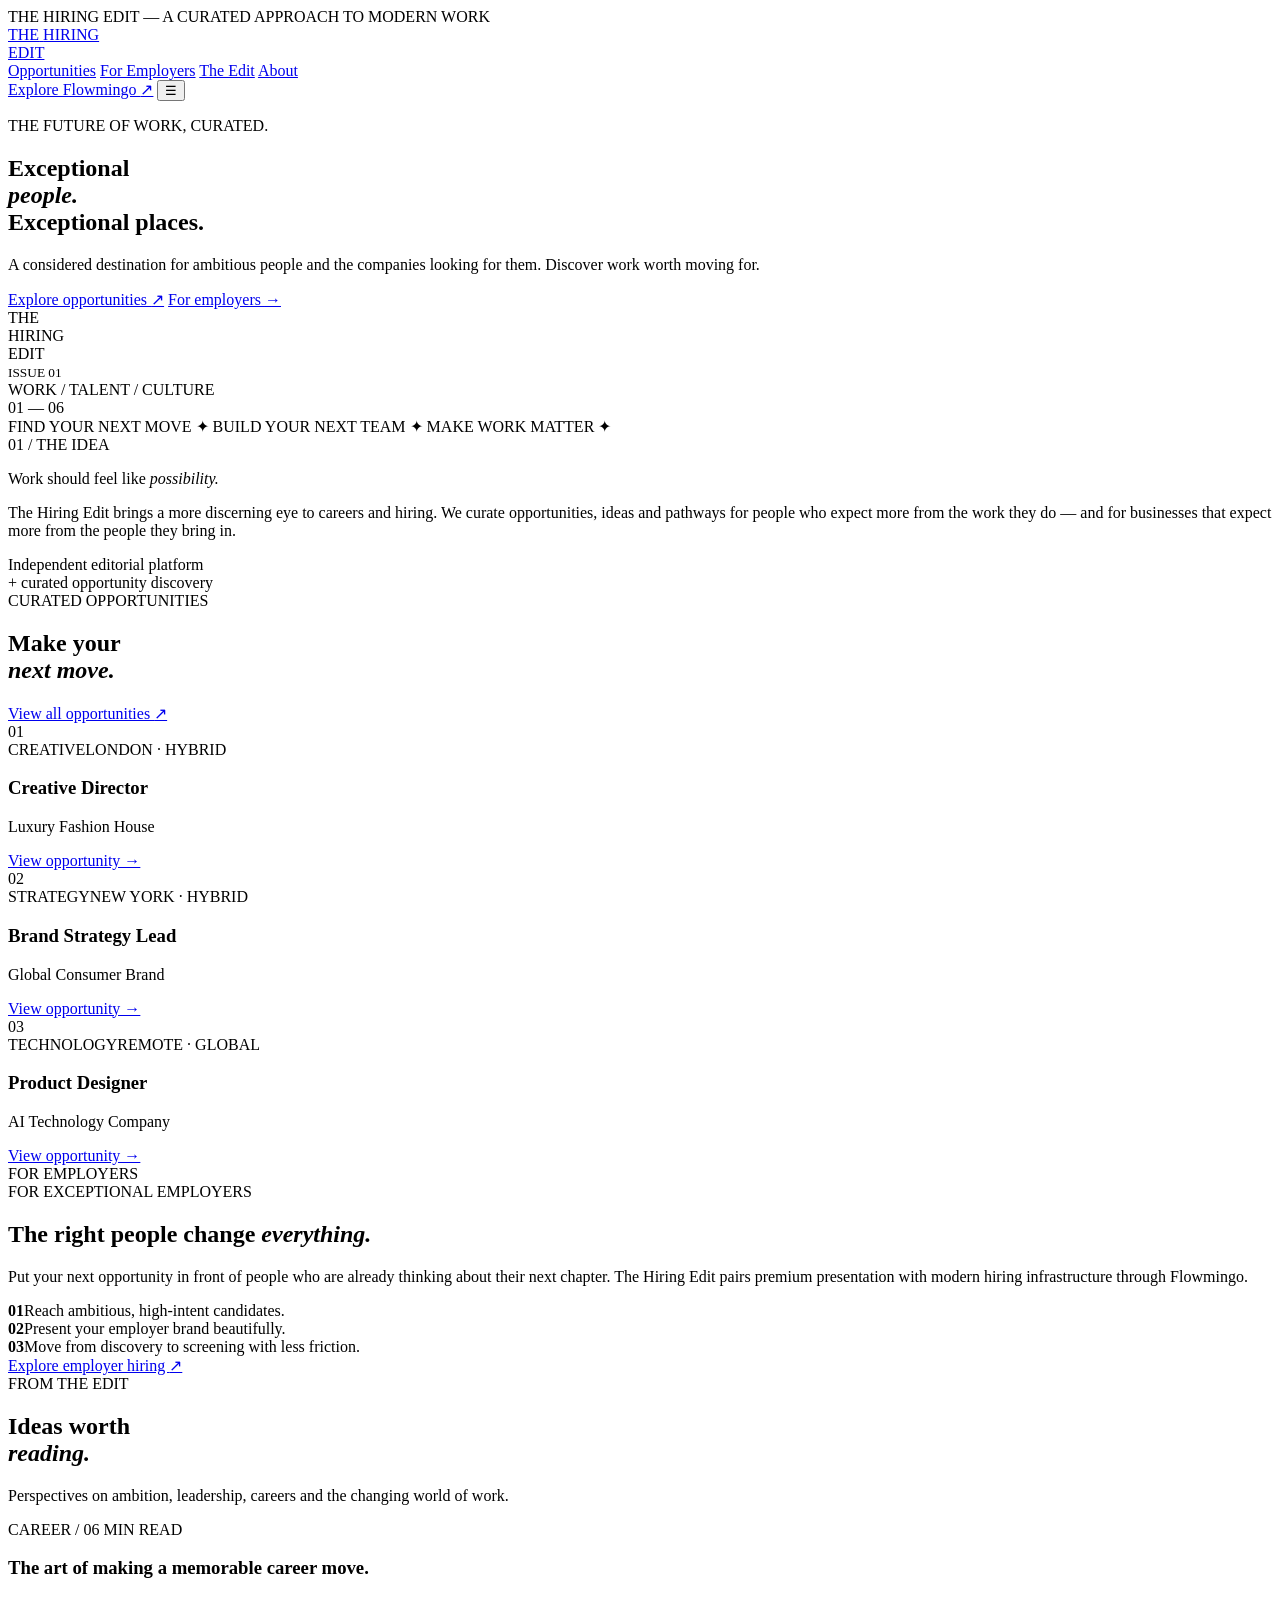
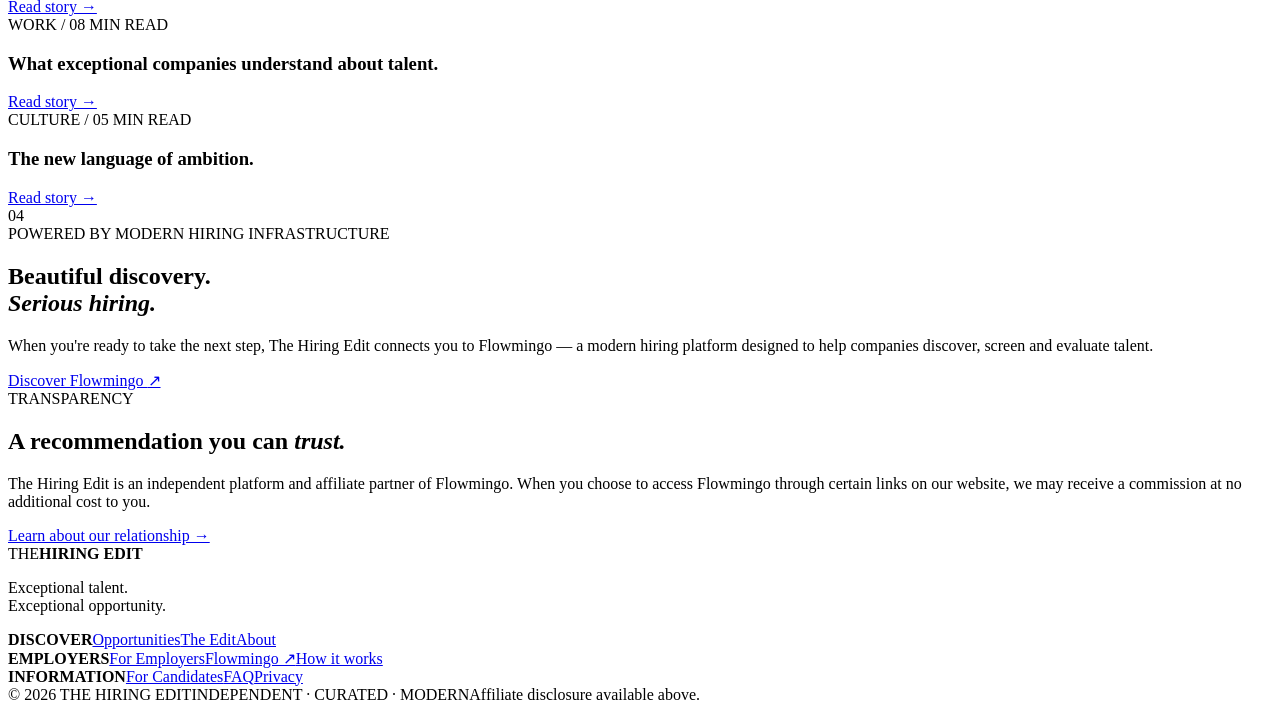
==== index.html @ 9f70b2b9 "Build The Hiring Edit luxury sales website" ====
<!doctype html>
<html lang="en">
<head>
  <meta charset="UTF-8" />
  <meta name="viewport" content="width=device-width, initial-scale=1.0" />
  <meta name="theme-color" content="#f5eee3" />
  <meta name="description" content="The Hiring Edit — exceptional talent, exceptional opportunity." />
  <title>The Hiring Edit — Exceptional Talent. Exceptional Opportunity.</title>
  <link rel="preconnect" href="https://fonts.googleapis.com">
  <link rel="preconnect" href="https://fonts.gstatic.com" crossorigin>
  <link href="https://fonts.googleapis.com/css2?family=DM+Sans:wght@400;500;600&family=Playfair+Display:ital,wght@0,500;0,600;1,500;1,600&display=swap" rel="stylesheet">
  <link rel="stylesheet" href="styles.css" />
</head>
<body>
  <div class="announcement">THE HIRING EDIT <span>—</span> A CURATED APPROACH TO MODERN WORK</div>

  <header class="site-header">
    <a class="brand" href="#top" aria-label="The Hiring Edit home">
      <span class="brand-mark">THE</span>
      <span class="brand-name">HIRING<br>EDIT</span>
    </a>
    <nav class="desktop-nav" aria-label="Primary navigation">
      <a href="#opportunities">Opportunities</a>
      <a href="#employers">For Employers</a>
      <a href="#edit">The Edit</a>
      <a href="#about">About</a>
    </nav>
    <a class="nav-cta" href="https://flowmingo.ai" target="_blank" rel="noopener">Explore Flowmingo <span>↗</span></a>
    <button class="menu-button" aria-label="Open menu">☰</button>
  </header>

  <main id="top">
    <section class="hero">
      <div class="hero-copy">
        <p class="eyebrow">THE FUTURE OF WORK, CURATED.</p>
        <h1>Exceptional<br><em>people.</em><br>Exceptional places.</h1>
        <p class="hero-lede">A considered destination for ambitious people and the companies looking for them. Discover work worth moving for.</p>
        <div class="hero-actions">
          <a class="button button-dark" href="#opportunities">Explore opportunities <span>↗</span></a>
          <a class="text-link" href="#employers">For employers <span>→</span></a>
        </div>
      </div>
      <div class="hero-art">
        <div class="arch-image">
          <div class="image-overlay"></div>
          <div class="editorial-stamp">THE<br>HIRING<br>EDIT<br><small>ISSUE 01</small></div>
          <div class="hero-caption">WORK / TALENT / CULTURE</div>
        </div>
        <div class="gold-disc"></div>
      </div>
      <div class="hero-index">01 — 06</div>
    </section>

    <section class="marquee" aria-label="Brand statement">
      <div>FIND YOUR NEXT MOVE <span>✦</span> BUILD YOUR NEXT TEAM <span>✦</span> MAKE WORK MATTER <span>✦</span></div>
    </section>

    <section class="manifesto section-grid" id="about">
      <div class="section-label">01 / THE IDEA</div>
      <div class="manifesto-main">
        <p class="display">Work should feel like <em>possibility.</em></p>
        <p class="body-copy">The Hiring Edit brings a more discerning eye to careers and hiring. We curate opportunities, ideas and pathways for people who expect more from the work they do — and for businesses that expect more from the people they bring in.</p>
      </div>
      <div class="manifesto-note">Independent editorial platform<br>+ curated opportunity discovery</div>
    </section>

    <section class="opportunities" id="opportunities">
      <div class="section-heading">
        <div><span class="eyebrow">CURATED OPPORTUNITIES</span><h2>Make your<br><em>next move.</em></h2></div>
        <a class="text-link" href="#all-opportunities">View all opportunities <span>↗</span></a>
      </div>
      <div class="opportunity-grid">
        <article class="job-card featured">
          <div class="job-image image-one"><span>01</span></div>
          <div class="job-meta"><span>CREATIVE</span><span>LONDON · HYBRID</span></div>
          <h3>Creative Director</h3><p>Luxury Fashion House</p><a href="https://flowmingo.ai" target="_blank" rel="noopener">View opportunity →</a>
        </article>
        <article class="job-card">
          <div class="job-image image-two"><span>02</span></div>
          <div class="job-meta"><span>STRATEGY</span><span>NEW YORK · HYBRID</span></div>
          <h3>Brand Strategy Lead</h3><p>Global Consumer Brand</p><a href="https://flowmingo.ai" target="_blank" rel="noopener">View opportunity →</a>
        </article>
        <article class="job-card">
          <div class="job-image image-three"><span>03</span></div>
          <div class="job-meta"><span>TECHNOLOGY</span><span>REMOTE · GLOBAL</span></div>
          <h3>Product Designer</h3><p>AI Technology Company</p><a href="https://flowmingo.ai" target="_blank" rel="noopener">View opportunity →</a>
        </article>
      </div>
    </section>

    <section class="employer-panel" id="employers">
      <div class="panel-image"><div class="vertical-type">FOR EMPLOYERS</div></div>
      <div class="panel-copy">
        <span class="eyebrow">FOR EXCEPTIONAL EMPLOYERS</span>
        <h2>The right people change <em>everything.</em></h2>
        <p>Put your next opportunity in front of people who are already thinking about their next chapter. The Hiring Edit pairs premium presentation with modern hiring infrastructure through Flowmingo.</p>
        <div class="feature-list">
          <div><b>01</b><span>Reach ambitious, high-intent candidates.</span></div>
          <div><b>02</b><span>Present your employer brand beautifully.</span></div>
          <div><b>03</b><span>Move from discovery to screening with less friction.</span></div>
        </div>
        <a class="button button-dark" href="https://flowmingo.ai" target="_blank" rel="noopener">Explore employer hiring <span>↗</span></a>
      </div>
    </section>

    <section class="edit-section" id="edit">
      <div class="edit-header"><span class="eyebrow">FROM THE EDIT</span><h2>Ideas worth<br><em>reading.</em></h2><p>Perspectives on ambition, leadership, careers and the changing world of work.</p></div>
      <div class="story-grid">
        <article><div class="story-image story-one"></div><span>CAREER / 06 MIN READ</span><h3>The art of making a memorable career move.</h3><a href="#">Read story →</a></article>
        <article><div class="story-image story-two"></div><span>WORK / 08 MIN READ</span><h3>What exceptional companies understand about talent.</h3><a href="#">Read story →</a></article>
        <article><div class="story-image story-three"></div><span>CULTURE / 05 MIN READ</span><h3>The new language of ambition.</h3><a href="#">Read story →</a></article>
      </div>
    </section>

    <section class="flowmingo-bridge">
      <div class="bridge-number">04</div>
      <div class="bridge-copy"><span class="eyebrow">POWERED BY MODERN HIRING INFRASTRUCTURE</span><h2>Beautiful discovery.<br><em>Serious hiring.</em></h2><p>When you're ready to take the next step, The Hiring Edit connects you to Flowmingo — a modern hiring platform designed to help companies discover, screen and evaluate talent.</p><a class="button button-ivory" href="https://flowmingo.ai" target="_blank" rel="noopener">Discover Flowmingo <span>↗</span></a></div>
    </section>

    <section class="transparency">
      <span class="eyebrow">TRANSPARENCY</span><h2>A recommendation you can <em>trust.</em></h2><p>The Hiring Edit is an independent platform and affiliate partner of Flowmingo. When you choose to access Flowmingo through certain links on our website, we may receive a commission at no additional cost to you.</p><a href="#affiliate">Learn about our relationship →</a>
    </section>
  </main>

  <footer id="affiliate">
    <div class="footer-top"><div class="footer-brand"><span>THE</span><strong>HIRING EDIT</strong><p>Exceptional talent.<br>Exceptional opportunity.</p></div><div class="footer-links"><div><b>DISCOVER</b><a href="#opportunities">Opportunities</a><a href="#edit">The Edit</a><a href="#about">About</a></div><div><b>EMPLOYERS</b><a href="#employers">For Employers</a><a href="https://flowmingo.ai" target="_blank" rel="noopener">Flowmingo ↗</a><a href="#">How it works</a></div><div><b>INFORMATION</b><a href="#">For Candidates</a><a href="#">FAQ</a><a href="#">Privacy</a></div></div></div>
    <div class="footer-bottom"><span>© 2026 THE HIRING EDIT</span><span>INDEPENDENT · CURATED · MODERN</span><span>Affiliate disclosure available above.</span></div>
  </footer>
  <script src="script.js"></script>
</body>
</html>
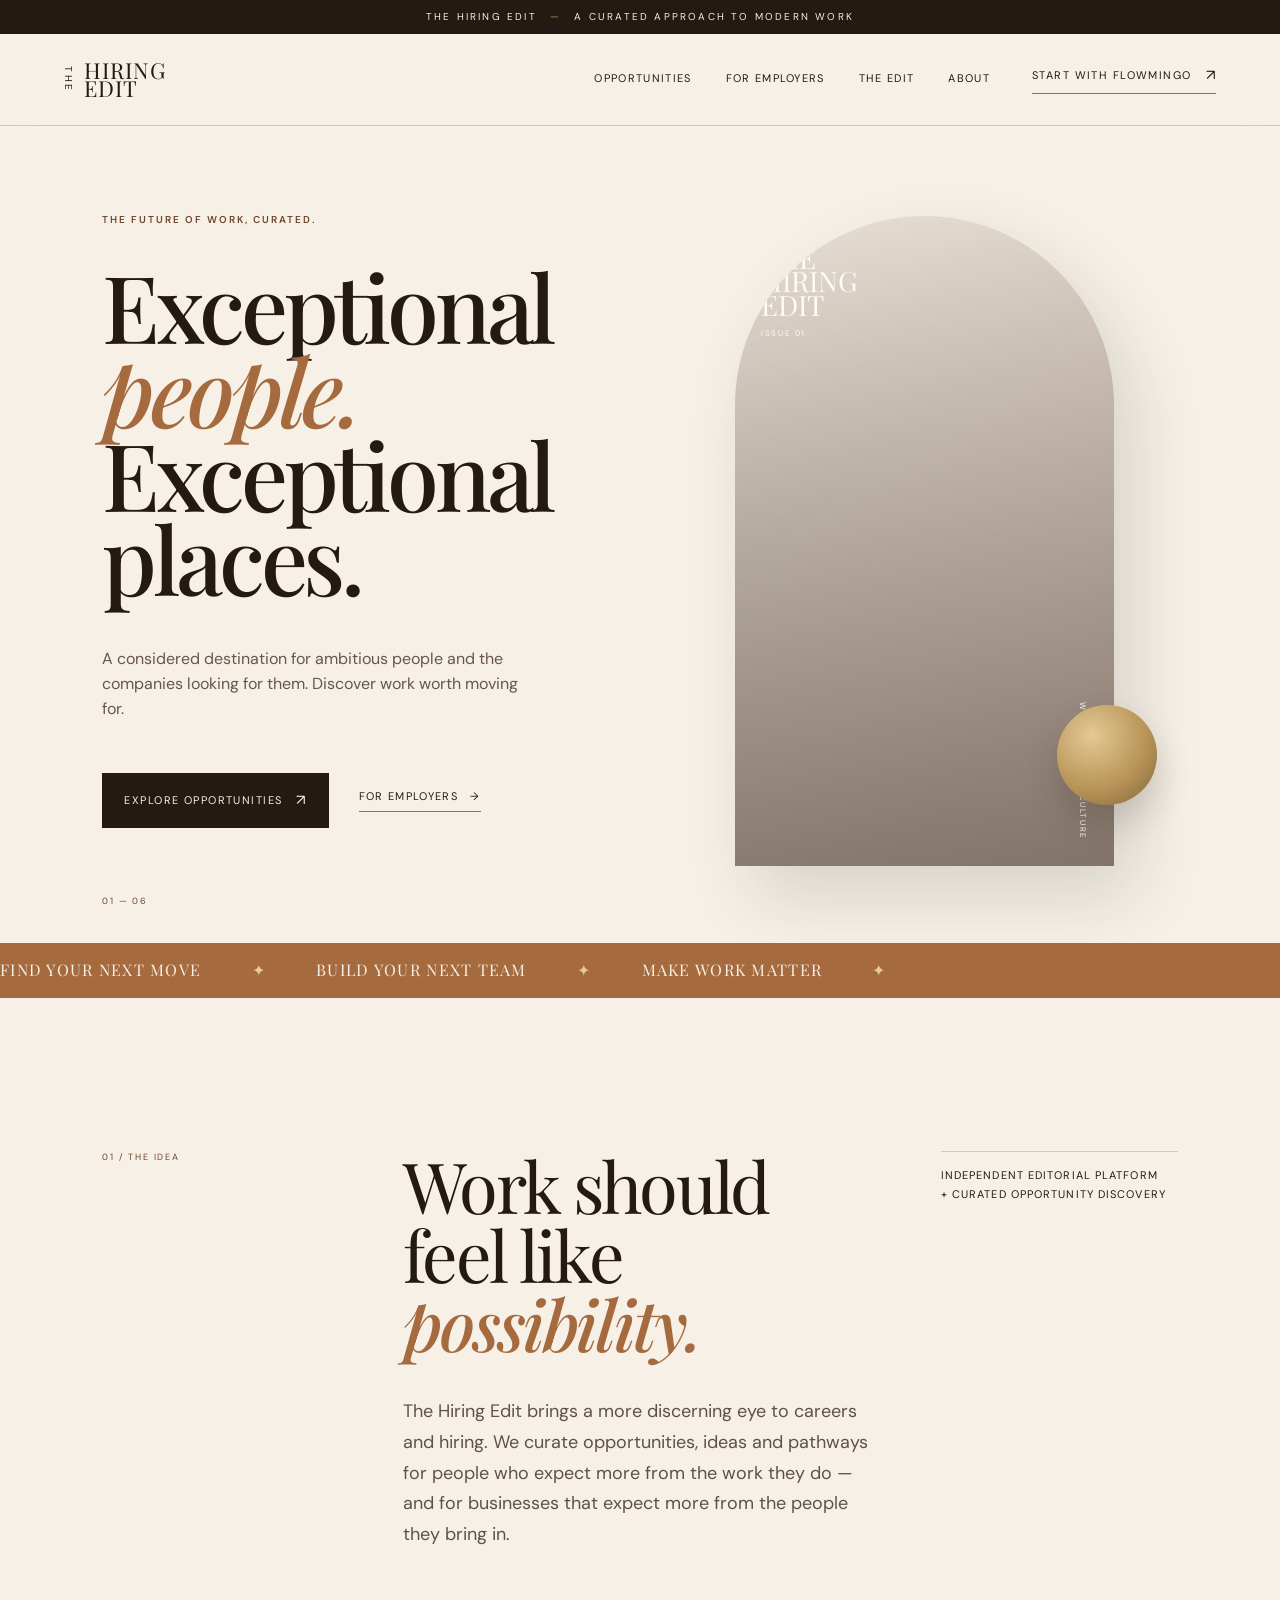
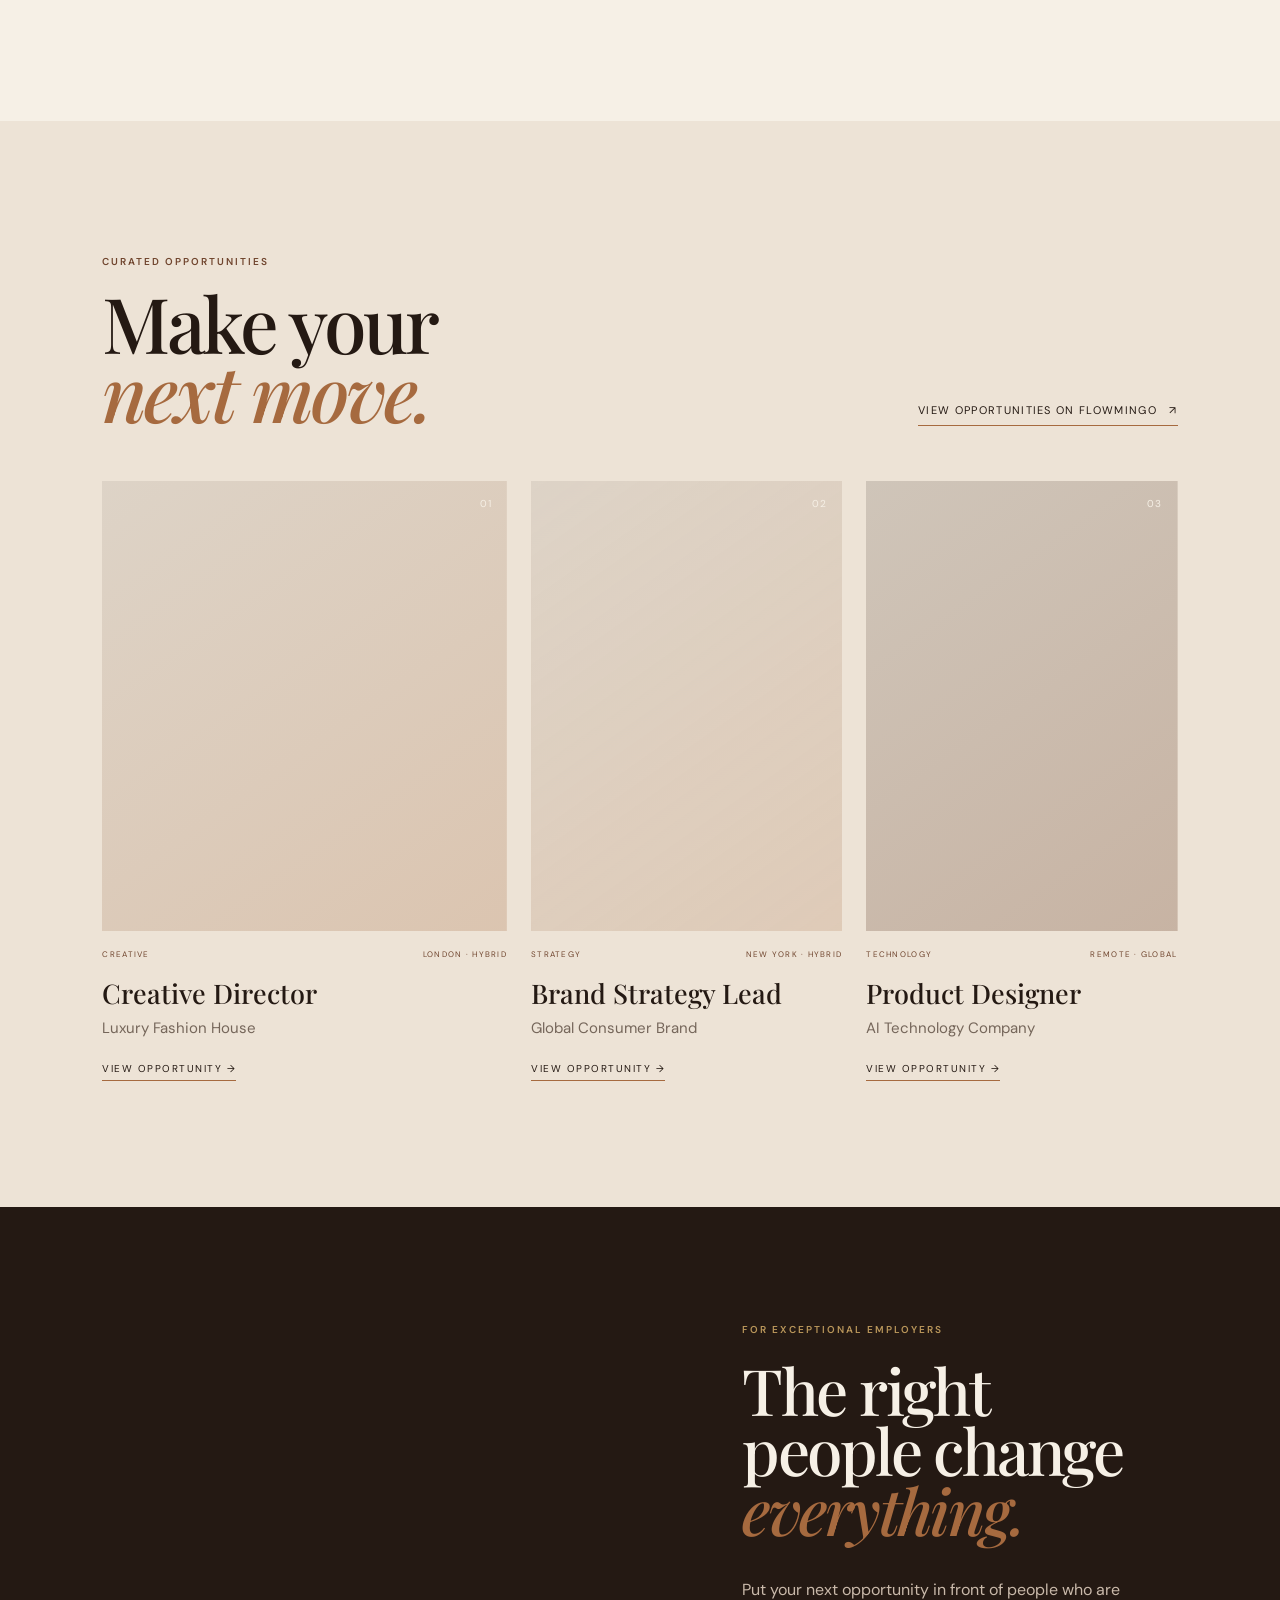
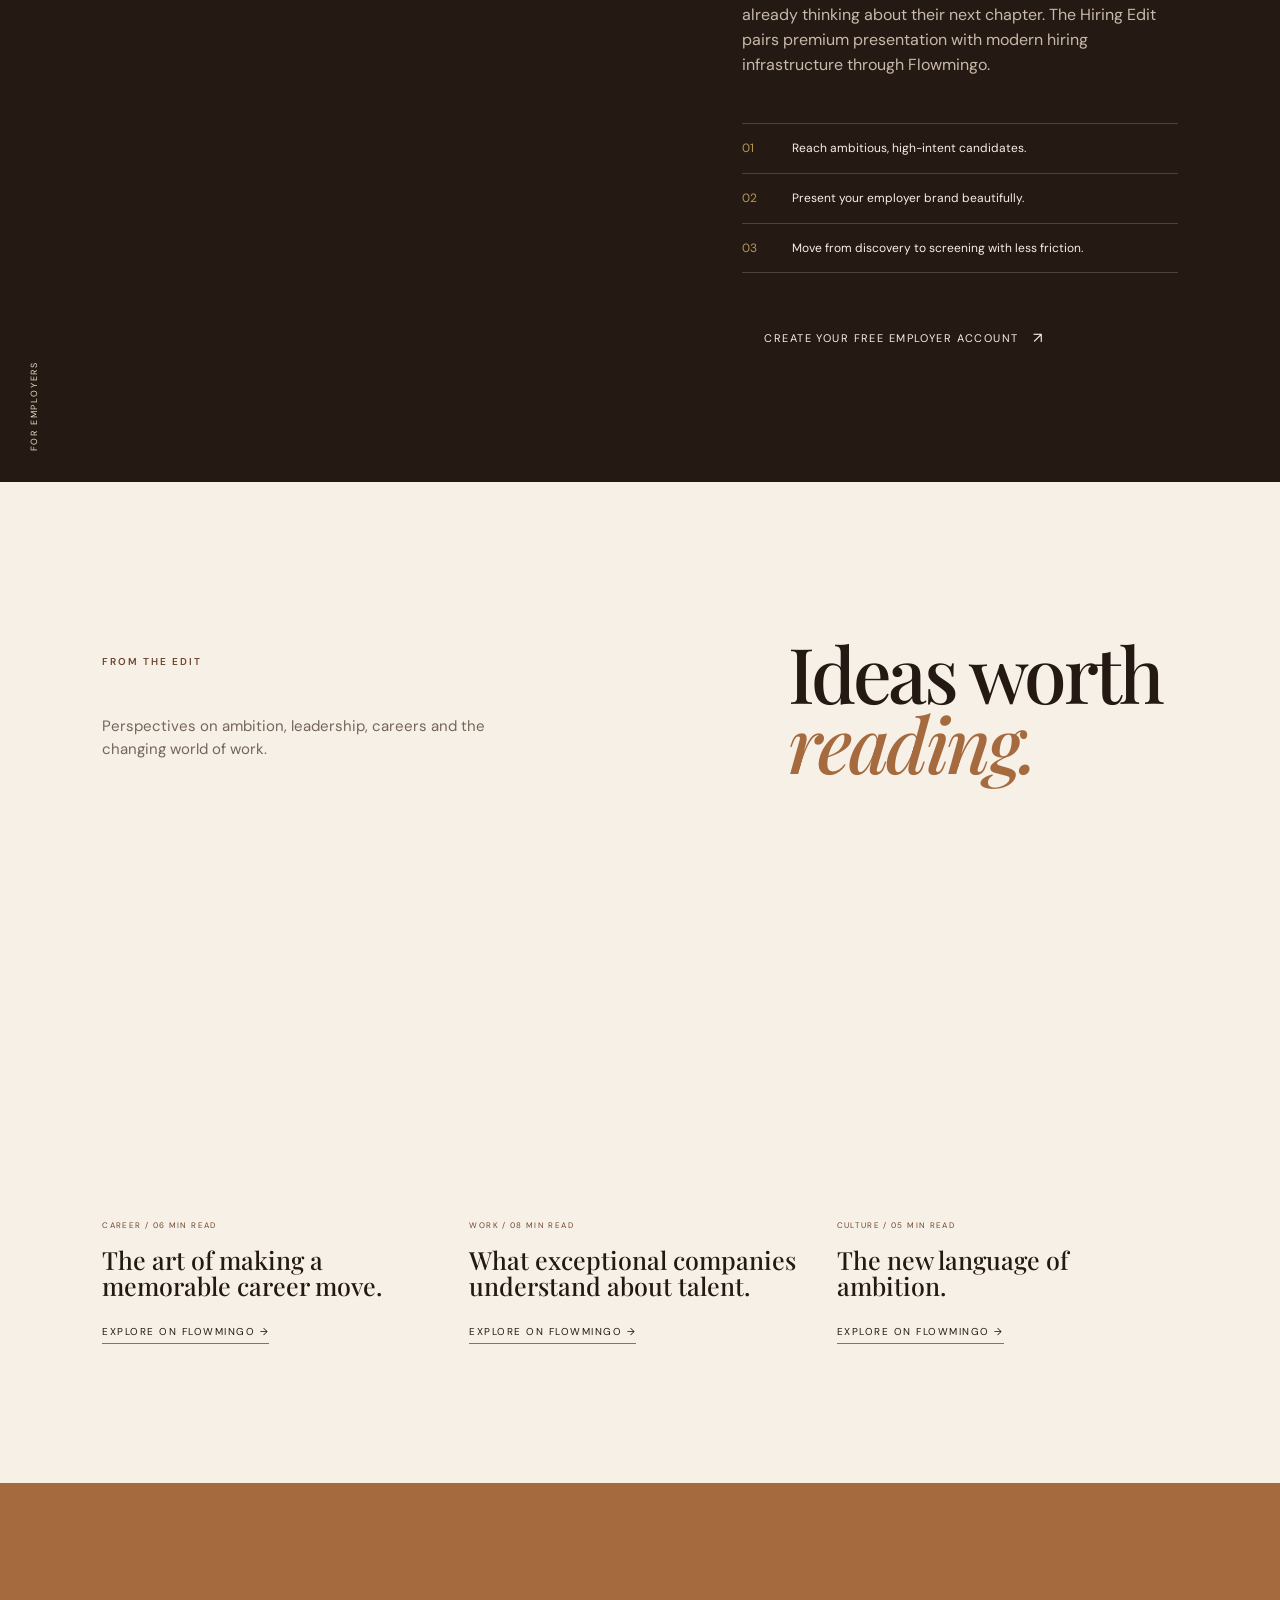
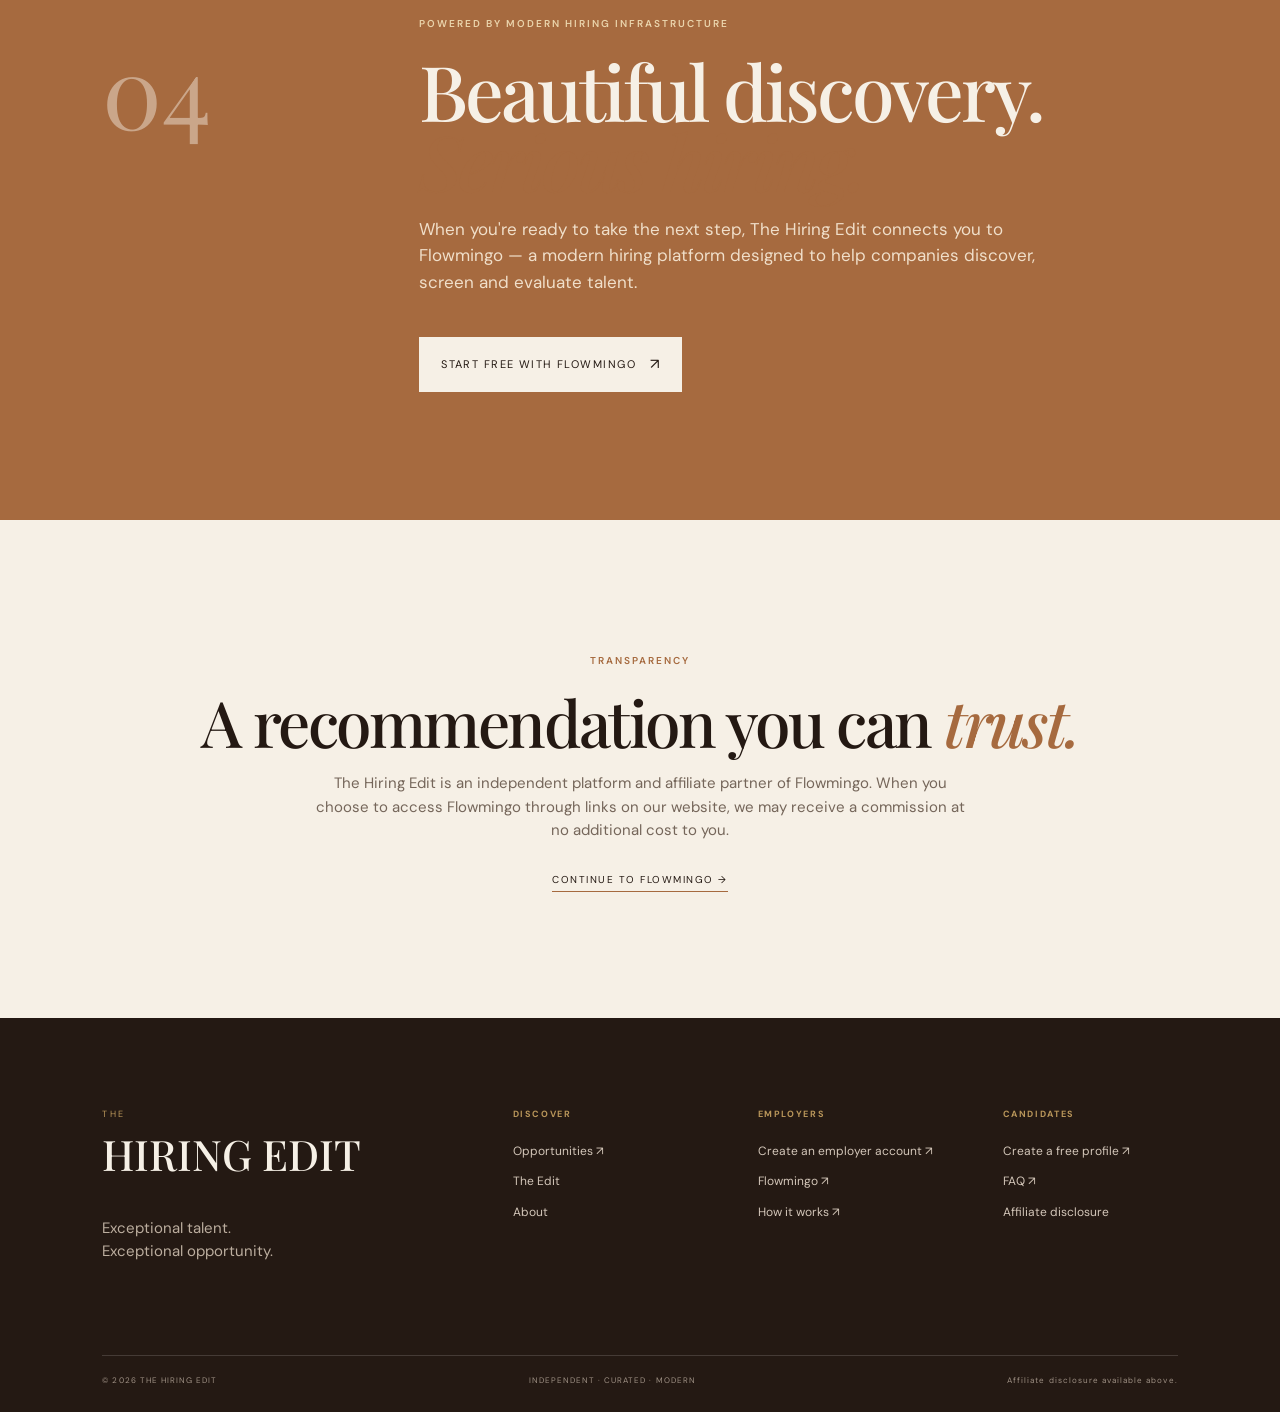
==== commit 2f846adc: "Refine Flowmingo affiliate routing and navigation" ====
--- a/index.html
+++ b/index.html
@@ -15,17 +15,14 @@
   <div class="announcement">THE HIRING EDIT <span>—</span> A CURATED APPROACH TO MODERN WORK</div>
 
   <header class="site-header">
-    <a class="brand" href="#top" aria-label="The Hiring Edit home">
-      <span class="brand-mark">THE</span>
-      <span class="brand-name">HIRING<br>EDIT</span>
-    </a>
+    <a class="brand" href="#top" aria-label="The Hiring Edit home"><span class="brand-mark">THE</span><span class="brand-name">HIRING<br>EDIT</span></a>
     <nav class="desktop-nav" aria-label="Primary navigation">
-      <a href="#opportunities">Opportunities</a>
-      <a href="#employers">For Employers</a>
+      <a href="https://flowmingo.ai/?utm_source=1186ANIE" target="_blank" rel="noopener">Opportunities</a>
+      <a href="https://flowmingo.ai/?utm_source=1186ANIE" target="_blank" rel="noopener">For Employers</a>
       <a href="#edit">The Edit</a>
       <a href="#about">About</a>
     </nav>
-    <a class="nav-cta" href="https://flowmingo.ai" target="_blank" rel="noopener">Explore Flowmingo <span>↗</span></a>
+    <a class="nav-cta" href="https://flowmingo.ai/?utm_source=1186ANIE" target="_blank" rel="noopener">Start with Flowmingo <span>↗</span></a>
     <button class="menu-button" aria-label="Open menu">☰</button>
   </header>
 
@@ -36,96 +33,54 @@
         <h1>Exceptional<br><em>people.</em><br>Exceptional places.</h1>
         <p class="hero-lede">A considered destination for ambitious people and the companies looking for them. Discover work worth moving for.</p>
         <div class="hero-actions">
-          <a class="button button-dark" href="#opportunities">Explore opportunities <span>↗</span></a>
-          <a class="text-link" href="#employers">For employers <span>→</span></a>
+          <a class="button button-dark" href="https://flowmingo.ai/?utm_source=1186ANIE" target="_blank" rel="noopener">Explore opportunities <span>↗</span></a>
+          <a class="text-link" href="https://flowmingo.ai/?utm_source=1186ANIE" target="_blank" rel="noopener">For employers <span>→</span></a>
         </div>
       </div>
       <div class="hero-art">
-        <div class="arch-image">
-          <div class="image-overlay"></div>
-          <div class="editorial-stamp">THE<br>HIRING<br>EDIT<br><small>ISSUE 01</small></div>
-          <div class="hero-caption">WORK / TALENT / CULTURE</div>
-        </div>
+        <div class="arch-image"><div class="image-overlay"></div><div class="editorial-stamp">THE<br>HIRING<br>EDIT<br><small>ISSUE 01</small></div><div class="hero-caption">WORK / TALENT / CULTURE</div></div>
         <div class="gold-disc"></div>
       </div>
       <div class="hero-index">01 — 06</div>
     </section>
 
-    <section class="marquee" aria-label="Brand statement">
-      <div>FIND YOUR NEXT MOVE <span>✦</span> BUILD YOUR NEXT TEAM <span>✦</span> MAKE WORK MATTER <span>✦</span></div>
-    </section>
+    <section class="marquee" aria-label="Brand statement"><div>FIND YOUR NEXT MOVE <span>✦</span> BUILD YOUR NEXT TEAM <span>✦</span> MAKE WORK MATTER <span>✦</span></div></section>
 
     <section class="manifesto section-grid" id="about">
       <div class="section-label">01 / THE IDEA</div>
-      <div class="manifesto-main">
-        <p class="display">Work should feel like <em>possibility.</em></p>
-        <p class="body-copy">The Hiring Edit brings a more discerning eye to careers and hiring. We curate opportunities, ideas and pathways for people who expect more from the work they do — and for businesses that expect more from the people they bring in.</p>
-      </div>
+      <div class="manifesto-main"><p class="display">Work should feel like <em>possibility.</em></p><p class="body-copy">The Hiring Edit brings a more discerning eye to careers and hiring. We curate opportunities, ideas and pathways for people who expect more from the work they do — and for businesses that expect more from the people they bring in.</p></div>
       <div class="manifesto-note">Independent editorial platform<br>+ curated opportunity discovery</div>
     </section>
 
     <section class="opportunities" id="opportunities">
-      <div class="section-heading">
-        <div><span class="eyebrow">CURATED OPPORTUNITIES</span><h2>Make your<br><em>next move.</em></h2></div>
-        <a class="text-link" href="#all-opportunities">View all opportunities <span>↗</span></a>
-      </div>
+      <div class="section-heading"><div><span class="eyebrow">CURATED OPPORTUNITIES</span><h2>Make your<br><em>next move.</em></h2></div><a class="text-link" href="https://flowmingo.ai/?utm_source=1186ANIE" target="_blank" rel="noopener">View opportunities on Flowmingo <span>↗</span></a></div>
       <div class="opportunity-grid">
-        <article class="job-card featured">
-          <div class="job-image image-one"><span>01</span></div>
-          <div class="job-meta"><span>CREATIVE</span><span>LONDON · HYBRID</span></div>
-          <h3>Creative Director</h3><p>Luxury Fashion House</p><a href="https://flowmingo.ai" target="_blank" rel="noopener">View opportunity →</a>
-        </article>
-        <article class="job-card">
-          <div class="job-image image-two"><span>02</span></div>
-          <div class="job-meta"><span>STRATEGY</span><span>NEW YORK · HYBRID</span></div>
-          <h3>Brand Strategy Lead</h3><p>Global Consumer Brand</p><a href="https://flowmingo.ai" target="_blank" rel="noopener">View opportunity →</a>
-        </article>
-        <article class="job-card">
-          <div class="job-image image-three"><span>03</span></div>
-          <div class="job-meta"><span>TECHNOLOGY</span><span>REMOTE · GLOBAL</span></div>
-          <h3>Product Designer</h3><p>AI Technology Company</p><a href="https://flowmingo.ai" target="_blank" rel="noopener">View opportunity →</a>
-        </article>
+        <article class="job-card featured"><div class="job-image image-one"><span>01</span></div><div class="job-meta"><span>CREATIVE</span><span>LONDON · HYBRID</span></div><h3>Creative Director</h3><p>Luxury Fashion House</p><a href="https://flowmingo.ai/?utm_source=1186ANIE" target="_blank" rel="noopener">View opportunity →</a></article>
+        <article class="job-card"><div class="job-image image-two"><span>02</span></div><div class="job-meta"><span>STRATEGY</span><span>NEW YORK · HYBRID</span></div><h3>Brand Strategy Lead</h3><p>Global Consumer Brand</p><a href="https://flowmingo.ai/?utm_source=1186ANIE" target="_blank" rel="noopener">View opportunity →</a></article>
+        <article class="job-card"><div class="job-image image-three"><span>03</span></div><div class="job-meta"><span>TECHNOLOGY</span><span>REMOTE · GLOBAL</span></div><h3>Product Designer</h3><p>AI Technology Company</p><a href="https://flowmingo.ai/?utm_source=1186ANIE" target="_blank" rel="noopener">View opportunity →</a></article>
       </div>
     </section>
 
     <section class="employer-panel" id="employers">
       <div class="panel-image"><div class="vertical-type">FOR EMPLOYERS</div></div>
-      <div class="panel-copy">
-        <span class="eyebrow">FOR EXCEPTIONAL EMPLOYERS</span>
-        <h2>The right people change <em>everything.</em></h2>
-        <p>Put your next opportunity in front of people who are already thinking about their next chapter. The Hiring Edit pairs premium presentation with modern hiring infrastructure through Flowmingo.</p>
-        <div class="feature-list">
-          <div><b>01</b><span>Reach ambitious, high-intent candidates.</span></div>
-          <div><b>02</b><span>Present your employer brand beautifully.</span></div>
-          <div><b>03</b><span>Move from discovery to screening with less friction.</span></div>
-        </div>
-        <a class="button button-dark" href="https://flowmingo.ai" target="_blank" rel="noopener">Explore employer hiring <span>↗</span></a>
-      </div>
+      <div class="panel-copy"><span class="eyebrow">FOR EXCEPTIONAL EMPLOYERS</span><h2>The right people change <em>everything.</em></h2><p>Put your next opportunity in front of people who are already thinking about their next chapter. The Hiring Edit pairs premium presentation with modern hiring infrastructure through Flowmingo.</p><div class="feature-list"><div><b>01</b><span>Reach ambitious, high-intent candidates.</span></div><div><b>02</b><span>Present your employer brand beautifully.</span></div><div><b>03</b><span>Move from discovery to screening with less friction.</span></div></div><a class="button button-dark" href="https://flowmingo.ai/?utm_source=1186ANIE" target="_blank" rel="noopener">Create your free employer account <span>↗</span></a></div>
     </section>
 
     <section class="edit-section" id="edit">
       <div class="edit-header"><span class="eyebrow">FROM THE EDIT</span><h2>Ideas worth<br><em>reading.</em></h2><p>Perspectives on ambition, leadership, careers and the changing world of work.</p></div>
       <div class="story-grid">
-        <article><div class="story-image story-one"></div><span>CAREER / 06 MIN READ</span><h3>The art of making a memorable career move.</h3><a href="#">Read story →</a></article>
-        <article><div class="story-image story-two"></div><span>WORK / 08 MIN READ</span><h3>What exceptional companies understand about talent.</h3><a href="#">Read story →</a></article>
-        <article><div class="story-image story-three"></div><span>CULTURE / 05 MIN READ</span><h3>The new language of ambition.</h3><a href="#">Read story →</a></article>
+        <article><div class="story-image story-one"></div><span>CAREER / 06 MIN READ</span><h3>The art of making a memorable career move.</h3><a href="https://flowmingo.ai/?utm_source=1186ANIE" target="_blank" rel="noopener">Explore on Flowmingo →</a></article>
+        <article><div class="story-image story-two"></div><span>WORK / 08 MIN READ</span><h3>What exceptional companies understand about talent.</h3><a href="https://flowmingo.ai/?utm_source=1186ANIE" target="_blank" rel="noopener">Explore on Flowmingo →</a></article>
+        <article><div class="story-image story-three"></div><span>CULTURE / 05 MIN READ</span><h3>The new language of ambition.</h3><a href="https://flowmingo.ai/?utm_source=1186ANIE" target="_blank" rel="noopener">Explore on Flowmingo →</a></article>
       </div>
     </section>
 
-    <section class="flowmingo-bridge">
-      <div class="bridge-number">04</div>
-      <div class="bridge-copy"><span class="eyebrow">POWERED BY MODERN HIRING INFRASTRUCTURE</span><h2>Beautiful discovery.<br><em>Serious hiring.</em></h2><p>When you're ready to take the next step, The Hiring Edit connects you to Flowmingo — a modern hiring platform designed to help companies discover, screen and evaluate talent.</p><a class="button button-ivory" href="https://flowmingo.ai" target="_blank" rel="noopener">Discover Flowmingo <span>↗</span></a></div>
-    </section>
+    <section class="flowmingo-bridge"><div class="bridge-number">04</div><div class="bridge-copy"><span class="eyebrow">POWERED BY MODERN HIRING INFRASTRUCTURE</span><h2>Beautiful discovery.<br><em>Serious hiring.</em></h2><p>When you're ready to take the next step, The Hiring Edit connects you to Flowmingo — a modern hiring platform designed to help companies discover, screen and evaluate talent.</p><a class="button button-ivory" href="https://flowmingo.ai/?utm_source=1186ANIE" target="_blank" rel="noopener">Start free with Flowmingo <span>↗</span></a></div></section>
 
-    <section class="transparency">
-      <span class="eyebrow">TRANSPARENCY</span><h2>A recommendation you can <em>trust.</em></h2><p>The Hiring Edit is an independent platform and affiliate partner of Flowmingo. When you choose to access Flowmingo through certain links on our website, we may receive a commission at no additional cost to you.</p><a href="#affiliate">Learn about our relationship →</a>
-    </section>
+    <section class="transparency"><span class="eyebrow">TRANSPARENCY</span><h2>A recommendation you can <em>trust.</em></h2><p>The Hiring Edit is an independent platform and affiliate partner of Flowmingo. When you choose to access Flowmingo through links on our website, we may receive a commission at no additional cost to you.</p><a href="https://flowmingo.ai/?utm_source=1186ANIE" target="_blank" rel="noopener">Continue to Flowmingo →</a></section>
   </main>
 
-  <footer id="affiliate">
-    <div class="footer-top"><div class="footer-brand"><span>THE</span><strong>HIRING EDIT</strong><p>Exceptional talent.<br>Exceptional opportunity.</p></div><div class="footer-links"><div><b>DISCOVER</b><a href="#opportunities">Opportunities</a><a href="#edit">The Edit</a><a href="#about">About</a></div><div><b>EMPLOYERS</b><a href="#employers">For Employers</a><a href="https://flowmingo.ai" target="_blank" rel="noopener">Flowmingo ↗</a><a href="#">How it works</a></div><div><b>INFORMATION</b><a href="#">For Candidates</a><a href="#">FAQ</a><a href="#">Privacy</a></div></div></div>
-    <div class="footer-bottom"><span>© 2026 THE HIRING EDIT</span><span>INDEPENDENT · CURATED · MODERN</span><span>Affiliate disclosure available above.</span></div>
-  </footer>
+  <footer id="affiliate"><div class="footer-top"><div class="footer-brand"><span>THE</span><strong>HIRING EDIT</strong><p>Exceptional talent.<br>Exceptional opportunity.</p></div><div class="footer-links"><div><b>DISCOVER</b><a href="https://flowmingo.ai/?utm_source=1186ANIE" target="_blank" rel="noopener">Opportunities ↗</a><a href="#edit">The Edit</a><a href="#about">About</a></div><div><b>EMPLOYERS</b><a href="https://flowmingo.ai/?utm_source=1186ANIE" target="_blank" rel="noopener">Create an employer account ↗</a><a href="https://flowmingo.ai/?utm_source=1186ANIE" target="_blank" rel="noopener">Flowmingo ↗</a><a href="https://flowmingo.ai/?utm_source=1186ANIE" target="_blank" rel="noopener">How it works ↗</a></div><div><b>CANDIDATES</b><a href="https://flowmingo.ai/candidate?utm_source=1186ANIE" target="_blank" rel="noopener">Create a free profile ↗</a><a href="https://flowmingo.ai/?utm_source=1186ANIE" target="_blank" rel="noopener">FAQ ↗</a><a href="#affiliate">Affiliate disclosure</a></div></div></div><div class="footer-bottom"><span>© 2026 THE HIRING EDIT</span><span>INDEPENDENT · CURATED · MODERN</span><span>Affiliate disclosure available above.</span></div></footer>
   <script src="script.js"></script>
 </body>
 </html>
--- a/styles.css
+++ b/styles.css
@@ -0,0 +1 @@
+:root{--ivory:#f6f0e6;--cream:#e9ded0;--cognac:#a66a3f;--leather:#70452e;--gold:#b9965a;--espresso:#241913;--white:#fffaf2;--line:rgba(36,25,19,.18);--serif:'Playfair Display',Georgia,serif;--sans:'DM Sans',Arial,sans-serif}*{box-sizing:border-box}html{scroll-behavior:smooth}body{margin:0;background:var(--ivory);color:var(--espresso);font-family:var(--sans);font-size:15px;line-height:1.55}a{color:inherit;text-decoration:none}button{font:inherit}.announcement{background:var(--espresso);color:var(--ivory);font-size:10px;letter-spacing:.22em;text-align:center;padding:9px 18px}.announcement span{color:var(--gold);margin:0 8px}.site-header{height:92px;padding:0 5vw;display:flex;align-items:center;justify-content:space-between;border-bottom:1px solid var(--line);position:sticky;top:0;background:rgba(246,240,230,.94);backdrop-filter:blur(18px);z-index:20}.brand{display:flex;align-items:center;gap:12px;line-height:.82}.brand-mark{font-size:10px;letter-spacing:.25em;writing-mode:vertical-rl}.brand-name{font-family:var(--serif);font-size:22px;letter-spacing:.04em}.desktop-nav{display:flex;gap:34px;margin-left:auto;margin-right:42px}.desktop-nav a{font-size:11px;text-transform:uppercase;letter-spacing:.12em;position:relative}.desktop-nav a:after{content:'';position:absolute;left:0;bottom:-7px;width:0;height:1px;background:var(--cognac);transition:.3s}.desktop-nav a:hover:after{width:100%}.nav-cta,.button{display:inline-flex;align-items:center;gap:14px;font-size:11px;text-transform:uppercase;letter-spacing:.13em}.nav-cta{border-bottom:1px solid var(--cognac);padding-bottom:5px}.nav-cta span,.button span{font-size:15px}.menu-button{display:none;background:none;border:0;font-size:20px}.hero{min-height:calc(100vh - 129px);padding:6vw 8vw 5vw;display:grid;grid-template-columns:1fr 1fr;gap:5vw;position:relative;overflow:hidden}.hero-copy{display:flex;flex-direction:column;justify-content:center;padding-bottom:4vw}.eyebrow{font-size:10px;letter-spacing:.2em;text-transform:uppercase;color:var(--leather);font-weight:600}.hero h1{font-family:var(--serif);font-size:clamp(54px,7.3vw,116px);line-height:.9;font-weight:500;letter-spacing:-.045em;margin:25px 0 32px}.hero h1 em,.display em,h2 em{font-weight:500;color:var(--cognac)}.hero-lede{max-width:430px;font-size:16px;color:#66564b}.hero-actions{display:flex;align-items:center;gap:30px;margin-top:35px}.button{padding:16px 22px}.button-dark{background:var(--espresso);color:var(--ivory);transition:.3s}.button-dark:hover{background:var(--cognac);transform:translateY(-2px)}.text-link{font-size:11px;text-transform:uppercase;letter-spacing:.12em;border-bottom:1px solid var(--cognac);padding-bottom:6px}.text-link span{margin-left:8px}.hero-art{position:relative;min-height:650px;display:flex;align-items:center;justify-content:center}.arch-image{width:min(75%,520px);height:650px;background:linear-gradient(145deg,rgba(36,25,19,.05),rgba(112,69,46,.35)),url('https://images.pexels.com/photos/1488463/pexels-photo-1488463.jpeg?auto=compress&cs=tinysrgb&w=1400') center/cover;position:relative;border-radius:260px 260px 0 0;overflow:hidden;box-shadow:20px 30px 70px rgba(36,25,19,.14)}.image-overlay{position:absolute;inset:0;background:linear-gradient(180deg,rgba(36,25,19,.02),rgba(36,25,19,.42))}.editorial-stamp{position:absolute;left:26px;top:30px;color:var(--white);font-family:var(--serif);font-size:28px;line-height:.84}.editorial-stamp small{display:block;font-family:var(--sans);font-size:8px;letter-spacing:.2em;margin-top:14px}.hero-caption{position:absolute;bottom:26px;right:25px;color:var(--white);font-size:8px;letter-spacing:.2em;writing-mode:vertical-rl}.gold-disc{width:100px;height:100px;border-radius:50%;background:radial-gradient(circle at 35% 30%,#e3c994,var(--gold) 55%,#806238);position:absolute;right:4%;bottom:11%;box-shadow:0 18px 35px rgba(36,25,19,.18)}.hero-index{position:absolute;bottom:34px;left:8vw;font-size:9px;letter-spacing:.2em;color:var(--leather)}.marquee{background:var(--cognac);color:var(--ivory);overflow:hidden;white-space:nowrap;padding:15px 0;font-family:var(--serif);font-size:16px;letter-spacing:.08em}.marquee div{display:inline-block;animation:marquee 24s linear infinite}.marquee span{color:#e4ca9a;margin:0 45px}@keyframes marquee{to{transform:translateX(-50%)}}.section-grid{display:grid;grid-template-columns:1fr 2fr 1fr;gap:5vw;padding:12vw 8vw}.section-label{font-size:9px;letter-spacing:.2em;text-transform:uppercase;color:var(--leather)}.display{font-family:var(--serif);font-size:clamp(40px,5.5vw,76px);line-height:.98;margin:0 0 38px;letter-spacing:-.04em}.body-copy{max-width:650px;font-size:18px;line-height:1.7;color:#5f5147}.manifesto-note{font-size:11px;line-height:1.7;text-transform:uppercase;letter-spacing:.1em;border-top:1px solid var(--line);padding-top:14px}.opportunities{background:#ede3d6;padding:10vw 8vw}.section-heading{display:flex;justify-content:space-between;align-items:end;margin-bottom:55px}.section-heading h2,.edit-header h2{font-family:var(--serif);font-weight:500;font-size:clamp(50px,6vw,90px);line-height:.9;letter-spacing:-.045em;margin:16px 0 0}.opportunity-grid{display:grid;grid-template-columns:1.3fr 1fr 1fr;gap:24px}.job-card{min-width:0}.job-image{height:450px;background-size:cover;background-position:center;position:relative;overflow:hidden}.job-image span{position:absolute;right:15px;top:15px;color:var(--ivory);font-size:10px;letter-spacing:.12em}.image-one{background-image:linear-gradient(145deg,rgba(36,25,19,.08),rgba(166,106,63,.25)),url('https://images.pexels.com/photos/3769021/pexels-photo-3769021.jpeg?auto=compress&cs=tinysrgb&w=1200')}.image-two{background-image:linear-gradient(145deg,rgba(36,25,19,.08),rgba(166,106,63,.2)),url('https://images.pexels.com/photos/3769021/pexels-photo-3769021.jpeg?auto=compress&cs=tinysrgb&w=900')}.image-three{background-image:linear-gradient(145deg,rgba(36,25,19,.15),rgba(112,69,46,.3)),url('https://images.pexels.com/photos/3184465/pexels-photo-3184465.jpeg?auto=compress&cs=tinysrgb&w=900')}.job-meta{display:flex;justify-content:space-between;margin-top:17px;font-size:8px;letter-spacing:.16em;color:var(--leather)}.job-card h3{font-family:var(--serif);font-size:27px;font-weight:500;margin:12px 0 2px}.job-card p{margin:0 0 16px;color:#75665a}.job-card a,.story-grid a,.transparency a{font-size:10px;text-transform:uppercase;letter-spacing:.15em;border-bottom:1px solid var(--cognac);padding-bottom:5px}.employer-panel{display:grid;grid-template-columns:1fr 1fr;min-height:760px;background:var(--espresso);color:var(--ivory)}.panel-image{background:linear-gradient(145deg,rgba(36,25,19,.1),rgba(36,25,19,.55)),url('https://images.pexels.com/photos/3184465/pexels-photo-3184465.jpeg?auto=compress&cs=tinysrgb&w=1400') center/cover;position:relative}.vertical-type{position:absolute;left:28px;bottom:30px;writing-mode:vertical-rl;transform:rotate(180deg);font-size:9px;letter-spacing:.2em;color:#eadbc7}.panel-copy{padding:9vw 8vw;display:flex;flex-direction:column;justify-content:center}.panel-copy .eyebrow{color:var(--gold)}.panel-copy h2{font-family:var(--serif);font-weight:500;font-size:clamp(48px,5vw,76px);line-height:.94;letter-spacing:-.04em;margin:22px 0}.panel-copy p{color:#c9b9aa;max-width:530px;font-size:16px}.feature-list{margin:30px 0 38px;border-top:1px solid rgba(255,255,255,.18)}.feature-list div{display:grid;grid-template-columns:35px 1fr;gap:15px;padding:15px 0;border-bottom:1px solid rgba(255,255,255,.18);font-size:12px}.feature-list b{color:var(--gold);font-weight:400}.edit-section{padding:11vw 8vw}.edit-header{display:grid;grid-template-columns:1.2fr .8fr;column-gap:8vw;align-items:end;margin-bottom:55px}.edit-header h2{grid-row:span 2}.edit-header p{max-width:400px;color:#75665a}.story-grid{display:grid;grid-template-columns:repeat(3,1fr);gap:26px}.story-image{height:360px;background-size:cover;background-position:center;margin-bottom:20px}.story-one{background-image:url('https://images.pexels.com/photos/3769021/pexels-photo-3769021.jpeg?auto=compress&cs=tinysrgb&w=1000')}.story-two{background-image:url('https://images.pexels.com/photos/3184465/pexels-photo-3184465.jpeg?auto=compress&cs=tinysrgb&w=1000')}.story-three{background-image:url('https://images.pexels.com/photos/3769021/pexels-photo-3769021.jpeg?auto=compress&cs=tinysrgb&w=1000')}.story-grid span{font-size:8px;letter-spacing:.17em;color:var(--leather)}.story-grid h3{font-family:var(--serif);font-size:25px;line-height:1.05;font-weight:500;margin:12px 0 20px}.flowmingo-bridge{background:var(--cognac);color:var(--ivory);padding:10vw 8vw;display:grid;grid-template-columns:1fr 3fr;gap:5vw}.bridge-number{font-family:var(--serif);font-size:100px;color:rgba(246,240,230,.45)}.bridge-copy{max-width:850px}.bridge-copy .eyebrow{color:#ead4ac}.bridge-copy h2{font-family:var(--serif);font-size:clamp(52px,6vw,92px);line-height:.92;font-weight:500;letter-spacing:-.04em;margin:20px 0}.bridge-copy p{max-width:620px;font-size:17px;color:#f0dfca}.button-ivory{background:var(--ivory);color:var(--espresso);margin-top:25px}.transparency{text-align:center;padding:10vw 15vw}.transparency h2{font-family:var(--serif);font-weight:500;font-size:clamp(45px,5vw,76px);line-height:.95;letter-spacing:-.04em;margin:20px 0}.transparency p{max-width:650px;margin:0 auto 25px;color:#75665a}.transparency .eyebrow{color:var(--cognac)}footer{background:var(--espresso);color:var(--ivory);padding:7vw 8vw 25px}.footer-top{display:flex;justify-content:space-between;gap:8vw;padding-bottom:6vw}.footer-brand span{display:block;font-size:9px;letter-spacing:.25em;color:var(--gold)}.footer-brand strong{font-family:var(--serif);font-size:42px;font-weight:500}.footer-brand p{color:#bcae9f;margin-top:30px}.footer-links{display:grid;grid-template-columns:repeat(3,1fr);gap:70px}.footer-links div{display:flex;flex-direction:column;gap:12px}.footer-links b{font-size:9px;letter-spacing:.18em;color:var(--gold);margin-bottom:8px}.footer-links a{font-size:12px;color:#d3c6b9}.footer-bottom{border-top:1px solid rgba(255,255,255,.15);padding-top:18px;display:flex;justify-content:space-between;font-size:8px;letter-spacing:.13em;color:#9f9185}@media(max-width:900px){.desktop-nav,.nav-cta{display:none}.menu-button{display:block}.hero{grid-template-columns:1fr;padding:13vw 7vw 10vw}.hero-art{min-height:520px}.arch-image{width:75%;height:520px}.section-grid,.employer-panel,.flowmingo-bridge{grid-template-columns:1fr}.section-grid{padding:20vw 7vw}.manifesto-note{margin-top:30px}.opportunities,.edit-section{padding:18vw 7vw}.opportunity-grid,.story-grid{grid-template-columns:1fr}.job-image,.story-image{height:420px}.section-heading,.edit-header{display:block}.section-heading .text-link{display:inline-block;margin-top:30px}.edit-header p{margin-top:30px}.panel-image{min-height:500px}.panel-copy{padding:18vw 7vw}.bridge-number{font-size:70px}.transparency{padding:18vw 8vw}.footer-top{display:block}.footer-links{margin-top:60px;grid-template-columns:1fr 1fr;gap:40px}.footer-bottom{flex-direction:column;gap:10px}.hero h1{font-size:16vw}}
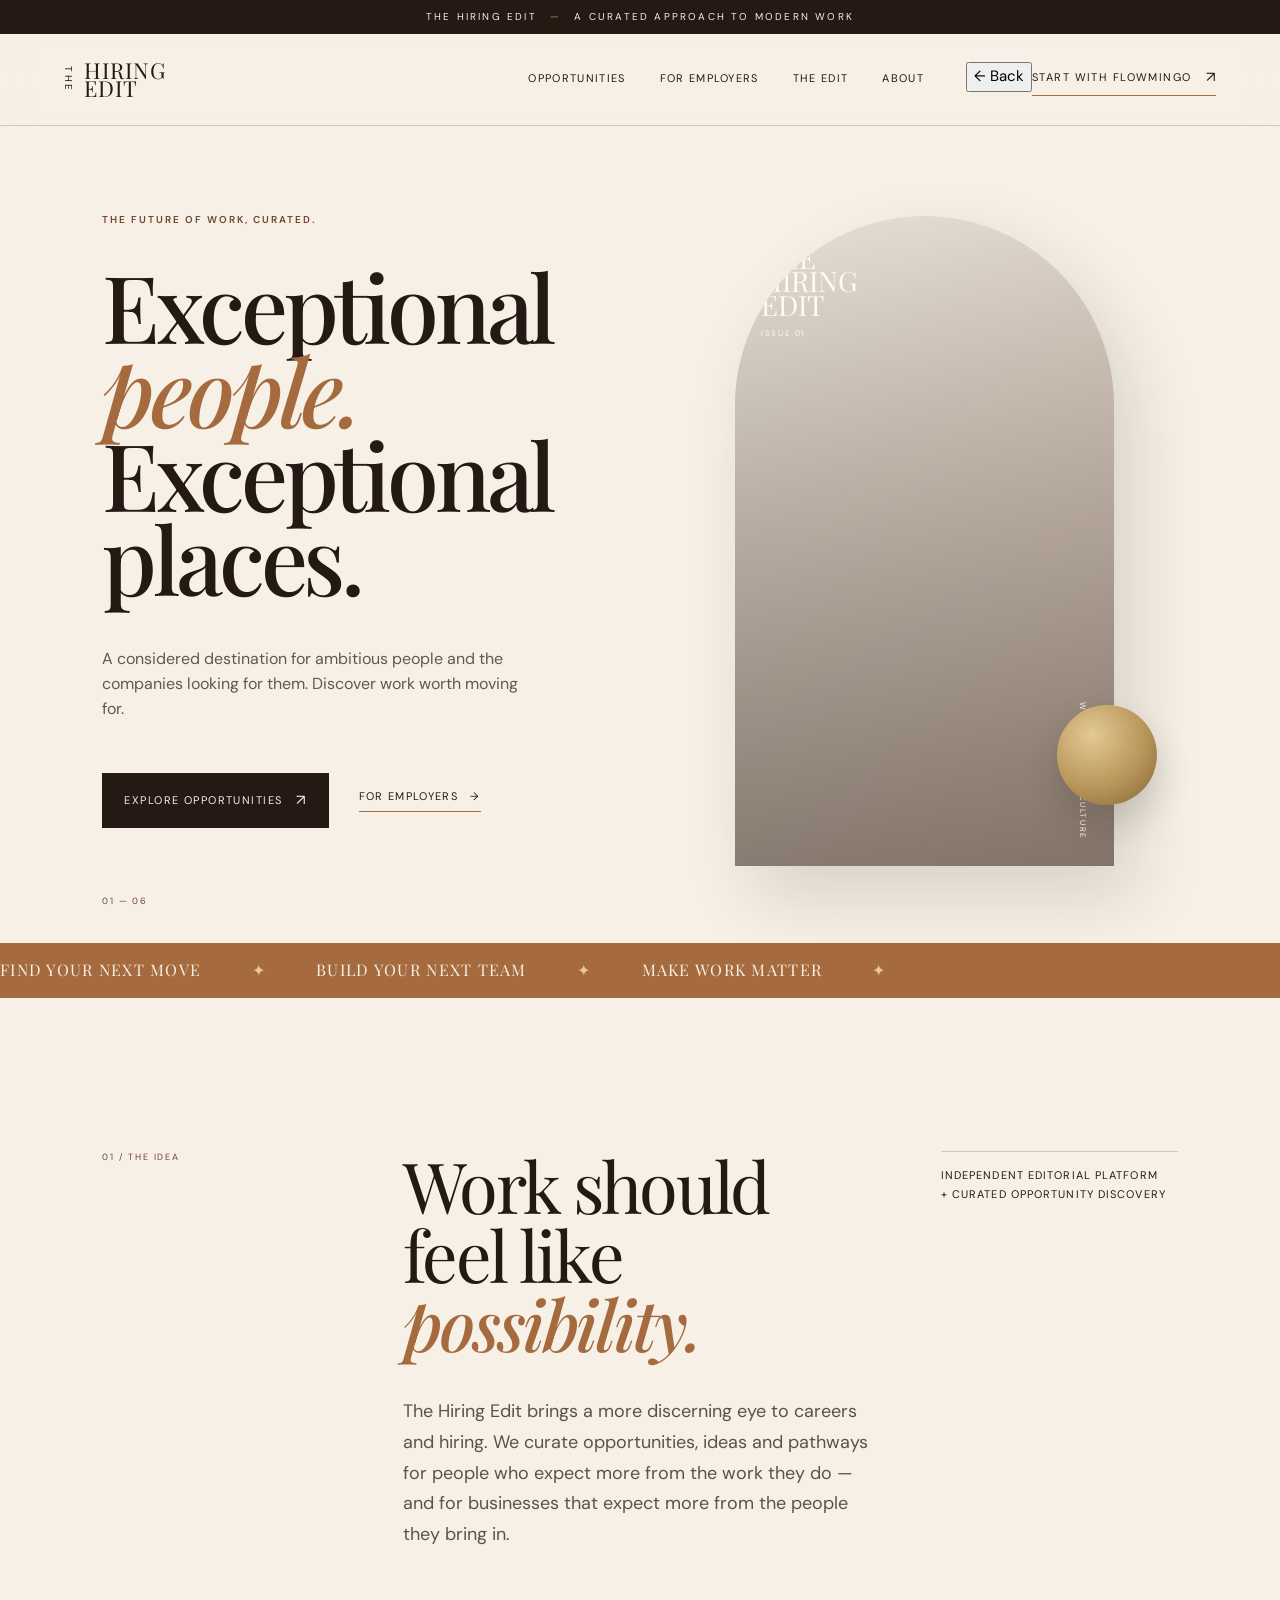
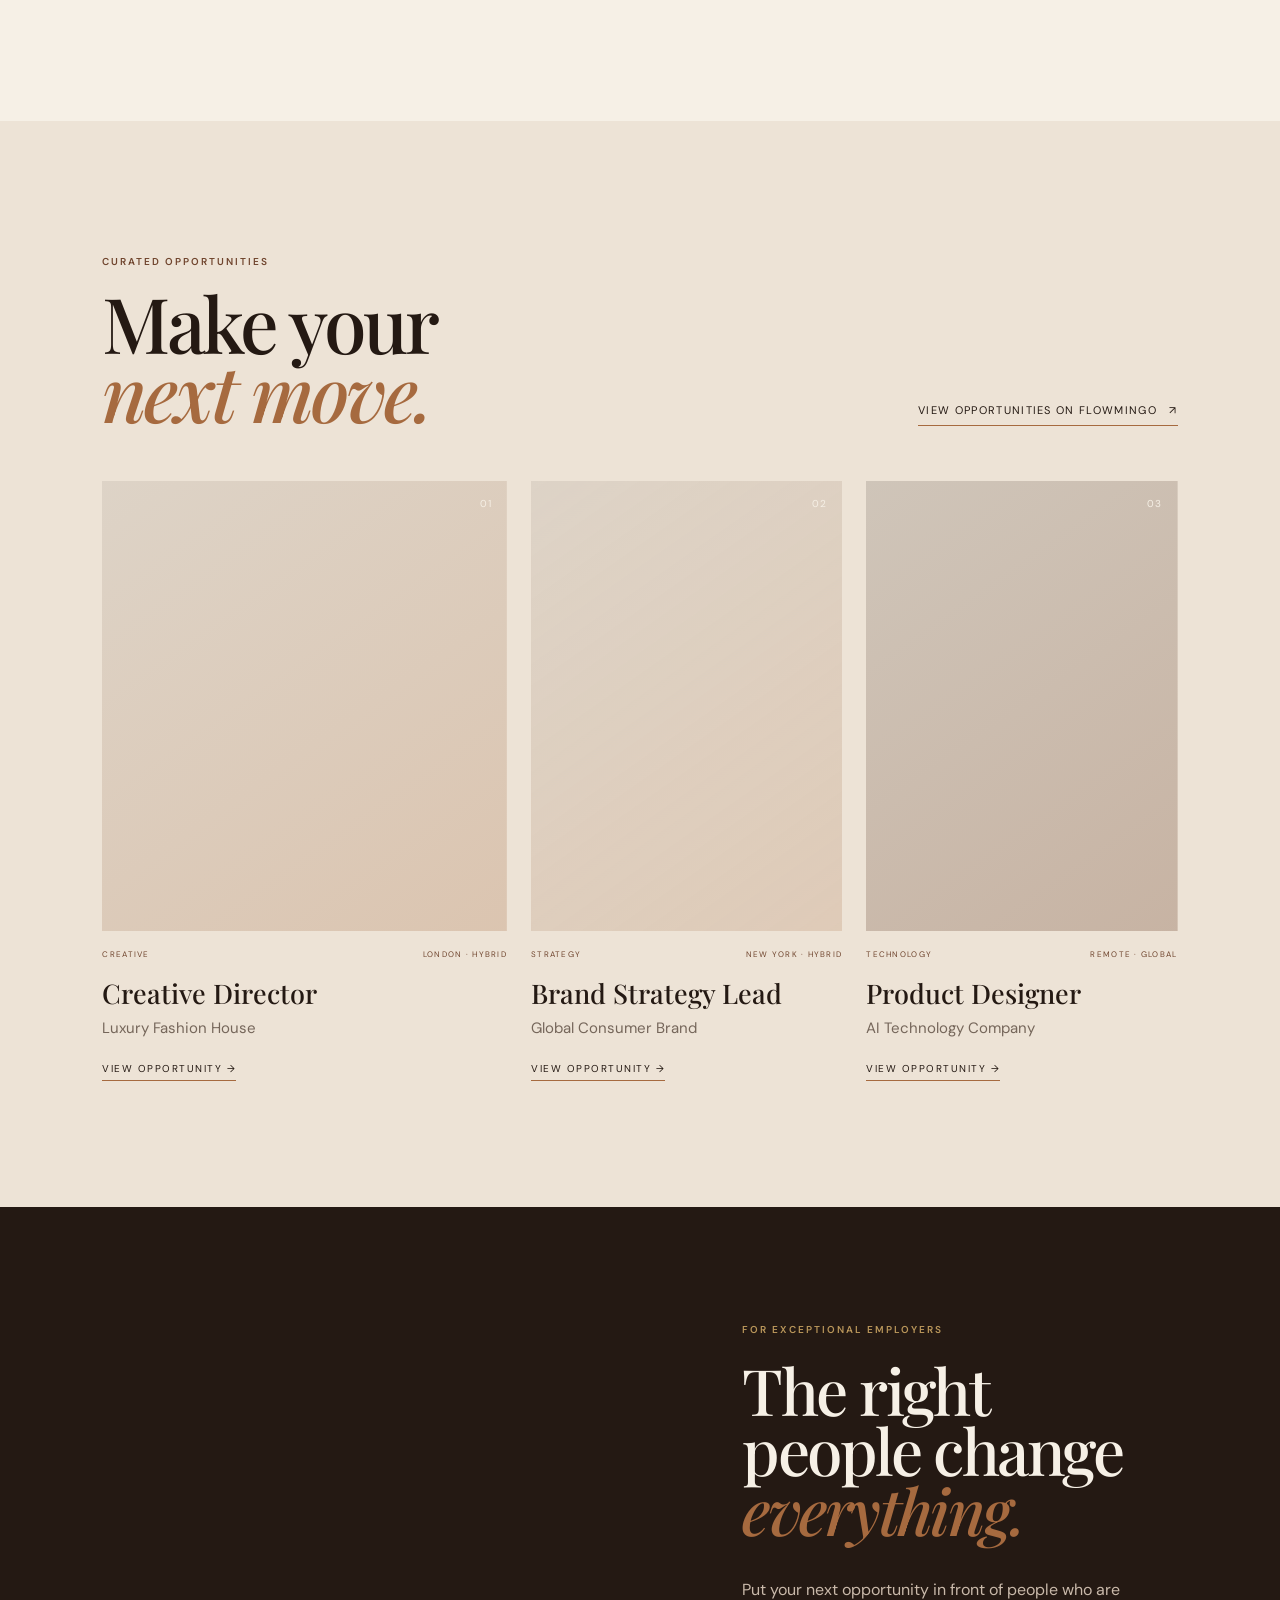
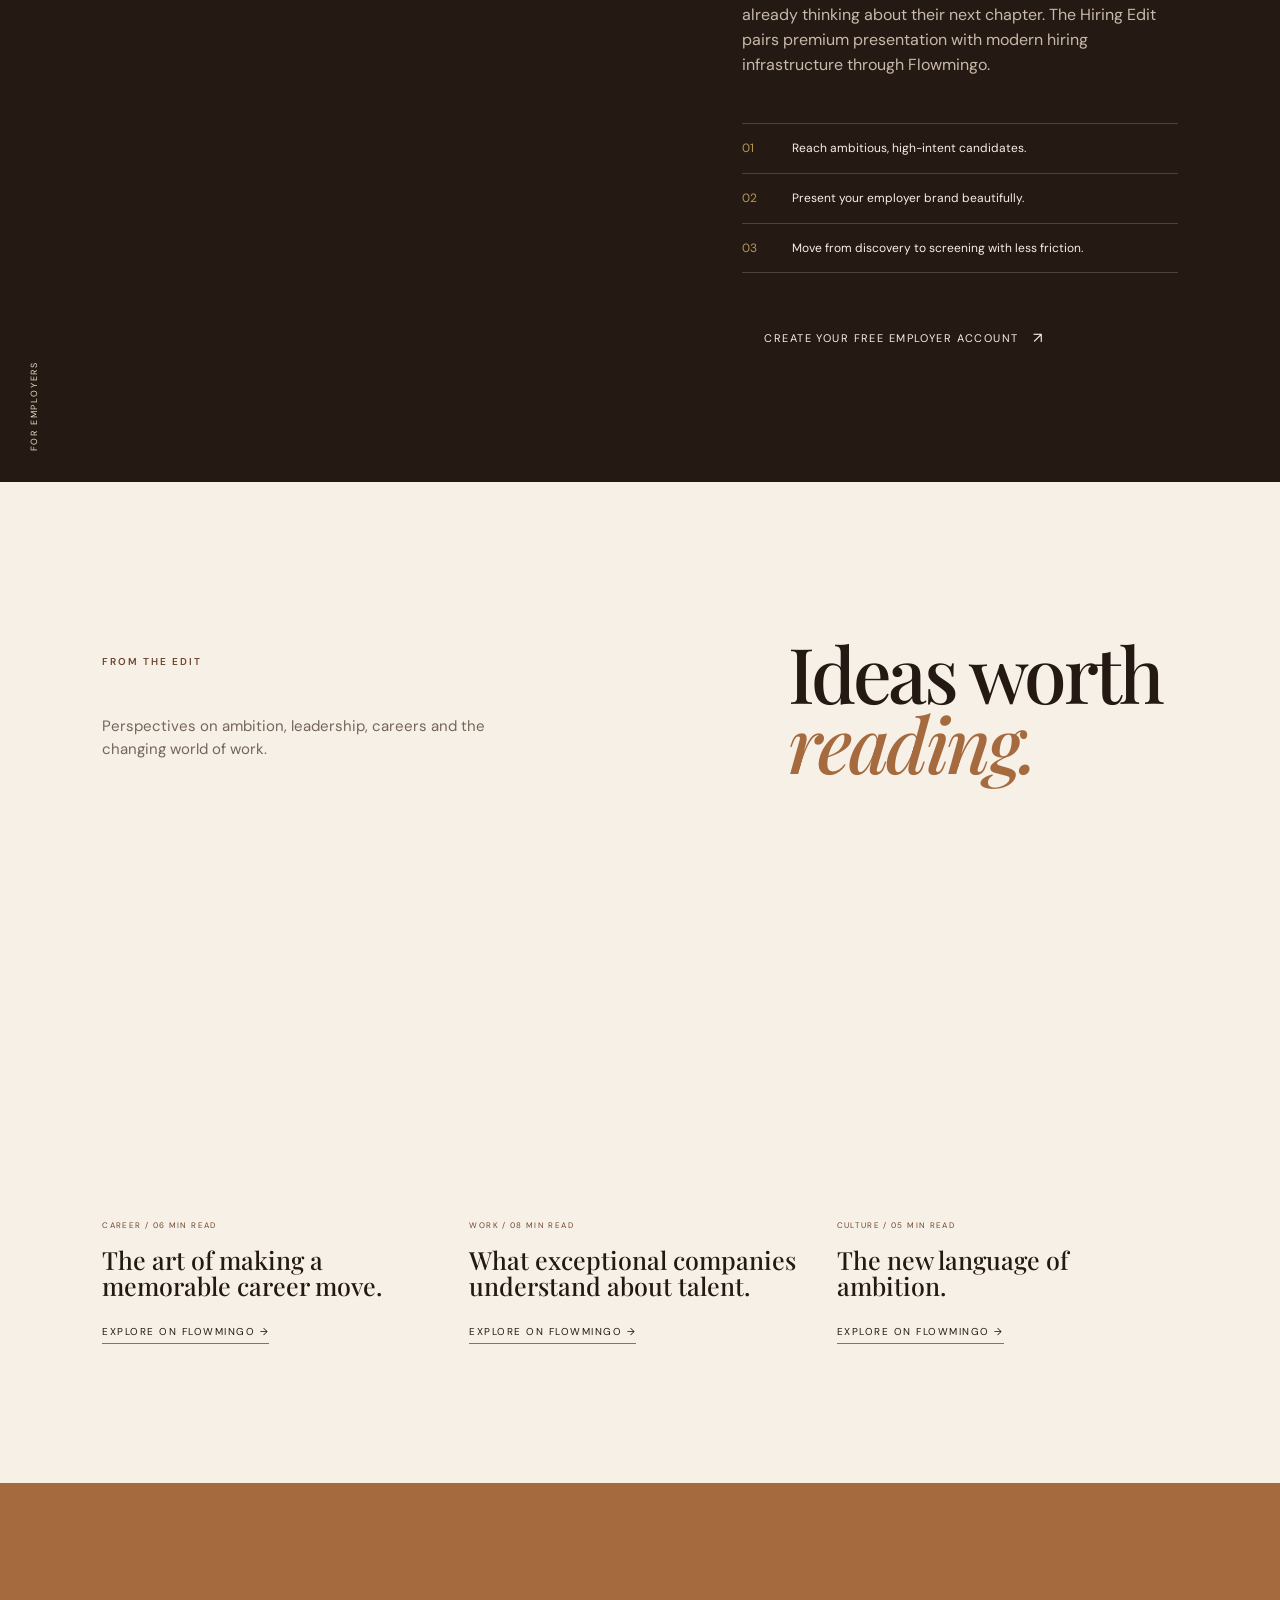
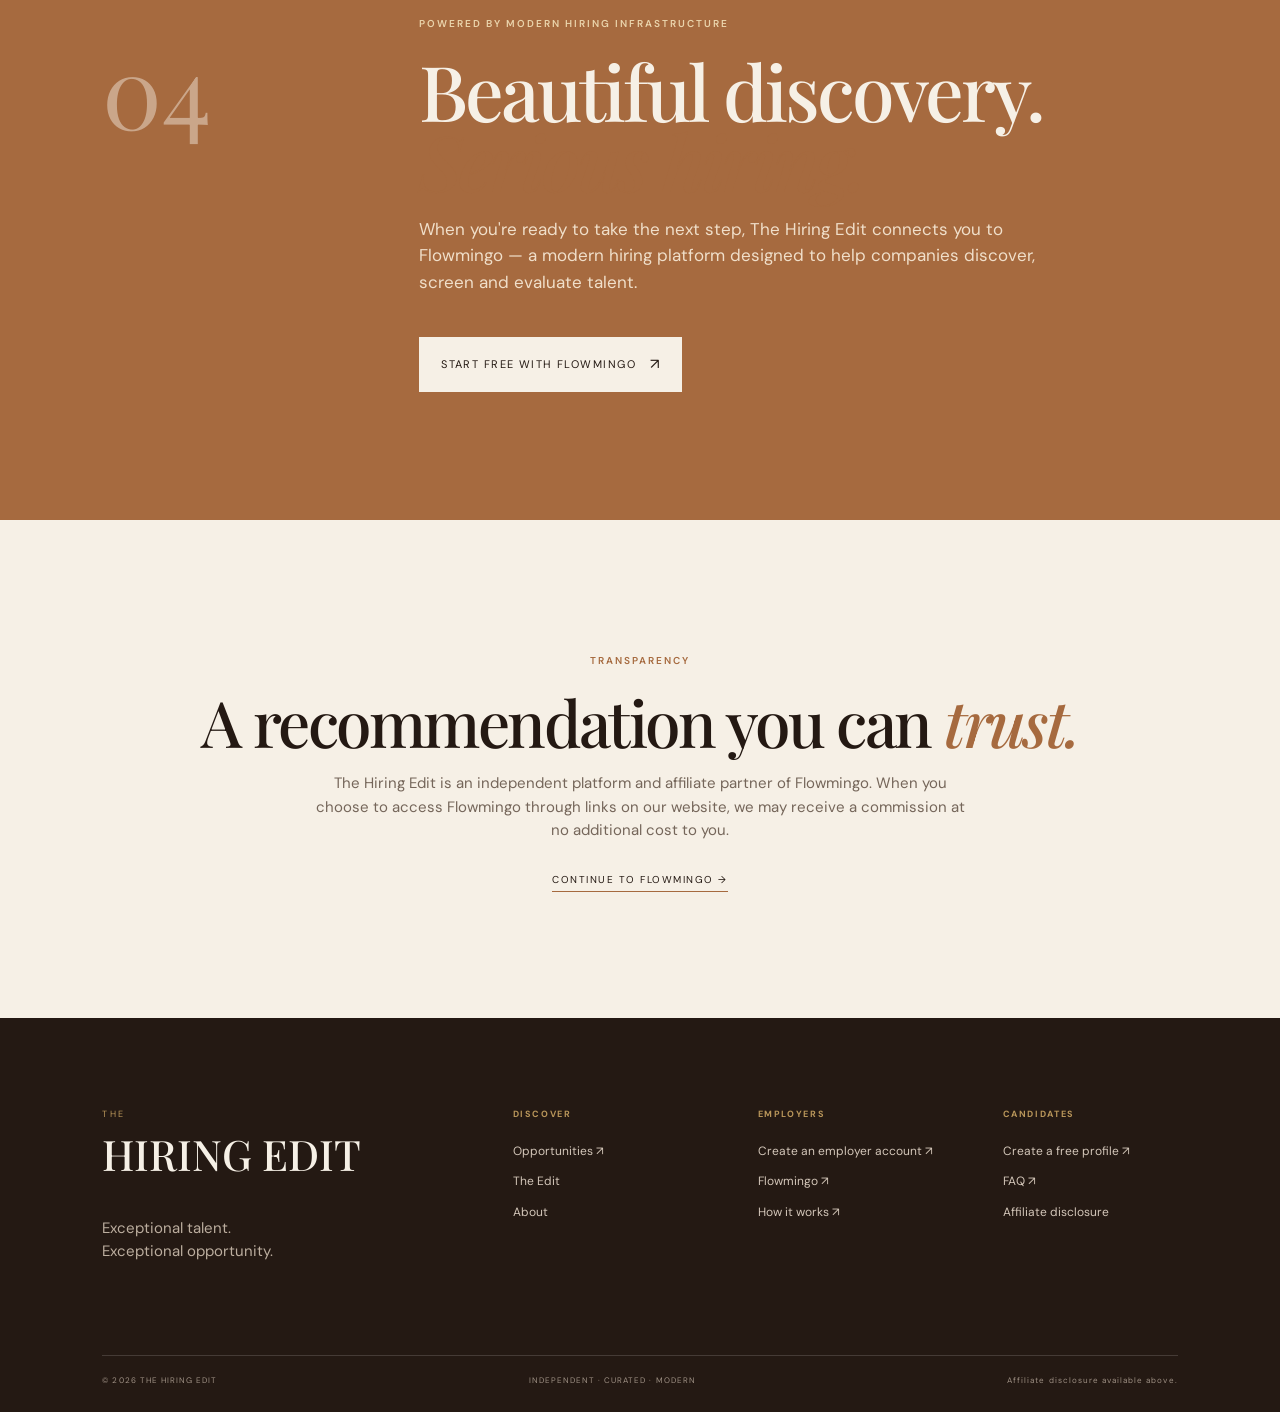
==== commit 826f600f: "Add working back navigation button" ====
--- a/index.html
+++ b/index.html
@@ -13,73 +13,26 @@
 </head>
 <body>
   <div class="announcement">THE HIRING EDIT <span>—</span> A CURATED APPROACH TO MODERN WORK</div>
-
   <header class="site-header">
     <a class="brand" href="#top" aria-label="The Hiring Edit home"><span class="brand-mark">THE</span><span class="brand-name">HIRING<br>EDIT</span></a>
     <nav class="desktop-nav" aria-label="Primary navigation">
       <a href="https://flowmingo.ai/?utm_source=1186ANIE" target="_blank" rel="noopener">Opportunities</a>
       <a href="https://flowmingo.ai/?utm_source=1186ANIE" target="_blank" rel="noopener">For Employers</a>
-      <a href="#edit">The Edit</a>
-      <a href="#about">About</a>
+      <a href="#edit">The Edit</a><a href="#about">About</a>
     </nav>
-    <a class="nav-cta" href="https://flowmingo.ai/?utm_source=1186ANIE" target="_blank" rel="noopener">Start with Flowmingo <span>↗</span></a>
+    <div class="header-actions"><button class="back-button" type="button" onclick="goBack()" aria-label="Go back to the previous page">← <span>Back</span></button><a class="nav-cta" href="https://flowmingo.ai/?utm_source=1186ANIE" target="_blank" rel="noopener">Start with Flowmingo <span>↗</span></a></div>
     <button class="menu-button" aria-label="Open menu">☰</button>
   </header>
-
   <main id="top">
-    <section class="hero">
-      <div class="hero-copy">
-        <p class="eyebrow">THE FUTURE OF WORK, CURATED.</p>
-        <h1>Exceptional<br><em>people.</em><br>Exceptional places.</h1>
-        <p class="hero-lede">A considered destination for ambitious people and the companies looking for them. Discover work worth moving for.</p>
-        <div class="hero-actions">
-          <a class="button button-dark" href="https://flowmingo.ai/?utm_source=1186ANIE" target="_blank" rel="noopener">Explore opportunities <span>↗</span></a>
-          <a class="text-link" href="https://flowmingo.ai/?utm_source=1186ANIE" target="_blank" rel="noopener">For employers <span>→</span></a>
-        </div>
-      </div>
-      <div class="hero-art">
-        <div class="arch-image"><div class="image-overlay"></div><div class="editorial-stamp">THE<br>HIRING<br>EDIT<br><small>ISSUE 01</small></div><div class="hero-caption">WORK / TALENT / CULTURE</div></div>
-        <div class="gold-disc"></div>
-      </div>
-      <div class="hero-index">01 — 06</div>
-    </section>
-
+    <section class="hero"><div class="hero-copy"><p class="eyebrow">THE FUTURE OF WORK, CURATED.</p><h1>Exceptional<br><em>people.</em><br>Exceptional places.</h1><p class="hero-lede">A considered destination for ambitious people and the companies looking for them. Discover work worth moving for.</p><div class="hero-actions"><a class="button button-dark" href="https://flowmingo.ai/?utm_source=1186ANIE" target="_blank" rel="noopener">Explore opportunities <span>↗</span></a><a class="text-link" href="https://flowmingo.ai/?utm_source=1186ANIE" target="_blank" rel="noopener">For employers <span>→</span></a></div></div><div class="hero-art"><div class="arch-image"><div class="image-overlay"></div><div class="editorial-stamp">THE<br>HIRING<br>EDIT<br><small>ISSUE 01</small></div><div class="hero-caption">WORK / TALENT / CULTURE</div></div><div class="gold-disc"></div></div><div class="hero-index">01 — 06</div></section>
     <section class="marquee" aria-label="Brand statement"><div>FIND YOUR NEXT MOVE <span>✦</span> BUILD YOUR NEXT TEAM <span>✦</span> MAKE WORK MATTER <span>✦</span></div></section>
-
-    <section class="manifesto section-grid" id="about">
-      <div class="section-label">01 / THE IDEA</div>
-      <div class="manifesto-main"><p class="display">Work should feel like <em>possibility.</em></p><p class="body-copy">The Hiring Edit brings a more discerning eye to careers and hiring. We curate opportunities, ideas and pathways for people who expect more from the work they do — and for businesses that expect more from the people they bring in.</p></div>
-      <div class="manifesto-note">Independent editorial platform<br>+ curated opportunity discovery</div>
-    </section>
-
-    <section class="opportunities" id="opportunities">
-      <div class="section-heading"><div><span class="eyebrow">CURATED OPPORTUNITIES</span><h2>Make your<br><em>next move.</em></h2></div><a class="text-link" href="https://flowmingo.ai/?utm_source=1186ANIE" target="_blank" rel="noopener">View opportunities on Flowmingo <span>↗</span></a></div>
-      <div class="opportunity-grid">
-        <article class="job-card featured"><div class="job-image image-one"><span>01</span></div><div class="job-meta"><span>CREATIVE</span><span>LONDON · HYBRID</span></div><h3>Creative Director</h3><p>Luxury Fashion House</p><a href="https://flowmingo.ai/?utm_source=1186ANIE" target="_blank" rel="noopener">View opportunity →</a></article>
-        <article class="job-card"><div class="job-image image-two"><span>02</span></div><div class="job-meta"><span>STRATEGY</span><span>NEW YORK · HYBRID</span></div><h3>Brand Strategy Lead</h3><p>Global Consumer Brand</p><a href="https://flowmingo.ai/?utm_source=1186ANIE" target="_blank" rel="noopener">View opportunity →</a></article>
-        <article class="job-card"><div class="job-image image-three"><span>03</span></div><div class="job-meta"><span>TECHNOLOGY</span><span>REMOTE · GLOBAL</span></div><h3>Product Designer</h3><p>AI Technology Company</p><a href="https://flowmingo.ai/?utm_source=1186ANIE" target="_blank" rel="noopener">View opportunity →</a></article>
-      </div>
-    </section>
-
-    <section class="employer-panel" id="employers">
-      <div class="panel-image"><div class="vertical-type">FOR EMPLOYERS</div></div>
-      <div class="panel-copy"><span class="eyebrow">FOR EXCEPTIONAL EMPLOYERS</span><h2>The right people change <em>everything.</em></h2><p>Put your next opportunity in front of people who are already thinking about their next chapter. The Hiring Edit pairs premium presentation with modern hiring infrastructure through Flowmingo.</p><div class="feature-list"><div><b>01</b><span>Reach ambitious, high-intent candidates.</span></div><div><b>02</b><span>Present your employer brand beautifully.</span></div><div><b>03</b><span>Move from discovery to screening with less friction.</span></div></div><a class="button button-dark" href="https://flowmingo.ai/?utm_source=1186ANIE" target="_blank" rel="noopener">Create your free employer account <span>↗</span></a></div>
-    </section>
-
-    <section class="edit-section" id="edit">
-      <div class="edit-header"><span class="eyebrow">FROM THE EDIT</span><h2>Ideas worth<br><em>reading.</em></h2><p>Perspectives on ambition, leadership, careers and the changing world of work.</p></div>
-      <div class="story-grid">
-        <article><div class="story-image story-one"></div><span>CAREER / 06 MIN READ</span><h3>The art of making a memorable career move.</h3><a href="https://flowmingo.ai/?utm_source=1186ANIE" target="_blank" rel="noopener">Explore on Flowmingo →</a></article>
-        <article><div class="story-image story-two"></div><span>WORK / 08 MIN READ</span><h3>What exceptional companies understand about talent.</h3><a href="https://flowmingo.ai/?utm_source=1186ANIE" target="_blank" rel="noopener">Explore on Flowmingo →</a></article>
-        <article><div class="story-image story-three"></div><span>CULTURE / 05 MIN READ</span><h3>The new language of ambition.</h3><a href="https://flowmingo.ai/?utm_source=1186ANIE" target="_blank" rel="noopener">Explore on Flowmingo →</a></article>
-      </div>
-    </section>
-
+    <section class="manifesto section-grid" id="about"><div class="section-label">01 / THE IDEA</div><div class="manifesto-main"><p class="display">Work should feel like <em>possibility.</em></p><p class="body-copy">The Hiring Edit brings a more discerning eye to careers and hiring. We curate opportunities, ideas and pathways for people who expect more from the work they do — and for businesses that expect more from the people they bring in.</p></div><div class="manifesto-note">Independent editorial platform<br>+ curated opportunity discovery</div></section>
+    <section class="opportunities" id="opportunities"><div class="section-heading"><div><span class="eyebrow">CURATED OPPORTUNITIES</span><h2>Make your<br><em>next move.</em></h2></div><a class="text-link" href="https://flowmingo.ai/?utm_source=1186ANIE" target="_blank" rel="noopener">View opportunities on Flowmingo <span>↗</span></a></div><div class="opportunity-grid"><article class="job-card featured"><div class="job-image image-one"><span>01</span></div><div class="job-meta"><span>CREATIVE</span><span>LONDON · HYBRID</span></div><h3>Creative Director</h3><p>Luxury Fashion House</p><a href="https://flowmingo.ai/?utm_source=1186ANIE" target="_blank" rel="noopener">View opportunity →</a></article><article class="job-card"><div class="job-image image-two"><span>02</span></div><div class="job-meta"><span>STRATEGY</span><span>NEW YORK · HYBRID</span></div><h3>Brand Strategy Lead</h3><p>Global Consumer Brand</p><a href="https://flowmingo.ai/?utm_source=1186ANIE" target="_blank" rel="noopener">View opportunity →</a></article><article class="job-card"><div class="job-image image-three"><span>03</span></div><div class="job-meta"><span>TECHNOLOGY</span><span>REMOTE · GLOBAL</span></div><h3>Product Designer</h3><p>AI Technology Company</p><a href="https://flowmingo.ai/?utm_source=1186ANIE" target="_blank" rel="noopener">View opportunity →</a></article></div></section>
+    <section class="employer-panel" id="employers"><div class="panel-image"><div class="vertical-type">FOR EMPLOYERS</div></div><div class="panel-copy"><span class="eyebrow">FOR EXCEPTIONAL EMPLOYERS</span><h2>The right people change <em>everything.</em></h2><p>Put your next opportunity in front of people who are already thinking about their next chapter. The Hiring Edit pairs premium presentation with modern hiring infrastructure through Flowmingo.</p><div class="feature-list"><div><b>01</b><span>Reach ambitious, high-intent candidates.</span></div><div><b>02</b><span>Present your employer brand beautifully.</span></div><div><b>03</b><span>Move from discovery to screening with less friction.</span></div></div><a class="button button-dark" href="https://flowmingo.ai/?utm_source=1186ANIE" target="_blank" rel="noopener">Create your free employer account <span>↗</span></a></div></section>
+    <section class="edit-section" id="edit"><div class="edit-header"><span class="eyebrow">FROM THE EDIT</span><h2>Ideas worth<br><em>reading.</em></h2><p>Perspectives on ambition, leadership, careers and the changing world of work.</p></div><div class="story-grid"><article><div class="story-image story-one"></div><span>CAREER / 06 MIN READ</span><h3>The art of making a memorable career move.</h3><a href="https://flowmingo.ai/?utm_source=1186ANIE" target="_blank" rel="noopener">Explore on Flowmingo →</a></article><article><div class="story-image story-two"></div><span>WORK / 08 MIN READ</span><h3>What exceptional companies understand about talent.</h3><a href="https://flowmingo.ai/?utm_source=1186ANIE" target="_blank" rel="noopener">Explore on Flowmingo →</a></article><article><div class="story-image story-three"></div><span>CULTURE / 05 MIN READ</span><h3>The new language of ambition.</h3><a href="https://flowmingo.ai/?utm_source=1186ANIE" target="_blank" rel="noopener">Explore on Flowmingo →</a></article></div></section>
     <section class="flowmingo-bridge"><div class="bridge-number">04</div><div class="bridge-copy"><span class="eyebrow">POWERED BY MODERN HIRING INFRASTRUCTURE</span><h2>Beautiful discovery.<br><em>Serious hiring.</em></h2><p>When you're ready to take the next step, The Hiring Edit connects you to Flowmingo — a modern hiring platform designed to help companies discover, screen and evaluate talent.</p><a class="button button-ivory" href="https://flowmingo.ai/?utm_source=1186ANIE" target="_blank" rel="noopener">Start free with Flowmingo <span>↗</span></a></div></section>
-
     <section class="transparency"><span class="eyebrow">TRANSPARENCY</span><h2>A recommendation you can <em>trust.</em></h2><p>The Hiring Edit is an independent platform and affiliate partner of Flowmingo. When you choose to access Flowmingo through links on our website, we may receive a commission at no additional cost to you.</p><a href="https://flowmingo.ai/?utm_source=1186ANIE" target="_blank" rel="noopener">Continue to Flowmingo →</a></section>
   </main>
-
   <footer id="affiliate"><div class="footer-top"><div class="footer-brand"><span>THE</span><strong>HIRING EDIT</strong><p>Exceptional talent.<br>Exceptional opportunity.</p></div><div class="footer-links"><div><b>DISCOVER</b><a href="https://flowmingo.ai/?utm_source=1186ANIE" target="_blank" rel="noopener">Opportunities ↗</a><a href="#edit">The Edit</a><a href="#about">About</a></div><div><b>EMPLOYERS</b><a href="https://flowmingo.ai/?utm_source=1186ANIE" target="_blank" rel="noopener">Create an employer account ↗</a><a href="https://flowmingo.ai/?utm_source=1186ANIE" target="_blank" rel="noopener">Flowmingo ↗</a><a href="https://flowmingo.ai/?utm_source=1186ANIE" target="_blank" rel="noopener">How it works ↗</a></div><div><b>CANDIDATES</b><a href="https://flowmingo.ai/candidate?utm_source=1186ANIE" target="_blank" rel="noopener">Create a free profile ↗</a><a href="https://flowmingo.ai/?utm_source=1186ANIE" target="_blank" rel="noopener">FAQ ↗</a><a href="#affiliate">Affiliate disclosure</a></div></div></div><div class="footer-bottom"><span>© 2026 THE HIRING EDIT</span><span>INDEPENDENT · CURATED · MODERN</span><span>Affiliate disclosure available above.</span></div></footer>
   <script src="script.js"></script>
 </body>
--- a/styles.css
+++ b/styles.css
@@ -1 +1 @@
-:root{--ivory:#f6f0e6;--cream:#e9ded0;--cognac:#a66a3f;--leather:#70452e;--gold:#b9965a;--espresso:#241913;--white:#fffaf2;--line:rgba(36,25,19,.18);--serif:'Playfair Display',Georgia,serif;--sans:'DM Sans',Arial,sans-serif}*{box-sizing:border-box}html{scroll-behavior:smooth}body{margin:0;background:var(--ivory);color:var(--espresso);font-family:var(--sans);font-size:15px;line-height:1.55}a{color:inherit;text-decoration:none}button{font:inherit}.announcement{background:var(--espresso);color:var(--ivory);font-size:10px;letter-spacing:.22em;text-align:center;padding:9px 18px}.announcement span{color:var(--gold);margin:0 8px}.site-header{height:92px;padding:0 5vw;display:flex;align-items:center;justify-content:space-between;border-bottom:1px solid var(--line);position:sticky;top:0;background:rgba(246,240,230,.94);backdrop-filter:blur(18px);z-index:20}.brand{display:flex;align-items:center;gap:12px;line-height:.82}.brand-mark{font-size:10px;letter-spacing:.25em;writing-mode:vertical-rl}.brand-name{font-family:var(--serif);font-size:22px;letter-spacing:.04em}.desktop-nav{display:flex;gap:34px;margin-left:auto;margin-right:42px}.desktop-nav a{font-size:11px;text-transform:uppercase;letter-spacing:.12em;position:relative}.desktop-nav a:after{content:'';position:absolute;left:0;bottom:-7px;width:0;height:1px;background:var(--cognac);transition:.3s}.desktop-nav a:hover:after{width:100%}.nav-cta,.button{display:inline-flex;align-items:center;gap:14px;font-size:11px;text-transform:uppercase;letter-spacing:.13em}.nav-cta{border-bottom:1px solid var(--cognac);padding-bottom:5px}.nav-cta span,.button span{font-size:15px}.menu-button{display:none;background:none;border:0;font-size:20px}.hero{min-height:calc(100vh - 129px);padding:6vw 8vw 5vw;display:grid;grid-template-columns:1fr 1fr;gap:5vw;position:relative;overflow:hidden}.hero-copy{display:flex;flex-direction:column;justify-content:center;padding-bottom:4vw}.eyebrow{font-size:10px;letter-spacing:.2em;text-transform:uppercase;color:var(--leather);font-weight:600}.hero h1{font-family:var(--serif);font-size:clamp(54px,7.3vw,116px);line-height:.9;font-weight:500;letter-spacing:-.045em;margin:25px 0 32px}.hero h1 em,.display em,h2 em{font-weight:500;color:var(--cognac)}.hero-lede{max-width:430px;font-size:16px;color:#66564b}.hero-actions{display:flex;align-items:center;gap:30px;margin-top:35px}.button{padding:16px 22px}.button-dark{background:var(--espresso);color:var(--ivory);transition:.3s}.button-dark:hover{background:var(--cognac);transform:translateY(-2px)}.text-link{font-size:11px;text-transform:uppercase;letter-spacing:.12em;border-bottom:1px solid var(--cognac);padding-bottom:6px}.text-link span{margin-left:8px}.hero-art{position:relative;min-height:650px;display:flex;align-items:center;justify-content:center}.arch-image{width:min(75%,520px);height:650px;background:linear-gradient(145deg,rgba(36,25,19,.05),rgba(112,69,46,.35)),url('https://images.pexels.com/photos/1488463/pexels-photo-1488463.jpeg?auto=compress&cs=tinysrgb&w=1400') center/cover;position:relative;border-radius:260px 260px 0 0;overflow:hidden;box-shadow:20px 30px 70px rgba(36,25,19,.14)}.image-overlay{position:absolute;inset:0;background:linear-gradient(180deg,rgba(36,25,19,.02),rgba(36,25,19,.42))}.editorial-stamp{position:absolute;left:26px;top:30px;color:var(--white);font-family:var(--serif);font-size:28px;line-height:.84}.editorial-stamp small{display:block;font-family:var(--sans);font-size:8px;letter-spacing:.2em;margin-top:14px}.hero-caption{position:absolute;bottom:26px;right:25px;color:var(--white);font-size:8px;letter-spacing:.2em;writing-mode:vertical-rl}.gold-disc{width:100px;height:100px;border-radius:50%;background:radial-gradient(circle at 35% 30%,#e3c994,var(--gold) 55%,#806238);position:absolute;right:4%;bottom:11%;box-shadow:0 18px 35px rgba(36,25,19,.18)}.hero-index{position:absolute;bottom:34px;left:8vw;font-size:9px;letter-spacing:.2em;color:var(--leather)}.marquee{background:var(--cognac);color:var(--ivory);overflow:hidden;white-space:nowrap;padding:15px 0;font-family:var(--serif);font-size:16px;letter-spacing:.08em}.marquee div{display:inline-block;animation:marquee 24s linear infinite}.marquee span{color:#e4ca9a;margin:0 45px}@keyframes marquee{to{transform:translateX(-50%)}}.section-grid{display:grid;grid-template-columns:1fr 2fr 1fr;gap:5vw;padding:12vw 8vw}.section-label{font-size:9px;letter-spacing:.2em;text-transform:uppercase;color:var(--leather)}.display{font-family:var(--serif);font-size:clamp(40px,5.5vw,76px);line-height:.98;margin:0 0 38px;letter-spacing:-.04em}.body-copy{max-width:650px;font-size:18px;line-height:1.7;color:#5f5147}.manifesto-note{font-size:11px;line-height:1.7;text-transform:uppercase;letter-spacing:.1em;border-top:1px solid var(--line);padding-top:14px}.opportunities{background:#ede3d6;padding:10vw 8vw}.section-heading{display:flex;justify-content:space-between;align-items:end;margin-bottom:55px}.section-heading h2,.edit-header h2{font-family:var(--serif);font-weight:500;font-size:clamp(50px,6vw,90px);line-height:.9;letter-spacing:-.045em;margin:16px 0 0}.opportunity-grid{display:grid;grid-template-columns:1.3fr 1fr 1fr;gap:24px}.job-card{min-width:0}.job-image{height:450px;background-size:cover;background-position:center;position:relative;overflow:hidden}.job-image span{position:absolute;right:15px;top:15px;color:var(--ivory);font-size:10px;letter-spacing:.12em}.image-one{background-image:linear-gradient(145deg,rgba(36,25,19,.08),rgba(166,106,63,.25)),url('https://images.pexels.com/photos/3769021/pexels-photo-3769021.jpeg?auto=compress&cs=tinysrgb&w=1200')}.image-two{background-image:linear-gradient(145deg,rgba(36,25,19,.08),rgba(166,106,63,.2)),url('https://images.pexels.com/photos/3769021/pexels-photo-3769021.jpeg?auto=compress&cs=tinysrgb&w=900')}.image-three{background-image:linear-gradient(145deg,rgba(36,25,19,.15),rgba(112,69,46,.3)),url('https://images.pexels.com/photos/3184465/pexels-photo-3184465.jpeg?auto=compress&cs=tinysrgb&w=900')}.job-meta{display:flex;justify-content:space-between;margin-top:17px;font-size:8px;letter-spacing:.16em;color:var(--leather)}.job-card h3{font-family:var(--serif);font-size:27px;font-weight:500;margin:12px 0 2px}.job-card p{margin:0 0 16px;color:#75665a}.job-card a,.story-grid a,.transparency a{font-size:10px;text-transform:uppercase;letter-spacing:.15em;border-bottom:1px solid var(--cognac);padding-bottom:5px}.employer-panel{display:grid;grid-template-columns:1fr 1fr;min-height:760px;background:var(--espresso);color:var(--ivory)}.panel-image{background:linear-gradient(145deg,rgba(36,25,19,.1),rgba(36,25,19,.55)),url('https://images.pexels.com/photos/3184465/pexels-photo-3184465.jpeg?auto=compress&cs=tinysrgb&w=1400') center/cover;position:relative}.vertical-type{position:absolute;left:28px;bottom:30px;writing-mode:vertical-rl;transform:rotate(180deg);font-size:9px;letter-spacing:.2em;color:#eadbc7}.panel-copy{padding:9vw 8vw;display:flex;flex-direction:column;justify-content:center}.panel-copy .eyebrow{color:var(--gold)}.panel-copy h2{font-family:var(--serif);font-weight:500;font-size:clamp(48px,5vw,76px);line-height:.94;letter-spacing:-.04em;margin:22px 0}.panel-copy p{color:#c9b9aa;max-width:530px;font-size:16px}.feature-list{margin:30px 0 38px;border-top:1px solid rgba(255,255,255,.18)}.feature-list div{display:grid;grid-template-columns:35px 1fr;gap:15px;padding:15px 0;border-bottom:1px solid rgba(255,255,255,.18);font-size:12px}.feature-list b{color:var(--gold);font-weight:400}.edit-section{padding:11vw 8vw}.edit-header{display:grid;grid-template-columns:1.2fr .8fr;column-gap:8vw;align-items:end;margin-bottom:55px}.edit-header h2{grid-row:span 2}.edit-header p{max-width:400px;color:#75665a}.story-grid{display:grid;grid-template-columns:repeat(3,1fr);gap:26px}.story-image{height:360px;background-size:cover;background-position:center;margin-bottom:20px}.story-one{background-image:url('https://images.pexels.com/photos/3769021/pexels-photo-3769021.jpeg?auto=compress&cs=tinysrgb&w=1000')}.story-two{background-image:url('https://images.pexels.com/photos/3184465/pexels-photo-3184465.jpeg?auto=compress&cs=tinysrgb&w=1000')}.story-three{background-image:url('https://images.pexels.com/photos/3769021/pexels-photo-3769021.jpeg?auto=compress&cs=tinysrgb&w=1000')}.story-grid span{font-size:8px;letter-spacing:.17em;color:var(--leather)}.story-grid h3{font-family:var(--serif);font-size:25px;line-height:1.05;font-weight:500;margin:12px 0 20px}.flowmingo-bridge{background:var(--cognac);color:var(--ivory);padding:10vw 8vw;display:grid;grid-template-columns:1fr 3fr;gap:5vw}.bridge-number{font-family:var(--serif);font-size:100px;color:rgba(246,240,230,.45)}.bridge-copy{max-width:850px}.bridge-copy .eyebrow{color:#ead4ac}.bridge-copy h2{font-family:var(--serif);font-size:clamp(52px,6vw,92px);line-height:.92;font-weight:500;letter-spacing:-.04em;margin:20px 0}.bridge-copy p{max-width:620px;font-size:17px;color:#f0dfca}.button-ivory{background:var(--ivory);color:var(--espresso);margin-top:25px}.transparency{text-align:center;padding:10vw 15vw}.transparency h2{font-family:var(--serif);font-weight:500;font-size:clamp(45px,5vw,76px);line-height:.95;letter-spacing:-.04em;margin:20px 0}.transparency p{max-width:650px;margin:0 auto 25px;color:#75665a}.transparency .eyebrow{color:var(--cognac)}footer{background:var(--espresso);color:var(--ivory);padding:7vw 8vw 25px}.footer-top{display:flex;justify-content:space-between;gap:8vw;padding-bottom:6vw}.footer-brand span{display:block;font-size:9px;letter-spacing:.25em;color:var(--gold)}.footer-brand strong{font-family:var(--serif);font-size:42px;font-weight:500}.footer-brand p{color:#bcae9f;margin-top:30px}.footer-links{display:grid;grid-template-columns:repeat(3,1fr);gap:70px}.footer-links div{display:flex;flex-direction:column;gap:12px}.footer-links b{font-size:9px;letter-spacing:.18em;color:var(--gold);margin-bottom:8px}.footer-links a{font-size:12px;color:#d3c6b9}.footer-bottom{border-top:1px solid rgba(255,255,255,.15);padding-top:18px;display:flex;justify-content:space-between;font-size:8px;letter-spacing:.13em;color:#9f9185}@media(max-width:900px){.desktop-nav,.nav-cta{display:none}.menu-button{display:block}.hero{grid-template-columns:1fr;padding:13vw 7vw 10vw}.hero-art{min-height:520px}.arch-image{width:75%;height:520px}.section-grid,.employer-panel,.flowmingo-bridge{grid-template-columns:1fr}.section-grid{padding:20vw 7vw}.manifesto-note{margin-top:30px}.opportunities,.edit-section{padding:18vw 7vw}.opportunity-grid,.story-grid{grid-template-columns:1fr}.job-image,.story-image{height:420px}.section-heading,.edit-header{display:block}.section-heading .text-link{display:inline-block;margin-top:30px}.edit-header p{margin-top:30px}.panel-image{min-height:500px}.panel-copy{padding:18vw 7vw}.bridge-number{font-size:70px}.transparency{padding:18vw 8vw}.footer-top{display:block}.footer-links{margin-top:60px;grid-template-columns:1fr 1fr;gap:40px}.footer-bottom{flex-direction:column;gap:10px}.hero h1{font-size:16vw}}+:root{--ivory:#f6f0e6;--cream:#e9ded0;--cognac:#a66a3f;--leather:#70452e;--gold:#b9965a;--espresso:#241913;--white:#fffaf2;--line:rgba(36,25,19,.18);--serif:'Playfair Display',Georgia,serif;--sans:'DM Sans',Arial,sans-serif}*{box-sizing:border-box}html{scroll-behavior:smooth}body{margin:0;background:var(--ivory);color:var(--espresso);font-family:var(--sans);font-size:15px;line-height:1.55}a{color:inherit;text-decoration:none}button{font:inherit}.announcement{background:var(--espresso);color:var(--ivory);font-size:10px;letter-spacing:.22em;text-align:center;padding:9px 18px}.announcement span{color:var(--gold);margin:0 8px}.site-header{height:92px;padding:0 5vw;display:flex;align-items:center;justify-content:space-between;border-bottom:1px solid var(--line);position:sticky;top:0;background:rgba(246,240,230,.94);backdrop-filter:blur(18px);z-index:20}.brand{display:flex;align-items:center;gap:12px;line-height:.82}.brand-mark{font-size:10px;letter-spacing:.25em;writing-mode:vertical-rl}.brand-name{font-family:var(--serif);font-size:22px;letter-spacing:.04em}.desktop-nav{display:flex;gap:34px;margin-left:auto;margin-right:42px}.desktop-nav a{font-size:11px;text-transform:uppercase;letter-spacing:.12em;position:relative}.desktop-nav a:after{content:'';position:absolute;left:0;bottom:-7px;width:0;height:1px;background:var(--cognac);transition:.3s}.desktop-nav a:hover:after{width:100%}.nav-cta,.button{display:inline-flex;align-items:center;gap:14px;font-size:11px;text-transform:uppercase;letter-spacing:.13em}.nav-cta{border-bottom:1px solid var(--cognac);padding-bottom:5px}.nav-cta span,.button span{font-size:15px}.menu-button{display:none;background:none;border:0;font-size:20px}.hero{min-height:calc(100vh - 129px);padding:6vw 8vw 5vw;display:grid;grid-template-columns:1fr 1fr;gap:5vw;position:relative;overflow:hidden}.hero-copy{display:flex;flex-direction:column;justify-content:center;padding-bottom:4vw}.eyebrow{font-size:10px;letter-spacing:.2em;text-transform:uppercase;color:var(--leather);font-weight:600}.hero h1{font-family:var(--serif);font-size:clamp(54px,7.3vw,116px);line-height:.9;font-weight:500;letter-spacing:-.045em;margin:25px 0 32px}.hero h1 em,.display em,h2 em{font-weight:500;color:var(--cognac)}.hero-lede{max-width:430px;font-size:16px;color:#66564b}.hero-actions{display:flex;align-items:center;gap:30px;margin-top:35px}.button{padding:16px 22px}.button-dark{background:var(--espresso);color:var(--ivory);transition:.3s}.button-dark:hover{background:var(--cognac);transform:translateY(-2px)}.text-link{font-size:11px;text-transform:uppercase;letter-spacing:.12em;border-bottom:1px solid var(--cognac);padding-bottom:6px}.text-link span{margin-left:8px}.hero-art{position:relative;min-height:650px;display:flex;align-items:center;justify-content:center}.arch-image{width:min(75%,520px);height:650px;background:linear-gradient(145deg,rgba(36,25,19,.05),rgba(112,69,46,.35)),url('https://images.pexels.com/photos/14666436/pexels-photo-14666436.jpeg?auto=compress&cs=tinysrgb&w=1400') center/cover;position:relative;border-radius:260px 260px 0 0;overflow:hidden;box-shadow:20px 30px 70px rgba(36,25,19,.14)}.image-overlay{position:absolute;inset:0;background:linear-gradient(180deg,rgba(36,25,19,.02),rgba(36,25,19,.42))}.editorial-stamp{position:absolute;left:26px;top:30px;color:var(--white);font-family:var(--serif);font-size:28px;line-height:.84}.editorial-stamp small{display:block;font-family:var(--sans);font-size:8px;letter-spacing:.2em;margin-top:14px}.hero-caption{position:absolute;bottom:26px;right:25px;color:var(--white);font-size:8px;letter-spacing:.2em;writing-mode:vertical-rl}.gold-disc{width:100px;height:100px;border-radius:50%;background:radial-gradient(circle at 35% 30%,#e3c994,var(--gold) 55%,#806238);position:absolute;right:4%;bottom:11%;box-shadow:0 18px 35px rgba(36,25,19,.18)}.hero-index{position:absolute;bottom:34px;left:8vw;font-size:9px;letter-spacing:.2em;color:var(--leather)}.marquee{background:var(--cognac);color:var(--ivory);overflow:hidden;white-space:nowrap;padding:15px 0;font-family:var(--serif);font-size:16px;letter-spacing:.08em}.marquee div{display:inline-block;animation:marquee 24s linear infinite}.marquee span{color:#e4ca9a;margin:0 45px}@keyframes marquee{to{transform:translateX(-50%)}}.section-grid{display:grid;grid-template-columns:1fr 2fr 1fr;gap:5vw;padding:12vw 8vw}.section-label{font-size:9px;letter-spacing:.2em;text-transform:uppercase;color:var(--leather)}.display{font-family:var(--serif);font-size:clamp(40px,5.5vw,76px);line-height:.98;margin:0 0 38px;letter-spacing:-.04em}.body-copy{max-width:650px;font-size:18px;line-height:1.7;color:#5f5147}.manifesto-note{font-size:11px;line-height:1.7;text-transform:uppercase;letter-spacing:.1em;border-top:1px solid var(--line);padding-top:14px}.opportunities{background:#ede3d6;padding:10vw 8vw}.section-heading{display:flex;justify-content:space-between;align-items:end;margin-bottom:55px}.section-heading h2,.edit-header h2{font-family:var(--serif);font-weight:500;font-size:clamp(50px,6vw,90px);line-height:.9;letter-spacing:-.045em;margin:16px 0 0}.opportunity-grid{display:grid;grid-template-columns:1.3fr 1fr 1fr;gap:24px}.job-card{min-width:0}.job-image{height:450px;background-size:cover;background-position:center;position:relative;overflow:hidden}.job-image span{position:absolute;right:15px;top:15px;color:var(--ivory);font-size:10px;letter-spacing:.12em}.image-one{background-image:linear-gradient(145deg,rgba(36,25,19,.08),rgba(166,106,63,.25)),url('https://images.pexels.com/photos/22690356/pexels-photo-22690356.jpeg?auto=compress&cs=tinysrgb&w=1200')}.image-two{background-image:linear-gradient(145deg,rgba(36,25,19,.08),rgba(166,106,63,.2)),url('https://images.pexels.com/photos/33510852/pexels-photo-33510852.jpeg?auto=compress&cs=tinysrgb&w=900')}.image-three{background-image:linear-gradient(145deg,rgba(36,25,19,.15),rgba(112,69,46,.3)),url('https://images.pexels.com/photos/15399447/pexels-photo-15399447.jpeg?auto=compress&cs=tinysrgb&w=900')}.job-meta{display:flex;justify-content:space-between;margin-top:17px;font-size:8px;letter-spacing:.16em;color:var(--leather)}.job-card h3{font-family:var(--serif);font-size:27px;font-weight:500;margin:12px 0 2px}.job-card p{margin:0 0 16px;color:#75665a}.job-card a,.story-grid a,.transparency a{font-size:10px;text-transform:uppercase;letter-spacing:.15em;border-bottom:1px solid var(--cognac);padding-bottom:5px}.employer-panel{display:grid;grid-template-columns:1fr 1fr;min-height:760px;background:var(--espresso);color:var(--ivory)}.panel-image{background:linear-gradient(145deg,rgba(36,25,19,.1),rgba(36,25,19,.55)),url('https://images.pexels.com/photos/33136967/pexels-photo-33136967.jpeg?auto=compress&cs=tinysrgb&w=1400') center/cover;position:relative}.vertical-type{position:absolute;left:28px;bottom:30px;writing-mode:vertical-rl;transform:rotate(180deg);font-size:9px;letter-spacing:.2em;color:#eadbc7}.panel-copy{padding:9vw 8vw;display:flex;flex-direction:column;justify-content:center}.panel-copy .eyebrow{color:var(--gold)}.panel-copy h2{font-family:var(--serif);font-weight:500;font-size:clamp(48px,5vw,76px);line-height:.94;letter-spacing:-.04em;margin:22px 0}.panel-copy p{color:#c9b9aa;max-width:530px;font-size:16px}.feature-list{margin:30px 0 38px;border-top:1px solid rgba(255,255,255,.18)}.feature-list div{display:grid;grid-template-columns:35px 1fr;gap:15px;padding:15px 0;border-bottom:1px solid rgba(255,255,255,.18);font-size:12px}.feature-list b{color:var(--gold);font-weight:400}.edit-section{padding:11vw 8vw}.edit-header{display:grid;grid-template-columns:1.2fr .8fr;column-gap:8vw;align-items:end;margin-bottom:55px}.edit-header h2{grid-row:span 2}.edit-header p{max-width:400px;color:#75665a}.story-grid{display:grid;grid-template-columns:repeat(3,1fr);gap:26px}.story-image{height:360px;background-size:cover;background-position:center;margin-bottom:20px}.story-one{background-image:url('https://images.pexels.com/photos/6766291/pexels-photo-6766291.jpeg?auto=compress&cs=tinysrgb&w=1000')}.story-two{background-image:url('https://images.pexels.com/photos/9197358/pexels-photo-9197358.jpeg?auto=compress&cs=tinysrgb&w=1000')}.story-three{background-image:url('https://images.pexels.com/photos/22690354/pexels-photo-22690354.jpeg?auto=compress&cs=tinysrgb&w=1000')}.story-grid span{font-size:8px;letter-spacing:.17em;color:var(--leather)}.story-grid h3{font-family:var(--serif);font-size:25px;line-height:1.05;font-weight:500;margin:12px 0 20px}.flowmingo-bridge{background:var(--cognac);color:var(--ivory);padding:10vw 8vw;display:grid;grid-template-columns:1fr 3fr;gap:5vw}.bridge-number{font-family:var(--serif);font-size:100px;color:rgba(246,240,230,.45)}.bridge-copy{max-width:850px}.bridge-copy .eyebrow{color:#ead4ac}.bridge-copy h2{font-family:var(--serif);font-size:clamp(52px,6vw,92px);line-height:.92;font-weight:500;letter-spacing:-.04em;margin:20px 0}.bridge-copy p{max-width:620px;font-size:17px;color:#f0dfca}.button-ivory{background:var(--ivory);color:var(--espresso);margin-top:25px}.transparency{text-align:center;padding:10vw 15vw}.transparency h2{font-family:var(--serif);font-weight:500;font-size:clamp(45px,5vw,76px);line-height:.95;letter-spacing:-.04em;margin:20px 0}.transparency p{max-width:650px;margin:0 auto 25px;color:#75665a}.transparency .eyebrow{color:var(--cognac)}footer{background:var(--espresso);color:var(--ivory);padding:7vw 8vw 25px}.footer-top{display:flex;justify-content:space-between;gap:8vw;padding-bottom:6vw}.footer-brand span{display:block;font-size:9px;letter-spacing:.25em;color:var(--gold)}.footer-brand strong{font-family:var(--serif);font-size:42px;font-weight:500}.footer-brand p{color:#bcae9f;margin-top:30px}.footer-links{display:grid;grid-template-columns:repeat(3,1fr);gap:70px}.footer-links div{display:flex;flex-direction:column;gap:12px}.footer-links b{font-size:9px;letter-spacing:.18em;color:var(--gold);margin-bottom:8px}.footer-links a{font-size:12px;color:#d3c6b9}.footer-bottom{border-top:1px solid rgba(255,255,255,.15);padding-top:18px;display:flex;justify-content:space-between;font-size:8px;letter-spacing:.13em;color:#9f9185}@media(max-width:900px){.desktop-nav,.nav-cta{display:none}.menu-button{display:block}.hero{grid-template-columns:1fr;padding:13vw 7vw 10vw}.hero-art{min-height:520px}.arch-image{width:75%;height:520px}.section-grid,.employer-panel,.flowmingo-bridge{grid-template-columns:1fr}.section-grid{padding:20vw 7vw}.manifesto-note{margin-top:30px}.opportunities,.edit-section{padding:18vw 7vw}.opportunity-grid,.story-grid{grid-template-columns:1fr}.job-image,.story-image{height:420px}.section-heading,.edit-header{display:block}.section-heading .text-link{display:inline-block;margin-top:30px}.edit-header p{margin-top:30px}.panel-image{min-height:500px}.panel-copy{padding:18vw 7vw}.bridge-number{font-size:70px}.transparency{padding:18vw 8vw}.footer-top{display:block}.footer-links{margin-top:60px;grid-template-columns:1fr 1fr;gap:40px}.footer-bottom{flex-direction:column;gap:10px}.hero h1{font-size:16vw}}
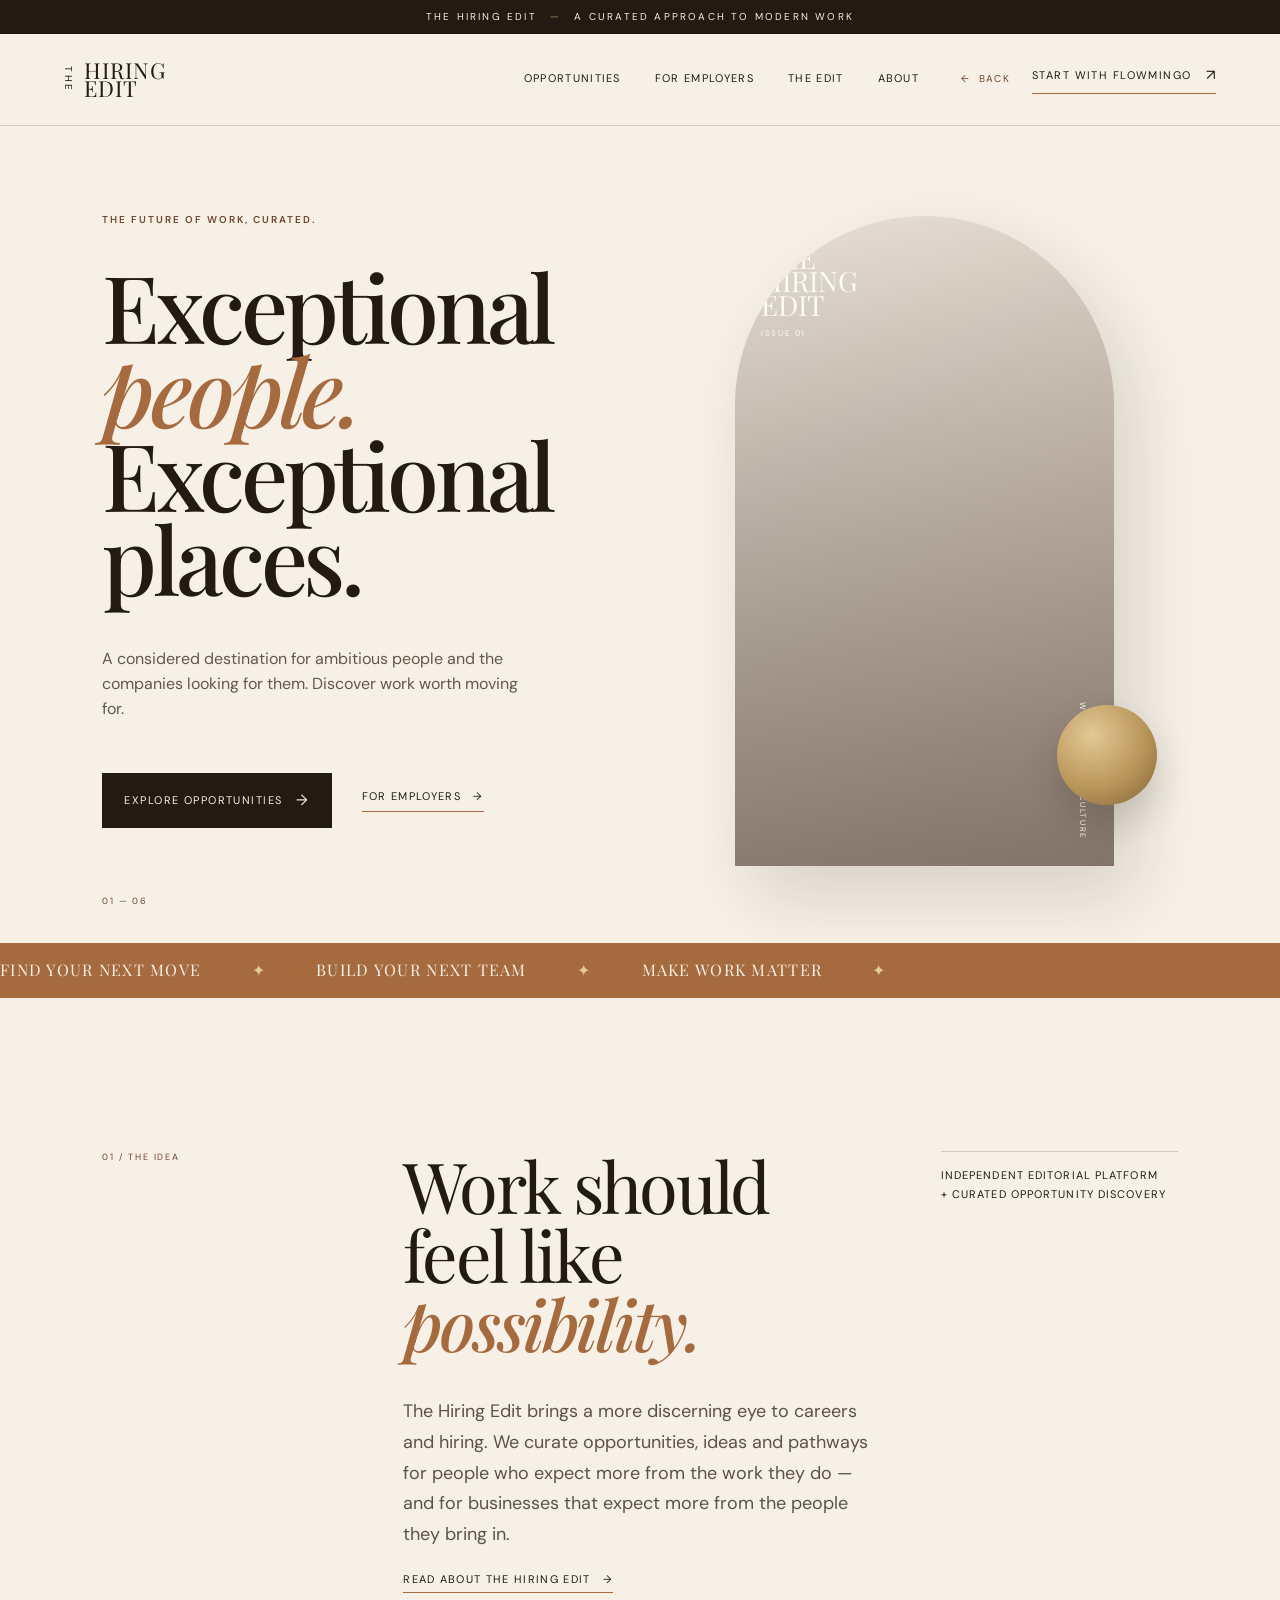
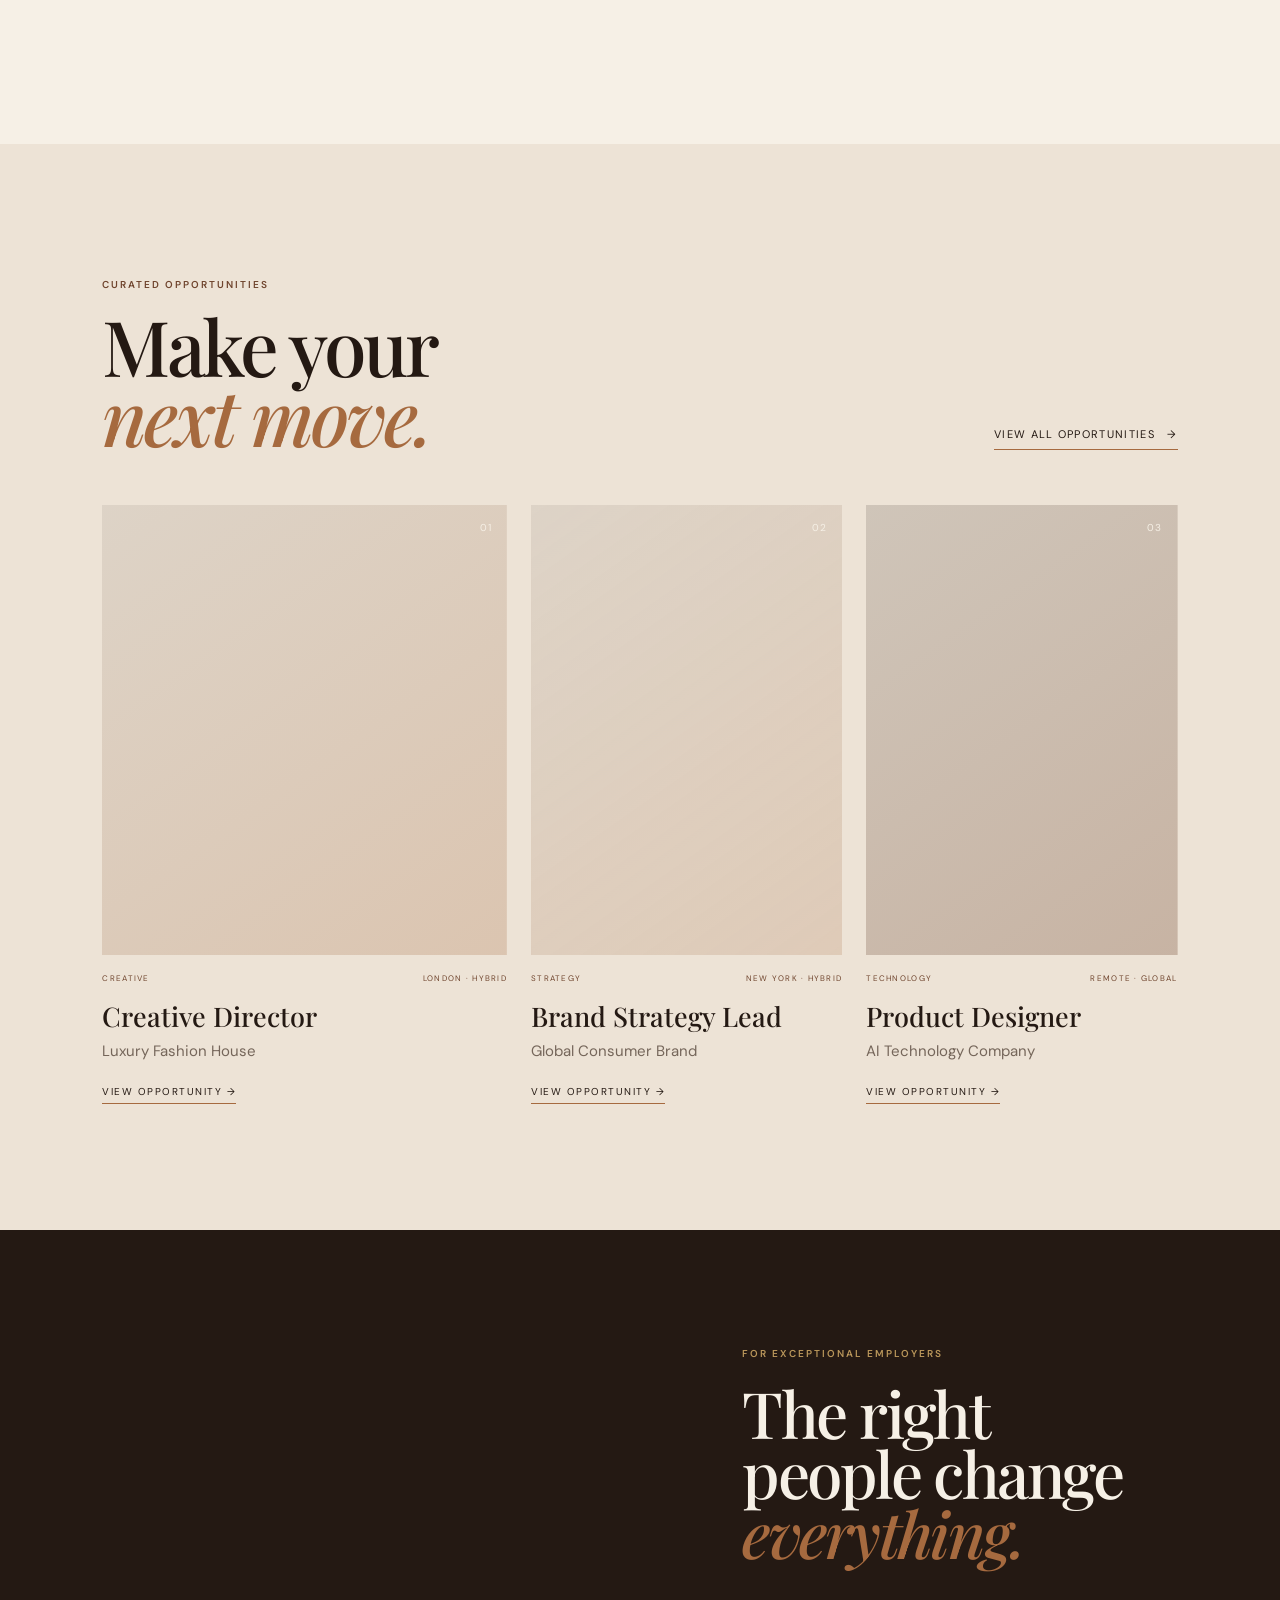
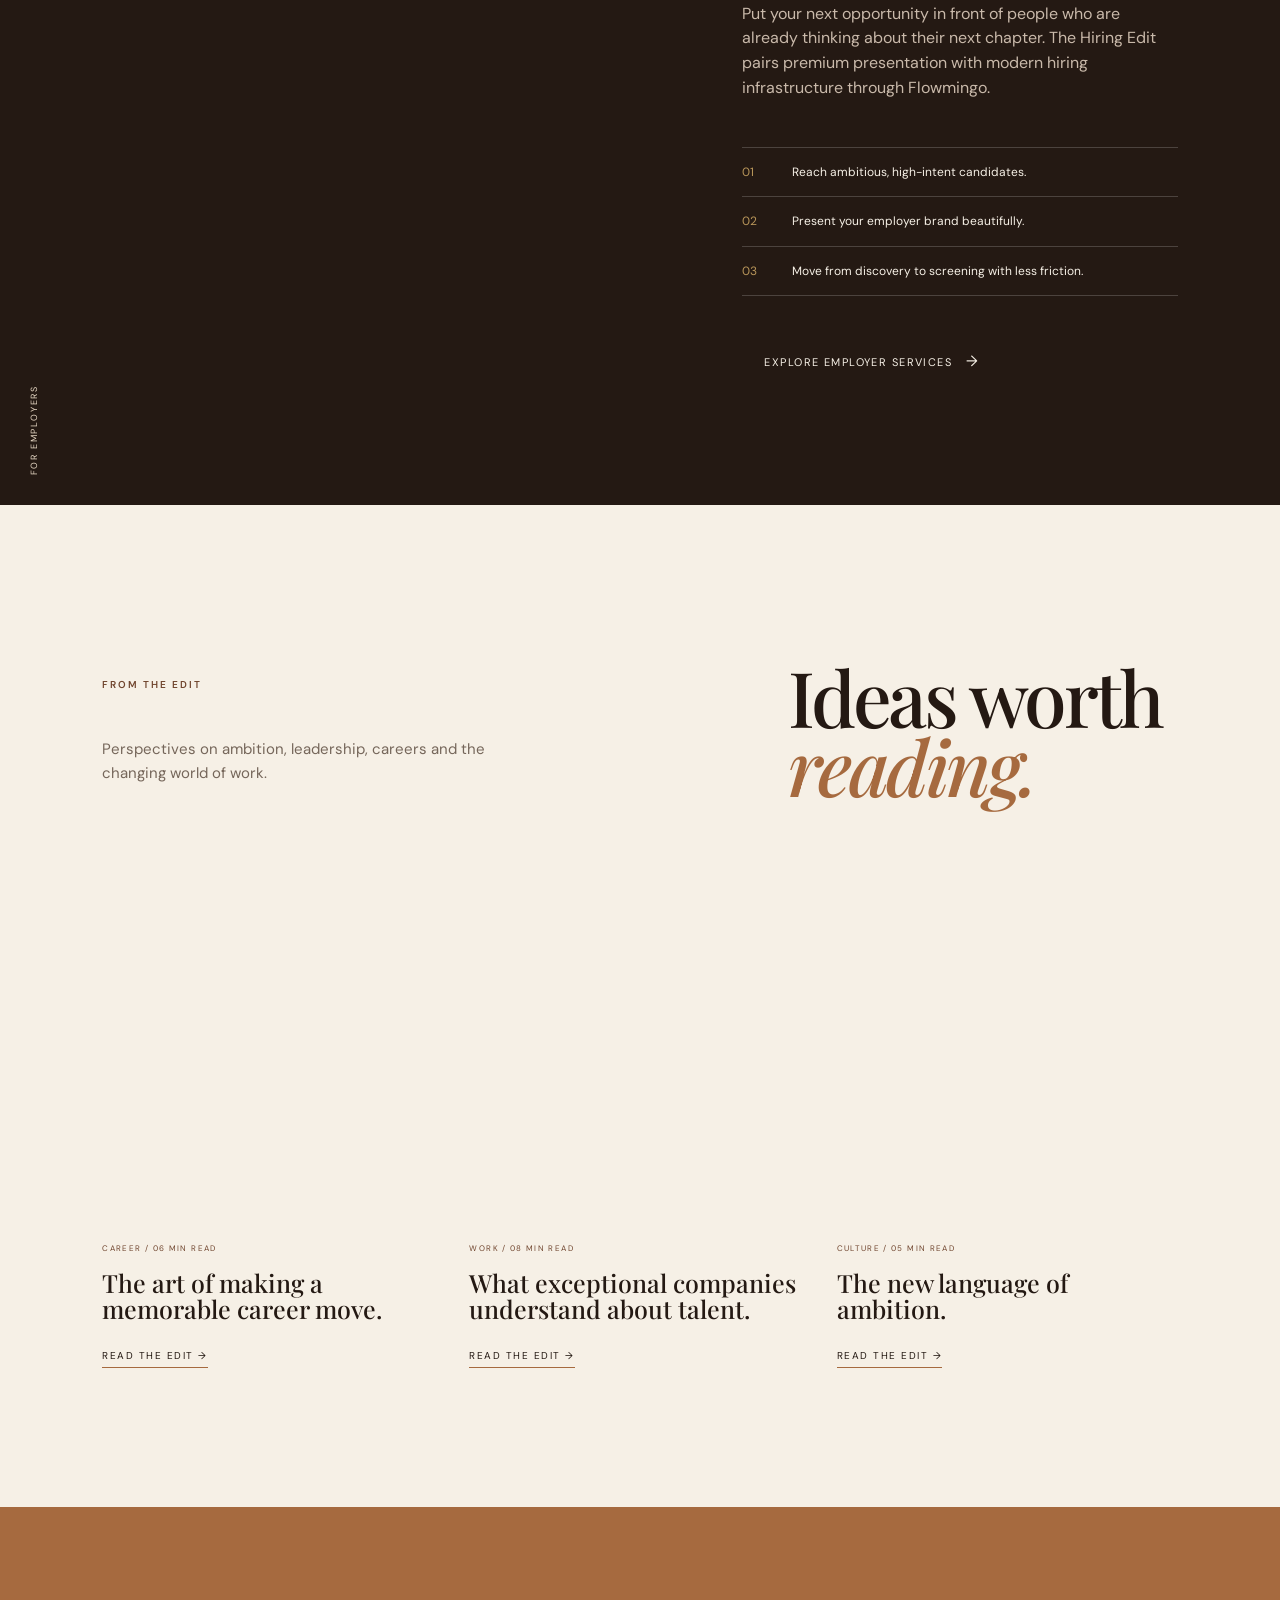
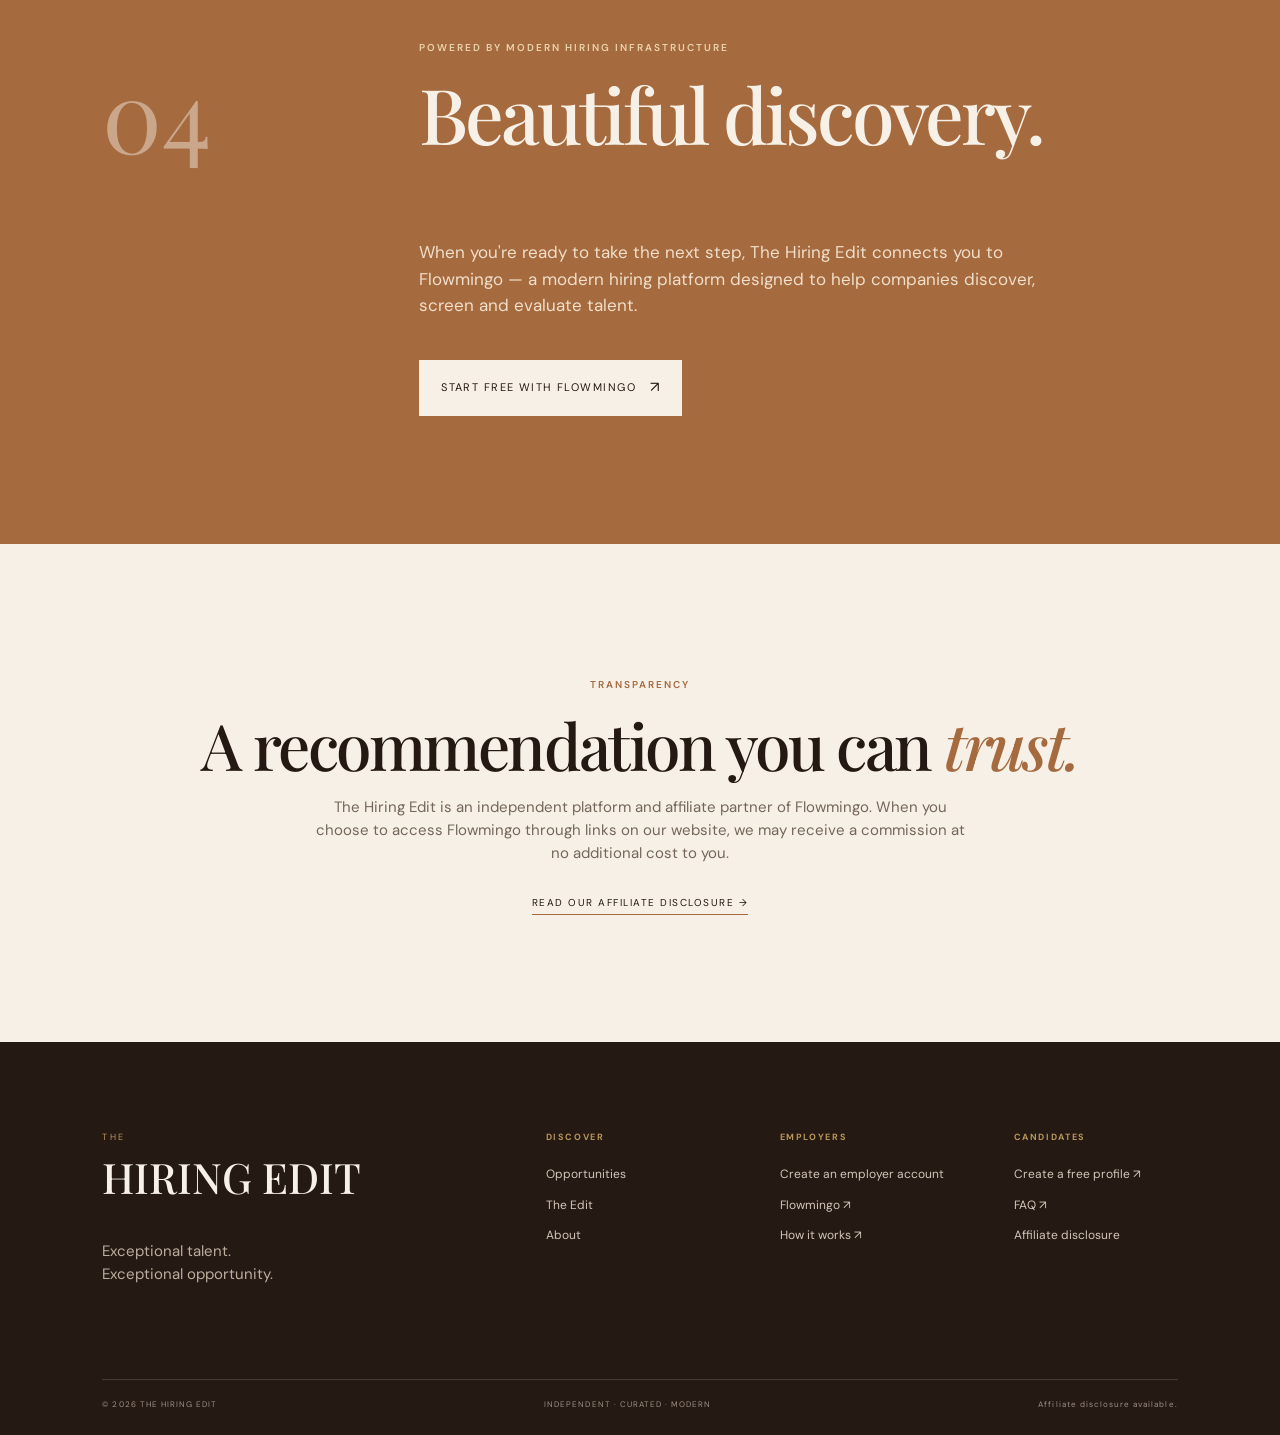
==== commit 82d030de: "Connect homepage navigation to separate pages" ====
--- a/index.html
+++ b/index.html
@@ -1,39 +1,5 @@
 <!doctype html>
 <html lang="en">
-<head>
-  <meta charset="UTF-8" />
-  <meta name="viewport" content="width=device-width, initial-scale=1.0" />
-  <meta name="theme-color" content="#f5eee3" />
-  <meta name="description" content="The Hiring Edit — exceptional talent, exceptional opportunity." />
-  <title>The Hiring Edit — Exceptional Talent. Exceptional Opportunity.</title>
-  <link rel="preconnect" href="https://fonts.googleapis.com">
-  <link rel="preconnect" href="https://fonts.gstatic.com" crossorigin>
-  <link href="https://fonts.googleapis.com/css2?family=DM+Sans:wght@400;500;600&family=Playfair+Display:ital,wght@0,500;0,600;1,500;1,600&display=swap" rel="stylesheet">
-  <link rel="stylesheet" href="styles.css" />
-</head>
-<body>
-  <div class="announcement">THE HIRING EDIT <span>—</span> A CURATED APPROACH TO MODERN WORK</div>
-  <header class="site-header">
-    <a class="brand" href="#top" aria-label="The Hiring Edit home"><span class="brand-mark">THE</span><span class="brand-name">HIRING<br>EDIT</span></a>
-    <nav class="desktop-nav" aria-label="Primary navigation">
-      <a href="https://flowmingo.ai/?utm_source=1186ANIE" target="_blank" rel="noopener">Opportunities</a>
-      <a href="https://flowmingo.ai/?utm_source=1186ANIE" target="_blank" rel="noopener">For Employers</a>
-      <a href="#edit">The Edit</a><a href="#about">About</a>
-    </nav>
-    <div class="header-actions"><button class="back-button" type="button" onclick="goBack()" aria-label="Go back to the previous page">← <span>Back</span></button><a class="nav-cta" href="https://flowmingo.ai/?utm_source=1186ANIE" target="_blank" rel="noopener">Start with Flowmingo <span>↗</span></a></div>
-    <button class="menu-button" aria-label="Open menu">☰</button>
-  </header>
-  <main id="top">
-    <section class="hero"><div class="hero-copy"><p class="eyebrow">THE FUTURE OF WORK, CURATED.</p><h1>Exceptional<br><em>people.</em><br>Exceptional places.</h1><p class="hero-lede">A considered destination for ambitious people and the companies looking for them. Discover work worth moving for.</p><div class="hero-actions"><a class="button button-dark" href="https://flowmingo.ai/?utm_source=1186ANIE" target="_blank" rel="noopener">Explore opportunities <span>↗</span></a><a class="text-link" href="https://flowmingo.ai/?utm_source=1186ANIE" target="_blank" rel="noopener">For employers <span>→</span></a></div></div><div class="hero-art"><div class="arch-image"><div class="image-overlay"></div><div class="editorial-stamp">THE<br>HIRING<br>EDIT<br><small>ISSUE 01</small></div><div class="hero-caption">WORK / TALENT / CULTURE</div></div><div class="gold-disc"></div></div><div class="hero-index">01 — 06</div></section>
-    <section class="marquee" aria-label="Brand statement"><div>FIND YOUR NEXT MOVE <span>✦</span> BUILD YOUR NEXT TEAM <span>✦</span> MAKE WORK MATTER <span>✦</span></div></section>
-    <section class="manifesto section-grid" id="about"><div class="section-label">01 / THE IDEA</div><div class="manifesto-main"><p class="display">Work should feel like <em>possibility.</em></p><p class="body-copy">The Hiring Edit brings a more discerning eye to careers and hiring. We curate opportunities, ideas and pathways for people who expect more from the work they do — and for businesses that expect more from the people they bring in.</p></div><div class="manifesto-note">Independent editorial platform<br>+ curated opportunity discovery</div></section>
-    <section class="opportunities" id="opportunities"><div class="section-heading"><div><span class="eyebrow">CURATED OPPORTUNITIES</span><h2>Make your<br><em>next move.</em></h2></div><a class="text-link" href="https://flowmingo.ai/?utm_source=1186ANIE" target="_blank" rel="noopener">View opportunities on Flowmingo <span>↗</span></a></div><div class="opportunity-grid"><article class="job-card featured"><div class="job-image image-one"><span>01</span></div><div class="job-meta"><span>CREATIVE</span><span>LONDON · HYBRID</span></div><h3>Creative Director</h3><p>Luxury Fashion House</p><a href="https://flowmingo.ai/?utm_source=1186ANIE" target="_blank" rel="noopener">View opportunity →</a></article><article class="job-card"><div class="job-image image-two"><span>02</span></div><div class="job-meta"><span>STRATEGY</span><span>NEW YORK · HYBRID</span></div><h3>Brand Strategy Lead</h3><p>Global Consumer Brand</p><a href="https://flowmingo.ai/?utm_source=1186ANIE" target="_blank" rel="noopener">View opportunity →</a></article><article class="job-card"><div class="job-image image-three"><span>03</span></div><div class="job-meta"><span>TECHNOLOGY</span><span>REMOTE · GLOBAL</span></div><h3>Product Designer</h3><p>AI Technology Company</p><a href="https://flowmingo.ai/?utm_source=1186ANIE" target="_blank" rel="noopener">View opportunity →</a></article></div></section>
-    <section class="employer-panel" id="employers"><div class="panel-image"><div class="vertical-type">FOR EMPLOYERS</div></div><div class="panel-copy"><span class="eyebrow">FOR EXCEPTIONAL EMPLOYERS</span><h2>The right people change <em>everything.</em></h2><p>Put your next opportunity in front of people who are already thinking about their next chapter. The Hiring Edit pairs premium presentation with modern hiring infrastructure through Flowmingo.</p><div class="feature-list"><div><b>01</b><span>Reach ambitious, high-intent candidates.</span></div><div><b>02</b><span>Present your employer brand beautifully.</span></div><div><b>03</b><span>Move from discovery to screening with less friction.</span></div></div><a class="button button-dark" href="https://flowmingo.ai/?utm_source=1186ANIE" target="_blank" rel="noopener">Create your free employer account <span>↗</span></a></div></section>
-    <section class="edit-section" id="edit"><div class="edit-header"><span class="eyebrow">FROM THE EDIT</span><h2>Ideas worth<br><em>reading.</em></h2><p>Perspectives on ambition, leadership, careers and the changing world of work.</p></div><div class="story-grid"><article><div class="story-image story-one"></div><span>CAREER / 06 MIN READ</span><h3>The art of making a memorable career move.</h3><a href="https://flowmingo.ai/?utm_source=1186ANIE" target="_blank" rel="noopener">Explore on Flowmingo →</a></article><article><div class="story-image story-two"></div><span>WORK / 08 MIN READ</span><h3>What exceptional companies understand about talent.</h3><a href="https://flowmingo.ai/?utm_source=1186ANIE" target="_blank" rel="noopener">Explore on Flowmingo →</a></article><article><div class="story-image story-three"></div><span>CULTURE / 05 MIN READ</span><h3>The new language of ambition.</h3><a href="https://flowmingo.ai/?utm_source=1186ANIE" target="_blank" rel="noopener">Explore on Flowmingo →</a></article></div></section>
-    <section class="flowmingo-bridge"><div class="bridge-number">04</div><div class="bridge-copy"><span class="eyebrow">POWERED BY MODERN HIRING INFRASTRUCTURE</span><h2>Beautiful discovery.<br><em>Serious hiring.</em></h2><p>When you're ready to take the next step, The Hiring Edit connects you to Flowmingo — a modern hiring platform designed to help companies discover, screen and evaluate talent.</p><a class="button button-ivory" href="https://flowmingo.ai/?utm_source=1186ANIE" target="_blank" rel="noopener">Start free with Flowmingo <span>↗</span></a></div></section>
-    <section class="transparency"><span class="eyebrow">TRANSPARENCY</span><h2>A recommendation you can <em>trust.</em></h2><p>The Hiring Edit is an independent platform and affiliate partner of Flowmingo. When you choose to access Flowmingo through links on our website, we may receive a commission at no additional cost to you.</p><a href="https://flowmingo.ai/?utm_source=1186ANIE" target="_blank" rel="noopener">Continue to Flowmingo →</a></section>
-  </main>
-  <footer id="affiliate"><div class="footer-top"><div class="footer-brand"><span>THE</span><strong>HIRING EDIT</strong><p>Exceptional talent.<br>Exceptional opportunity.</p></div><div class="footer-links"><div><b>DISCOVER</b><a href="https://flowmingo.ai/?utm_source=1186ANIE" target="_blank" rel="noopener">Opportunities ↗</a><a href="#edit">The Edit</a><a href="#about">About</a></div><div><b>EMPLOYERS</b><a href="https://flowmingo.ai/?utm_source=1186ANIE" target="_blank" rel="noopener">Create an employer account ↗</a><a href="https://flowmingo.ai/?utm_source=1186ANIE" target="_blank" rel="noopener">Flowmingo ↗</a><a href="https://flowmingo.ai/?utm_source=1186ANIE" target="_blank" rel="noopener">How it works ↗</a></div><div><b>CANDIDATES</b><a href="https://flowmingo.ai/candidate?utm_source=1186ANIE" target="_blank" rel="noopener">Create a free profile ↗</a><a href="https://flowmingo.ai/?utm_source=1186ANIE" target="_blank" rel="noopener">FAQ ↗</a><a href="#affiliate">Affiliate disclosure</a></div></div></div><div class="footer-bottom"><span>© 2026 THE HIRING EDIT</span><span>INDEPENDENT · CURATED · MODERN</span><span>Affiliate disclosure available above.</span></div></footer>
-  <script src="script.js"></script>
-</body>
-</html>+<head><meta charset="UTF-8" /><meta name="viewport" content="width=device-width, initial-scale=1.0" /><meta name="theme-color" content="#f5eee3" /><meta name="description" content="The Hiring Edit — exceptional talent, exceptional opportunity." /><title>The Hiring Edit — Exceptional Talent. Exceptional Opportunity.</title><link rel="preconnect" href="https://fonts.googleapis.com"><link rel="preconnect" href="https://fonts.gstatic.com" crossorigin><link href="https://fonts.googleapis.com/css2?family=DM+Sans:wght@400;500;600&family=Playfair+Display:ital,wght@0,500;0,600;1,500&display=swap" rel="stylesheet"><link rel="stylesheet" href="styles.css" /></head>
+<body><div class="announcement">THE HIRING EDIT <span>—</span> A CURATED APPROACH TO MODERN WORK</div><header class="site-header"><a class="brand" href="./" aria-label="The Hiring Edit home"><span class="brand-mark">THE</span><span class="brand-name">HIRING<br>EDIT</span></a><nav class="desktop-nav" aria-label="Primary navigation"><a href="opportunities/">Opportunities</a><a href="employers/">For Employers</a><a href="edit/">The Edit</a><a href="about/">About</a></nav><div class="header-actions"><button class="back-button" type="button" onclick="goBack()" aria-label="Go back to the previous page">← <span>Back</span></button><a class="nav-cta" href="https://flowmingo.ai/?utm_source=1186ANIE" target="_blank" rel="noopener">Start with Flowmingo <span>↗</span></a></div><button class="menu-button" aria-label="Open menu">☰</button></header>
+<main id="top"><section class="hero"><div class="hero-copy"><p class="eyebrow">THE FUTURE OF WORK, CURATED.</p><h1>Exceptional<br><em>people.</em><br>Exceptional places.</h1><p class="hero-lede">A considered destination for ambitious people and the companies looking for them. Discover work worth moving for.</p><div class="hero-actions"><a class="button button-dark" href="opportunities/">Explore opportunities <span>→</span></a><a class="text-link" href="employers/">For employers <span>→</span></a></div></div><div class="hero-art"><div class="arch-image"><div class="image-overlay"></div><div class="editorial-stamp">THE<br>HIRING<br>EDIT<br><small>ISSUE 01</small></div><div class="hero-caption">WORK / TALENT / CULTURE</div></div><div class="gold-disc"></div></div><div class="hero-index">01 — 06</div></section><section class="marquee" aria-label="Brand statement"><div>FIND YOUR NEXT MOVE <span>✦</span> BUILD YOUR NEXT TEAM <span>✦</span> MAKE WORK MATTER <span>✦</span></div></section><section class="manifesto section-grid" id="about"><div class="section-label">01 / THE IDEA</div><div class="manifesto-main"><p class="display">Work should feel like <em>possibility.</em></p><p class="body-copy">The Hiring Edit brings a more discerning eye to careers and hiring. We curate opportunities, ideas and pathways for people who expect more from the work they do — and for businesses that expect more from the people they bring in.</p><a class="text-link" href="about/">Read about The Hiring Edit <span>→</span></a></div><div class="manifesto-note">Independent editorial platform<br>+ curated opportunity discovery</div></section><section class="opportunities" id="opportunities"><div class="section-heading"><div><span class="eyebrow">CURATED OPPORTUNITIES</span><h2>Make your<br><em>next move.</em></h2></div><a class="text-link" href="opportunities/">View all opportunities <span>→</span></a></div><div class="opportunity-grid"><article class="job-card featured"><div class="job-image image-one"><span>01</span></div><div class="job-meta"><span>CREATIVE</span><span>LONDON · HYBRID</span></div><h3>Creative Director</h3><p>Luxury Fashion House</p><a href="opportunities/">View opportunity →</a></article><article class="job-card"><div class="job-image image-two"><span>02</span></div><div class="job-meta"><span>STRATEGY</span><span>NEW YORK · HYBRID</span></div><h3>Brand Strategy Lead</h3><p>Global Consumer Brand</p><a href="opportunities/">View opportunity →</a></article><article class="job-card"><div class="job-image image-three"><span>03</span></div><div class="job-meta"><span>TECHNOLOGY</span><span>REMOTE · GLOBAL</span></div><h3>Product Designer</h3><p>AI Technology Company</p><a href="opportunities/">View opportunity →</a></article></div></section><section class="employer-panel" id="employers"><div class="panel-image"><div class="vertical-type">FOR EMPLOYERS</div></div><div class="panel-copy"><span class="eyebrow">FOR EXCEPTIONAL EMPLOYERS</span><h2>The right people change <em>everything.</em></h2><p>Put your next opportunity in front of people who are already thinking about their next chapter. The Hiring Edit pairs premium presentation with modern hiring infrastructure through Flowmingo.</p><div class="feature-list"><div><b>01</b><span>Reach ambitious, high-intent candidates.</span></div><div><b>02</b><span>Present your employer brand beautifully.</span></div><div><b>03</b><span>Move from discovery to screening with less friction.</span></div></div><a class="button button-dark" href="employers/">Explore employer services <span>→</span></a></div></section><section class="edit-section" id="edit"><div class="edit-header"><span class="eyebrow">FROM THE EDIT</span><h2>Ideas worth<br><em>reading.</em></h2><p>Perspectives on ambition, leadership, careers and the changing world of work.</p></div><div class="story-grid"><article><div class="story-image story-one"></div><span>CAREER / 06 MIN READ</span><h3>The art of making a memorable career move.</h3><a href="edit/">Read The Edit →</a></article><article><div class="story-image story-two"></div><span>WORK / 08 MIN READ</span><h3>What exceptional companies understand about talent.</h3><a href="edit/">Read The Edit →</a></article><article><div class="story-image story-three"></div><span>CULTURE / 05 MIN READ</span><h3>The new language of ambition.</h3><a href="edit/">Read The Edit →</a></article></div></section><section class="flowmingo-bridge"><div class="bridge-number">04</div><div class="bridge-copy"><span class="eyebrow">POWERED BY MODERN HIRING INFRASTRUCTURE</span><h2>Beautiful discovery.<br><em>Serious hiring.</em></h2><p>When you're ready to take the next step, The Hiring Edit connects you to Flowmingo — a modern hiring platform designed to help companies discover, screen and evaluate talent.</p><a class="button button-ivory" href="https://flowmingo.ai/?utm_source=1186ANIE" target="_blank" rel="noopener">Start free with Flowmingo <span>↗</span></a></div></section><section class="transparency"><span class="eyebrow">TRANSPARENCY</span><h2>A recommendation you can <em>trust.</em></h2><p>The Hiring Edit is an independent platform and affiliate partner of Flowmingo. When you choose to access Flowmingo through links on our website, we may receive a commission at no additional cost to you.</p><a href="affiliate/">Read our affiliate disclosure →</a></section></main><footer id="affiliate"><div class="footer-top"><div class="footer-brand"><span>THE</span><strong>HIRING EDIT</strong><p>Exceptional talent.<br>Exceptional opportunity.</p></div><div class="footer-links"><div><b>DISCOVER</b><a href="opportunities/">Opportunities</a><a href="edit/">The Edit</a><a href="about/">About</a></div><div><b>EMPLOYERS</b><a href="employers/">Create an employer account</a><a href="https://flowmingo.ai/?utm_source=1186ANIE" target="_blank" rel="noopener">Flowmingo ↗</a><a href="https://flowmingo.ai/?utm_source=1186ANIE" target="_blank" rel="noopener">How it works ↗</a></div><div><b>CANDIDATES</b><a href="https://flowmingo.ai/candidate?utm_source=1186ANIE" target="_blank" rel="noopener">Create a free profile ↗</a><a href="https://flowmingo.ai/?utm_source=1186ANIE" target="_blank" rel="noopener">FAQ ↗</a><a href="affiliate/">Affiliate disclosure</a></div></div></div><div class="footer-bottom"><span>© 2026 THE HIRING EDIT</span><span>INDEPENDENT · CURATED · MODERN</span><span>Affiliate disclosure available.</span></div></footer><script src="script.js"></script></body></html>
--- a/styles.css
+++ b/styles.css
@@ -1 +1 @@
-:root{--ivory:#f6f0e6;--cream:#e9ded0;--cognac:#a66a3f;--leather:#70452e;--gold:#b9965a;--espresso:#241913;--white:#fffaf2;--line:rgba(36,25,19,.18);--serif:'Playfair Display',Georgia,serif;--sans:'DM Sans',Arial,sans-serif}*{box-sizing:border-box}html{scroll-behavior:smooth}body{margin:0;background:var(--ivory);color:var(--espresso);font-family:var(--sans);font-size:15px;line-height:1.55}a{color:inherit;text-decoration:none}button{font:inherit}.announcement{background:var(--espresso);color:var(--ivory);font-size:10px;letter-spacing:.22em;text-align:center;padding:9px 18px}.announcement span{color:var(--gold);margin:0 8px}.site-header{height:92px;padding:0 5vw;display:flex;align-items:center;justify-content:space-between;border-bottom:1px solid var(--line);position:sticky;top:0;background:rgba(246,240,230,.94);backdrop-filter:blur(18px);z-index:20}.brand{display:flex;align-items:center;gap:12px;line-height:.82}.brand-mark{font-size:10px;letter-spacing:.25em;writing-mode:vertical-rl}.brand-name{font-family:var(--serif);font-size:22px;letter-spacing:.04em}.desktop-nav{display:flex;gap:34px;margin-left:auto;margin-right:42px}.desktop-nav a{font-size:11px;text-transform:uppercase;letter-spacing:.12em;position:relative}.desktop-nav a:after{content:'';position:absolute;left:0;bottom:-7px;width:0;height:1px;background:var(--cognac);transition:.3s}.desktop-nav a:hover:after{width:100%}.nav-cta,.button{display:inline-flex;align-items:center;gap:14px;font-size:11px;text-transform:uppercase;letter-spacing:.13em}.nav-cta{border-bottom:1px solid var(--cognac);padding-bottom:5px}.nav-cta span,.button span{font-size:15px}.menu-button{display:none;background:none;border:0;font-size:20px}.hero{min-height:calc(100vh - 129px);padding:6vw 8vw 5vw;display:grid;grid-template-columns:1fr 1fr;gap:5vw;position:relative;overflow:hidden}.hero-copy{display:flex;flex-direction:column;justify-content:center;padding-bottom:4vw}.eyebrow{font-size:10px;letter-spacing:.2em;text-transform:uppercase;color:var(--leather);font-weight:600}.hero h1{font-family:var(--serif);font-size:clamp(54px,7.3vw,116px);line-height:.9;font-weight:500;letter-spacing:-.045em;margin:25px 0 32px}.hero h1 em,.display em,h2 em{font-weight:500;color:var(--cognac)}.hero-lede{max-width:430px;font-size:16px;color:#66564b}.hero-actions{display:flex;align-items:center;gap:30px;margin-top:35px}.button{padding:16px 22px}.button-dark{background:var(--espresso);color:var(--ivory);transition:.3s}.button-dark:hover{background:var(--cognac);transform:translateY(-2px)}.text-link{font-size:11px;text-transform:uppercase;letter-spacing:.12em;border-bottom:1px solid var(--cognac);padding-bottom:6px}.text-link span{margin-left:8px}.hero-art{position:relative;min-height:650px;display:flex;align-items:center;justify-content:center}.arch-image{width:min(75%,520px);height:650px;background:linear-gradient(145deg,rgba(36,25,19,.05),rgba(112,69,46,.35)),url('https://images.pexels.com/photos/14666436/pexels-photo-14666436.jpeg?auto=compress&cs=tinysrgb&w=1400') center/cover;position:relative;border-radius:260px 260px 0 0;overflow:hidden;box-shadow:20px 30px 70px rgba(36,25,19,.14)}.image-overlay{position:absolute;inset:0;background:linear-gradient(180deg,rgba(36,25,19,.02),rgba(36,25,19,.42))}.editorial-stamp{position:absolute;left:26px;top:30px;color:var(--white);font-family:var(--serif);font-size:28px;line-height:.84}.editorial-stamp small{display:block;font-family:var(--sans);font-size:8px;letter-spacing:.2em;margin-top:14px}.hero-caption{position:absolute;bottom:26px;right:25px;color:var(--white);font-size:8px;letter-spacing:.2em;writing-mode:vertical-rl}.gold-disc{width:100px;height:100px;border-radius:50%;background:radial-gradient(circle at 35% 30%,#e3c994,var(--gold) 55%,#806238);position:absolute;right:4%;bottom:11%;box-shadow:0 18px 35px rgba(36,25,19,.18)}.hero-index{position:absolute;bottom:34px;left:8vw;font-size:9px;letter-spacing:.2em;color:var(--leather)}.marquee{background:var(--cognac);color:var(--ivory);overflow:hidden;white-space:nowrap;padding:15px 0;font-family:var(--serif);font-size:16px;letter-spacing:.08em}.marquee div{display:inline-block;animation:marquee 24s linear infinite}.marquee span{color:#e4ca9a;margin:0 45px}@keyframes marquee{to{transform:translateX(-50%)}}.section-grid{display:grid;grid-template-columns:1fr 2fr 1fr;gap:5vw;padding:12vw 8vw}.section-label{font-size:9px;letter-spacing:.2em;text-transform:uppercase;color:var(--leather)}.display{font-family:var(--serif);font-size:clamp(40px,5.5vw,76px);line-height:.98;margin:0 0 38px;letter-spacing:-.04em}.body-copy{max-width:650px;font-size:18px;line-height:1.7;color:#5f5147}.manifesto-note{font-size:11px;line-height:1.7;text-transform:uppercase;letter-spacing:.1em;border-top:1px solid var(--line);padding-top:14px}.opportunities{background:#ede3d6;padding:10vw 8vw}.section-heading{display:flex;justify-content:space-between;align-items:end;margin-bottom:55px}.section-heading h2,.edit-header h2{font-family:var(--serif);font-weight:500;font-size:clamp(50px,6vw,90px);line-height:.9;letter-spacing:-.045em;margin:16px 0 0}.opportunity-grid{display:grid;grid-template-columns:1.3fr 1fr 1fr;gap:24px}.job-card{min-width:0}.job-image{height:450px;background-size:cover;background-position:center;position:relative;overflow:hidden}.job-image span{position:absolute;right:15px;top:15px;color:var(--ivory);font-size:10px;letter-spacing:.12em}.image-one{background-image:linear-gradient(145deg,rgba(36,25,19,.08),rgba(166,106,63,.25)),url('https://images.pexels.com/photos/22690356/pexels-photo-22690356.jpeg?auto=compress&cs=tinysrgb&w=1200')}.image-two{background-image:linear-gradient(145deg,rgba(36,25,19,.08),rgba(166,106,63,.2)),url('https://images.pexels.com/photos/33510852/pexels-photo-33510852.jpeg?auto=compress&cs=tinysrgb&w=900')}.image-three{background-image:linear-gradient(145deg,rgba(36,25,19,.15),rgba(112,69,46,.3)),url('https://images.pexels.com/photos/15399447/pexels-photo-15399447.jpeg?auto=compress&cs=tinysrgb&w=900')}.job-meta{display:flex;justify-content:space-between;margin-top:17px;font-size:8px;letter-spacing:.16em;color:var(--leather)}.job-card h3{font-family:var(--serif);font-size:27px;font-weight:500;margin:12px 0 2px}.job-card p{margin:0 0 16px;color:#75665a}.job-card a,.story-grid a,.transparency a{font-size:10px;text-transform:uppercase;letter-spacing:.15em;border-bottom:1px solid var(--cognac);padding-bottom:5px}.employer-panel{display:grid;grid-template-columns:1fr 1fr;min-height:760px;background:var(--espresso);color:var(--ivory)}.panel-image{background:linear-gradient(145deg,rgba(36,25,19,.1),rgba(36,25,19,.55)),url('https://images.pexels.com/photos/33136967/pexels-photo-33136967.jpeg?auto=compress&cs=tinysrgb&w=1400') center/cover;position:relative}.vertical-type{position:absolute;left:28px;bottom:30px;writing-mode:vertical-rl;transform:rotate(180deg);font-size:9px;letter-spacing:.2em;color:#eadbc7}.panel-copy{padding:9vw 8vw;display:flex;flex-direction:column;justify-content:center}.panel-copy .eyebrow{color:var(--gold)}.panel-copy h2{font-family:var(--serif);font-weight:500;font-size:clamp(48px,5vw,76px);line-height:.94;letter-spacing:-.04em;margin:22px 0}.panel-copy p{color:#c9b9aa;max-width:530px;font-size:16px}.feature-list{margin:30px 0 38px;border-top:1px solid rgba(255,255,255,.18)}.feature-list div{display:grid;grid-template-columns:35px 1fr;gap:15px;padding:15px 0;border-bottom:1px solid rgba(255,255,255,.18);font-size:12px}.feature-list b{color:var(--gold);font-weight:400}.edit-section{padding:11vw 8vw}.edit-header{display:grid;grid-template-columns:1.2fr .8fr;column-gap:8vw;align-items:end;margin-bottom:55px}.edit-header h2{grid-row:span 2}.edit-header p{max-width:400px;color:#75665a}.story-grid{display:grid;grid-template-columns:repeat(3,1fr);gap:26px}.story-image{height:360px;background-size:cover;background-position:center;margin-bottom:20px}.story-one{background-image:url('https://images.pexels.com/photos/6766291/pexels-photo-6766291.jpeg?auto=compress&cs=tinysrgb&w=1000')}.story-two{background-image:url('https://images.pexels.com/photos/9197358/pexels-photo-9197358.jpeg?auto=compress&cs=tinysrgb&w=1000')}.story-three{background-image:url('https://images.pexels.com/photos/22690354/pexels-photo-22690354.jpeg?auto=compress&cs=tinysrgb&w=1000')}.story-grid span{font-size:8px;letter-spacing:.17em;color:var(--leather)}.story-grid h3{font-family:var(--serif);font-size:25px;line-height:1.05;font-weight:500;margin:12px 0 20px}.flowmingo-bridge{background:var(--cognac);color:var(--ivory);padding:10vw 8vw;display:grid;grid-template-columns:1fr 3fr;gap:5vw}.bridge-number{font-family:var(--serif);font-size:100px;color:rgba(246,240,230,.45)}.bridge-copy{max-width:850px}.bridge-copy .eyebrow{color:#ead4ac}.bridge-copy h2{font-family:var(--serif);font-size:clamp(52px,6vw,92px);line-height:.92;font-weight:500;letter-spacing:-.04em;margin:20px 0}.bridge-copy p{max-width:620px;font-size:17px;color:#f0dfca}.button-ivory{background:var(--ivory);color:var(--espresso);margin-top:25px}.transparency{text-align:center;padding:10vw 15vw}.transparency h2{font-family:var(--serif);font-weight:500;font-size:clamp(45px,5vw,76px);line-height:.95;letter-spacing:-.04em;margin:20px 0}.transparency p{max-width:650px;margin:0 auto 25px;color:#75665a}.transparency .eyebrow{color:var(--cognac)}footer{background:var(--espresso);color:var(--ivory);padding:7vw 8vw 25px}.footer-top{display:flex;justify-content:space-between;gap:8vw;padding-bottom:6vw}.footer-brand span{display:block;font-size:9px;letter-spacing:.25em;color:var(--gold)}.footer-brand strong{font-family:var(--serif);font-size:42px;font-weight:500}.footer-brand p{color:#bcae9f;margin-top:30px}.footer-links{display:grid;grid-template-columns:repeat(3,1fr);gap:70px}.footer-links div{display:flex;flex-direction:column;gap:12px}.footer-links b{font-size:9px;letter-spacing:.18em;color:var(--gold);margin-bottom:8px}.footer-links a{font-size:12px;color:#d3c6b9}.footer-bottom{border-top:1px solid rgba(255,255,255,.15);padding-top:18px;display:flex;justify-content:space-between;font-size:8px;letter-spacing:.13em;color:#9f9185}@media(max-width:900px){.desktop-nav,.nav-cta{display:none}.menu-button{display:block}.hero{grid-template-columns:1fr;padding:13vw 7vw 10vw}.hero-art{min-height:520px}.arch-image{width:75%;height:520px}.section-grid,.employer-panel,.flowmingo-bridge{grid-template-columns:1fr}.section-grid{padding:20vw 7vw}.manifesto-note{margin-top:30px}.opportunities,.edit-section{padding:18vw 7vw}.opportunity-grid,.story-grid{grid-template-columns:1fr}.job-image,.story-image{height:420px}.section-heading,.edit-header{display:block}.section-heading .text-link{display:inline-block;margin-top:30px}.edit-header p{margin-top:30px}.panel-image{min-height:500px}.panel-copy{padding:18vw 7vw}.bridge-number{font-size:70px}.transparency{padding:18vw 8vw}.footer-top{display:block}.footer-links{margin-top:60px;grid-template-columns:1fr 1fr;gap:40px}.footer-bottom{flex-direction:column;gap:10px}.hero h1{font-size:16vw}}+:root{--ivory:#f6f0e6;--cream:#e9ded0;--cognac:#a66a3f;--leather:#70452e;--gold:#b9965a;--espresso:#241913;--white:#fffaf2;--line:rgba(36,25,19,.18);--serif:'Playfair Display',Georgia,serif;--sans:'DM Sans',Arial,sans-serif}*{box-sizing:border-box}html{scroll-behavior:smooth}body{margin:0;background:var(--ivory);color:var(--espresso);font-family:var(--sans);font-size:15px;line-height:1.55}a{color:inherit;text-decoration:none}button{font:inherit}.announcement{background:var(--espresso);color:var(--ivory);font-size:10px;letter-spacing:.22em;text-align:center;padding:9px 18px}.announcement span{color:var(--gold);margin:0 8px}.site-header{height:92px;padding:0 5vw;display:flex;align-items:center;justify-content:space-between;border-bottom:1px solid var(--line);position:sticky;top:0;background:rgba(246,240,230,.94);backdrop-filter:blur(18px);z-index:20}.brand{display:flex;align-items:center;gap:12px;line-height:.82}.brand-mark{font-size:10px;letter-spacing:.25em;writing-mode:vertical-rl}.brand-name{font-family:var(--serif);font-size:22px;letter-spacing:.04em}.desktop-nav{display:flex;gap:34px;margin-left:auto;margin-right:42px}.desktop-nav a{font-size:11px;text-transform:uppercase;letter-spacing:.12em;position:relative}.desktop-nav a:after{content:'';position:absolute;left:0;bottom:-7px;width:0;height:1px;background:var(--cognac);transition:.3s}.desktop-nav a:hover:after{width:100%}.header-actions{display:flex;align-items:center;gap:22px}.back-button{border:0;background:none;color:var(--leather);font-size:10px;text-transform:uppercase;letter-spacing:.13em;cursor:pointer;padding:7px 0;border-bottom:1px solid transparent;transition:.25s}.back-button:hover{color:var(--espresso);border-bottom-color:var(--cognac)}.back-button span{margin-left:4px}.nav-cta,.button{display:inline-flex;align-items:center;gap:14px;font-size:11px;text-transform:uppercase;letter-spacing:.13em}.nav-cta{border-bottom:1px solid var(--cognac);padding-bottom:5px}.nav-cta span,.button span{font-size:15px}.menu-button{display:none;background:none;border:0;font-size:20px}.hero{min-height:calc(100vh - 129px);padding:6vw 8vw 5vw;display:grid;grid-template-columns:1fr 1fr;gap:5vw;position:relative;overflow:hidden}.hero-copy{display:flex;flex-direction:column;justify-content:center;padding-bottom:4vw}.eyebrow{font-size:10px;letter-spacing:.2em;text-transform:uppercase;color:var(--leather);font-weight:600}.hero h1{font-family:var(--serif);font-size:clamp(54px,7.3vw,116px);line-height:.9;font-weight:500;letter-spacing:-.045em;margin:25px 0 32px}.hero h1 em,.display em,h2 em{font-weight:500;color:var(--cognac)}.hero-lede{max-width:430px;font-size:16px;color:#66564b}.hero-actions{display:flex;align-items:center;gap:30px;margin-top:35px}.button{padding:16px 22px}.button-dark{background:var(--espresso);color:var(--ivory);transition:.3s}.button-dark:hover{background:var(--cognac);transform:translateY(-2px)}.text-link{font-size:11px;text-transform:uppercase;letter-spacing:.12em;border-bottom:1px solid var(--cognac);padding-bottom:6px}.text-link span{margin-left:8px}.hero-art{position:relative;min-height:650px;display:flex;align-items:center;justify-content:center}.arch-image{width:min(75%,520px);height:650px;background:linear-gradient(145deg,rgba(36,25,19,.05),rgba(112,69,46,.35)),url('https://images.pexels.com/photos/35644501/pexels-photo-35644501.jpeg?auto=compress&cs=tinysrgb&w=1400') center/cover;position:relative;border-radius:260px 260px 0 0;overflow:hidden;box-shadow:20px 30px 70px rgba(36,25,19,.14)}.image-overlay{position:absolute;inset:0;background:linear-gradient(180deg,rgba(36,25,19,.02),rgba(36,25,19,.42))}.editorial-stamp{position:absolute;left:26px;top:30px;color:var(--white);font-family:var(--serif);font-size:28px;line-height:.84}.editorial-stamp small{display:block;font-family:var(--sans);font-size:8px;letter-spacing:.2em;margin-top:14px}.hero-caption{position:absolute;bottom:26px;right:25px;color:var(--white);font-size:8px;letter-spacing:.2em;writing-mode:vertical-rl}.gold-disc{width:100px;height:100px;border-radius:50%;background:radial-gradient(circle at 35% 30%,#e3c994,var(--gold) 55%,#806238);position:absolute;right:4%;bottom:11%;box-shadow:0 18px 35px rgba(36,25,19,.18)}.hero-index{position:absolute;bottom:34px;left:8vw;font-size:9px;letter-spacing:.2em;color:var(--leather)}.marquee{background:var(--cognac);color:var(--ivory);overflow:hidden;white-space:nowrap;padding:15px 0;font-family:var(--serif);font-size:16px;letter-spacing:.08em}.marquee div{display:inline-block;animation:marquee 24s linear infinite}.marquee span{color:#e4ca9a;margin:0 45px}@keyframes marquee{to{transform:translateX(-50%)}}.section-grid{display:grid;grid-template-columns:1fr 2fr 1fr;gap:5vw;padding:12vw 8vw}.section-label{font-size:9px;letter-spacing:.2em;text-transform:uppercase;color:var(--leather)}.display{font-family:var(--serif);font-size:clamp(40px,5.5vw,76px);line-height:.98;margin:0 0 38px;letter-spacing:-.04em}.body-copy{max-width:650px;font-size:18px;line-height:1.7;color:#5f5147}.manifesto-note{font-size:11px;line-height:1.7;text-transform:uppercase;letter-spacing:.1em;border-top:1px solid var(--line);padding-top:14px}.opportunities{background:#ede3d6;padding:10vw 8vw}.section-heading{display:flex;justify-content:space-between;align-items:end;margin-bottom:55px}.section-heading h2,.edit-header h2{font-family:var(--serif);font-weight:500;font-size:clamp(50px,6vw,90px);line-height:.9;letter-spacing:-.045em;margin:16px 0 0}.opportunity-grid{display:grid;grid-template-columns:1.3fr 1fr 1fr;gap:24px}.job-card{min-width:0}.job-image{height:450px;background-size:cover;background-position:center;position:relative;overflow:hidden}.job-image span{position:absolute;right:15px;top:15px;color:var(--ivory);font-size:10px;letter-spacing:.12em}.image-one{background-image:linear-gradient(145deg,rgba(36,25,19,.08),rgba(166,106,63,.25)),url('https://images.pexels.com/photos/22690356/pexels-photo-22690356.jpeg?auto=compress&cs=tinysrgb&w=1200')}.image-two{background-image:linear-gradient(145deg,rgba(36,25,19,.08),rgba(166,106,63,.2)),url('https://images.pexels.com/photos/33510852/pexels-photo-33510852.jpeg?auto=compress&cs=tinysrgb&w=900')}.image-three{background-image:linear-gradient(145deg,rgba(36,25,19,.15),rgba(112,69,46,.3)),url('https://images.pexels.com/photos/15399447/pexels-photo-15399447.jpeg?auto=compress&cs=tinysrgb&w=900')}.job-meta{display:flex;justify-content:space-between;margin-top:17px;font-size:8px;letter-spacing:.16em;color:var(--leather)}.job-card h3{font-family:var(--serif);font-size:27px;font-weight:500;margin:12px 0 2px}.job-card p{margin:0 0 16px;color:#75665a}.job-card a,.story-grid a,.transparency a{font-size:10px;text-transform:uppercase;letter-spacing:.15em;border-bottom:1px solid var(--cognac);padding-bottom:5px}.employer-panel{display:grid;grid-template-columns:1fr 1fr;min-height:760px;background:var(--espresso);color:var(--ivory)}.panel-image{background:linear-gradient(145deg,rgba(36,25,19,.1),rgba(36,25,19,.55)),url('https://images.pexels.com/photos/33136967/pexels-photo-33136967.jpeg?auto=compress&cs=tinysrgb&w=1400') center/cover;position:relative}.vertical-type{position:absolute;left:28px;bottom:30px;writing-mode:vertical-rl;transform:rotate(180deg);font-size:9px;letter-spacing:.2em;color:#eadbc7}.panel-copy{padding:9vw 8vw;display:flex;flex-direction:column;justify-content:center}.panel-copy .eyebrow{color:var(--gold)}.panel-copy h2{font-family:var(--serif);font-weight:500;font-size:clamp(48px,5vw,76px);line-height:.94;letter-spacing:-.04em;margin:22px 0}.panel-copy p{color:#c9b9aa;max-width:530px;font-size:16px}.feature-list{margin:30px 0 38px;border-top:1px solid rgba(255,255,255,.18)}.feature-list div{display:grid;grid-template-columns:35px 1fr;gap:15px;padding:15px 0;border-bottom:1px solid rgba(255,255,255,.18);font-size:12px}.feature-list b{color:var(--gold);font-weight:400}.edit-section{padding:11vw 8vw}.edit-header{display:grid;grid-template-columns:1.2fr .8fr;column-gap:8vw;align-items:end;margin-bottom:55px}.edit-header h2{grid-row:span 2}.edit-header p{max-width:400px;color:#75665a}.story-grid{display:grid;grid-template-columns:repeat(3,1fr);gap:26px}.story-image{height:360px;background-size:cover;background-position:center;margin-bottom:20px}.story-one{background-image:url('https://images.pexels.com/photos/6766291/pexels-photo-6766291.jpeg?auto=compress&cs=tinysrgb&w=1000')}.story-two{background-image:url('https://images.pexels.com/photos/9197358/pexels-photo-9197358.jpeg?auto=compress&cs=tinysrgb&w=1000')}.story-three{background-image:url('https://images.pexels.com/photos/22690354/pexels-photo-22690354.jpeg?auto=compress&cs=tinysrgb&w=1000')}.story-grid span{font-size:8px;letter-spacing:.17em;color:var(--leather)}.story-grid h3{font-family:var(--serif);font-size:25px;line-height:1.05;font-weight:500;margin:12px 0 20px}.flowmingo-bridge{background:var(--cognac);color:var(--ivory);padding:10vw 8vw;display:grid;grid-template-columns:1fr 3fr;gap:5vw}.bridge-number{font-family:var(--serif);font-size:100px;color:rgba(246,240,230,.45)}.bridge-copy{max-width:850px}.bridge-copy .eyebrow{color:#ead4ac}.bridge-copy h2{font-family:var(--serif);font-size:clamp(52px,6vw,92px);line-height:.92;font-weight:500;letter-spacing:-.04em;margin:20px 0}.bridge-copy p{max-width:620px;font-size:17px;color:#f0dfca}.button-ivory{background:var(--ivory);color:var(--espresso);margin-top:25px}.transparency{text-align:center;padding:10vw 15vw}.transparency h2{font-family:var(--serif);font-weight:500;font-size:clamp(45px,5vw,76px);line-height:.95;letter-spacing:-.04em;margin:20px 0}.transparency p{max-width:650px;margin:0 auto 25px;color:#75665a}.transparency .eyebrow{color:var(--cognac)}footer{background:var(--espresso);color:var(--ivory);padding:7vw 8vw 25px}.footer-top{display:flex;justify-content:space-between;gap:8vw;padding-bottom:6vw}.footer-brand span{display:block;font-size:9px;letter-spacing:.25em;color:var(--gold)}.footer-brand strong{font-family:var(--serif);font-size:42px;font-weight:500}.footer-brand p{color:#bcae9f;margin-top:30px}.footer-links{display:grid;grid-template-columns:repeat(3,1fr);gap:70px}.footer-links div{display:flex;flex-direction:column;gap:12px}.footer-links b{font-size:9px;letter-spacing:.18em;color:var(--gold);margin-bottom:8px}.footer-links a{font-size:12px;color:#d3c6b9}.footer-bottom{border-top:1px solid rgba(255,255,255,.15);padding-top:18px;display:flex;justify-content:space-between;font-size:8px;letter-spacing:.13em;color:#9f9185}.inner-hero{min-height:620px;padding:10vw 8vw;display:grid;grid-template-columns:1fr 120px;gap:5vw;align-items:end;background:var(--ivory)}.inner-hero h1{font-family:var(--serif);font-size:clamp(58px,8vw,112px);line-height:.88;font-weight:500;letter-spacing:-.05em;max-width:1000px;margin:25px 0 30px}.inner-hero h1 em{color:var(--cognac);font-weight:500}.inner-hero p{max-width:620px;color:#66564b;font-size:18px;line-height:1.7;margin-bottom:35px}.inner-number{font-family:var(--serif);font-size:120px;line-height:1;color:var(--cream);justify-self:end}.inner-hero-dark{background:var(--espresso);color:var(--ivory)}.inner-hero-dark .eyebrow{color:var(--gold)}.inner-hero-dark p{color:#c9b9aa}.inner-hero-dark .inner-number{color:rgba(185,150,90,.18)}.page-section{padding-top:9vw;padding-bottom:9vw}.page-cta{text-align:center;padding:11vw 8vw;background:var(--cream)}.page-cta h2{font-family:var(--serif);font-size:clamp(52px,7vw,92px);line-height:.9;font-weight:500;letter-spacing:-.045em;margin:18px 0 35px}.page-cta h2 em{color:var(--cognac)}.employer-page-section{display:grid;grid-template-columns:1fr 1fr;gap:10vw;padding:11vw 8vw;background:#ede3d6}.employer-copy h2,.about-principles h2{font-family:var(--serif);font-size:clamp(48px,6vw,82px);line-height:.92;font-weight:500;letter-spacing:-.045em;margin:20px 0 25px}.employer-copy h2 em,.about-principles h2 em{color:var(--cognac)}.employer-copy p{max-width:560px;font-size:18px;line-height:1.7;color:#5f5147}.employer-page-section .feature-list{margin:0}.employer-page-section .feature-list div{color:var(--espresso);border-color:var(--line);padding:22px 0;font-size:14px}.employer-page-section .feature-list b{color:var(--cognac)}.story-dek{color:#75665a;max-width:360px;margin:0 0 18px}.about-principles{display:grid;grid-template-columns:1fr 1fr;gap:10vw;padding:11vw 8vw}.principle-list{border-top:1px solid var(--line);align-self:center}.principle-list div{display:grid;grid-template-columns:40px 1fr;gap:18px;padding:22px 0;border-bottom:1px solid var(--line);font-size:14px}.principle-list b{color:var(--cognac);font-weight:500}.transparency-page{background:#ede3d6;padding:11vw 18vw}.transparency-page h2{max-width:900px;margin:20px auto 35px}.transparency-page p{max-width:760px;font-size:17px;line-height:1.8}.transparency-page p+p{margin-top:18px}@media(max-width:900px){.desktop-nav,.nav-cta{display:none}.menu-button{display:block}.header-actions{margin-left:auto;margin-right:16px}.back-button span{display:none}.site-header{position:sticky}.desktop-nav.mobile-open{display:flex;position:absolute;top:100%;left:0;right:0;margin:0;padding:20px 7vw 24px;background:var(--ivory);border-bottom:1px solid var(--line);box-shadow:0 16px 30px rgba(36,25,19,.08);flex-direction:column;gap:18px;z-index:30}.desktop-nav.mobile-open a{font-size:11px}.hero{grid-template-columns:1fr;padding:13vw 7vw 10vw}.hero-art{min-height:520px}.arch-image{width:75%;height:520px}.section-grid,.employer-panel,.flowmingo-bridge,.employer-page-section,.about-principles{grid-template-columns:1fr}.section-grid{padding:20vw 7vw}.manifesto-note{margin-top:30px}.opportunities,.edit-section{padding:18vw 7vw}.opportunity-grid,.story-grid{grid-template-columns:1fr}.job-image,.story-image{height:420px}.section-heading,.edit-header{display:block}.section-heading .text-link{display:inline-block;margin-top:30px}.edit-header p{margin-top:30px}.panel-image{min-height:500px}.panel-copy{padding:18vw 7vw}.bridge-number{font-size:70px}.transparency{padding:18vw 8vw}.footer-top{display:block}.footer-links{margin-top:60px;grid-template-columns:1fr 1fr;gap:40px}.footer-bottom{flex-direction:column;gap:10px}.hero h1{font-size:16vw}.inner-hero{min-height:560px;padding:18vw 7vw 14vw;grid-template-columns:1fr}.inner-hero h1{font-size:16vw}.inner-number{display:none}.employer-page-section,.about-principles{padding:18vw 7vw}.transparency-page{padding:18vw 8vw}.page-cta{padding:18vw 7vw}}
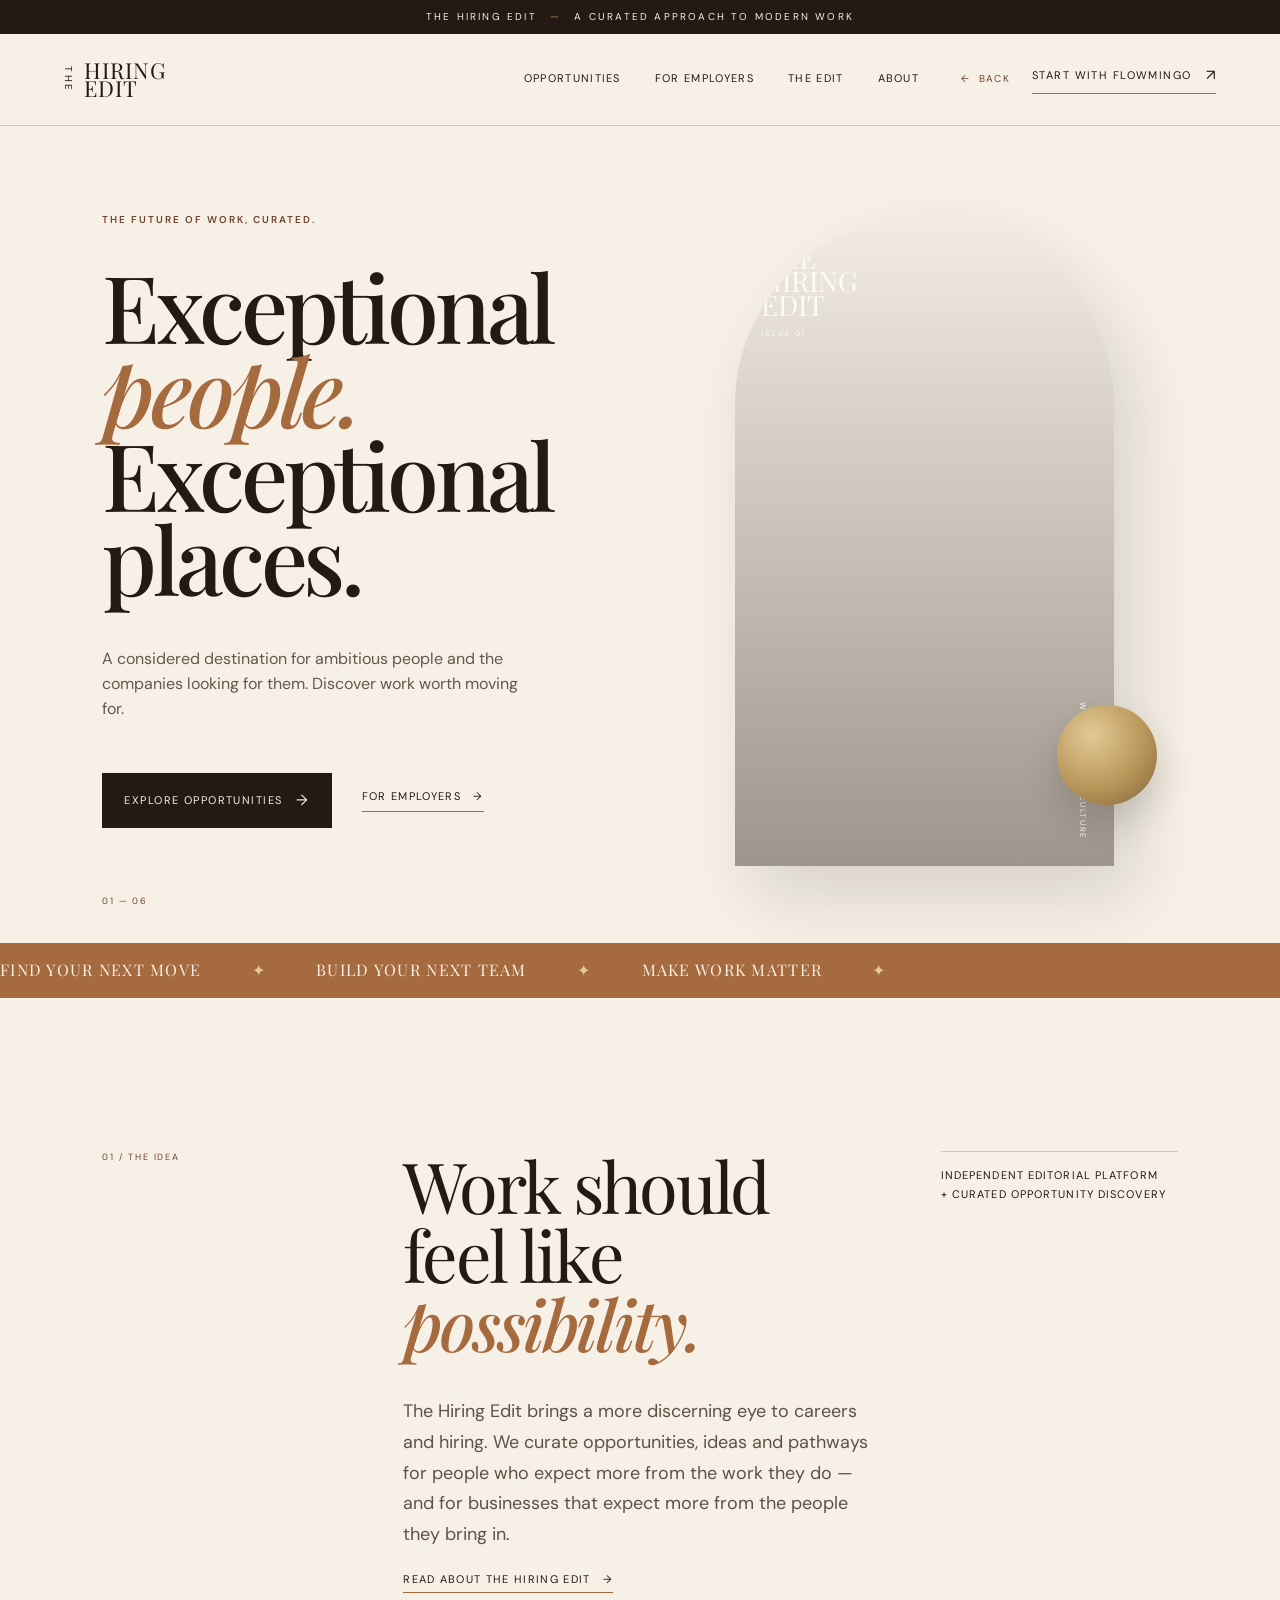
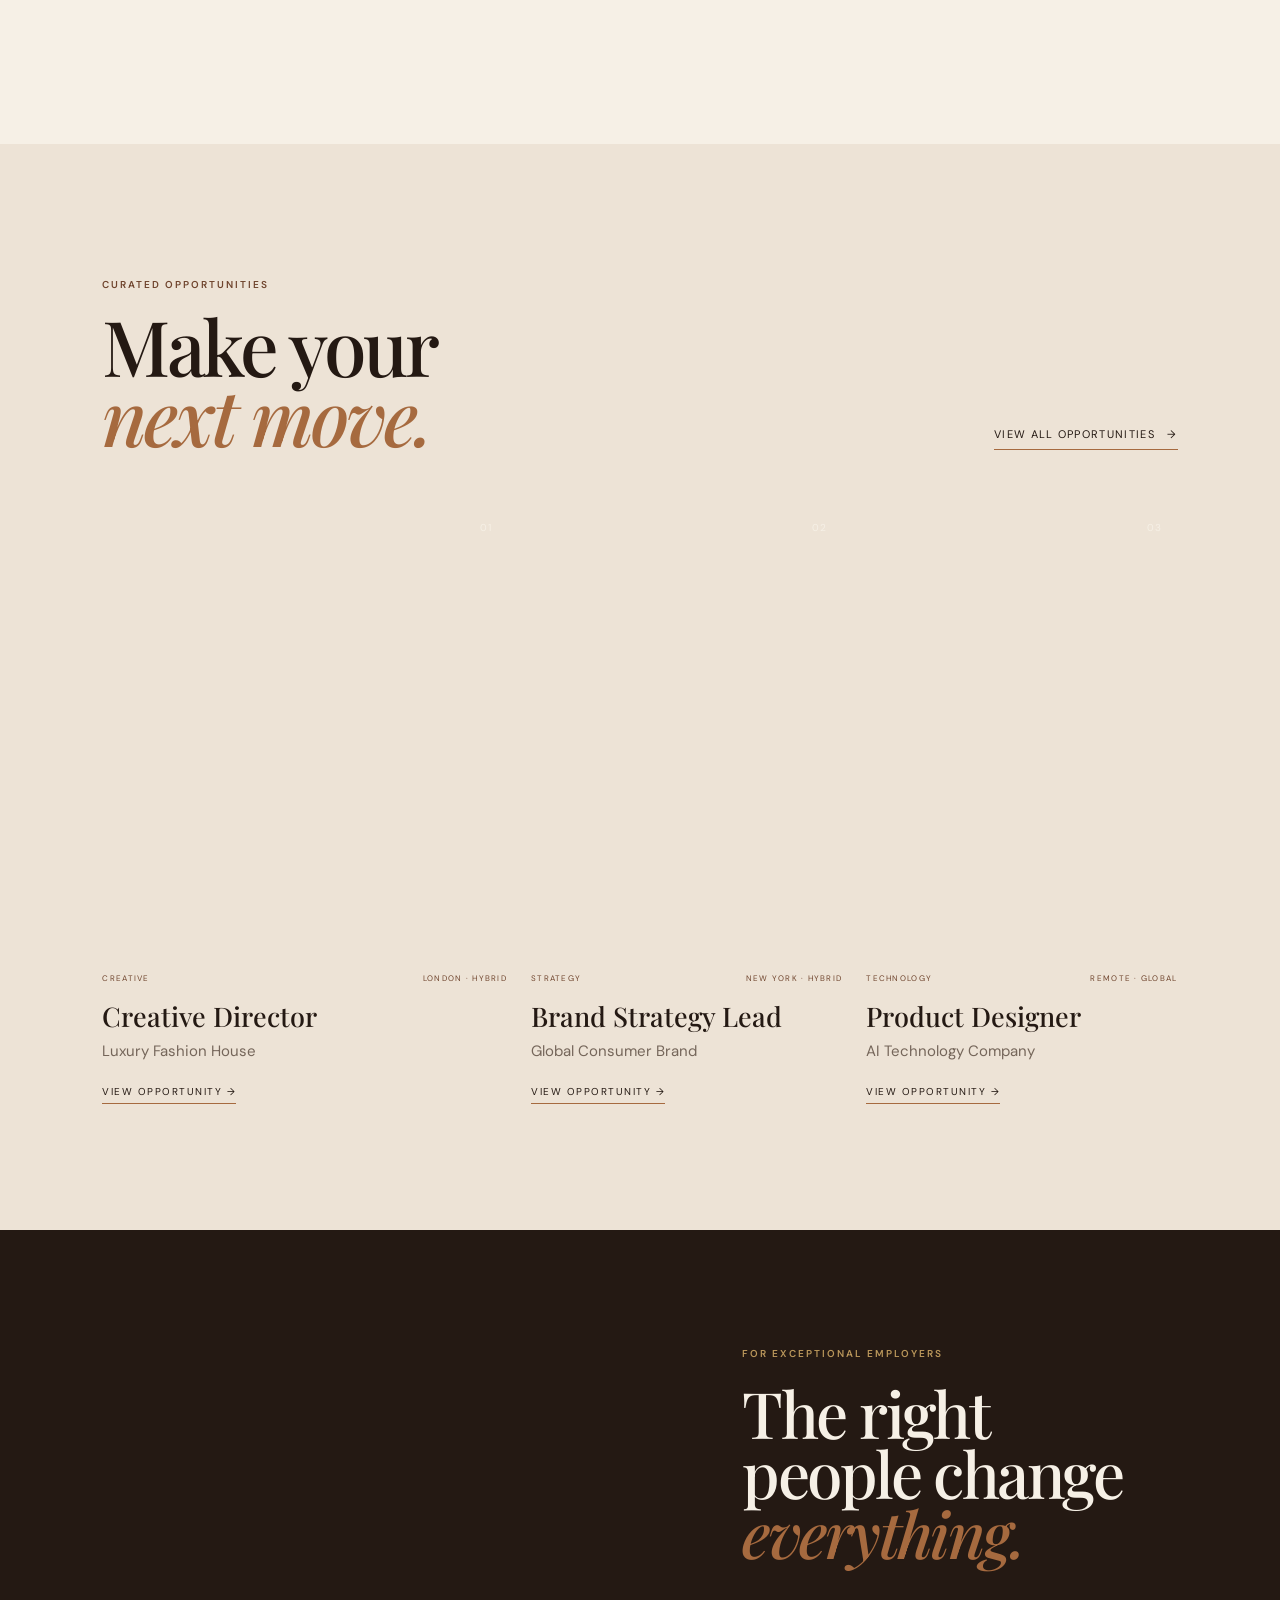
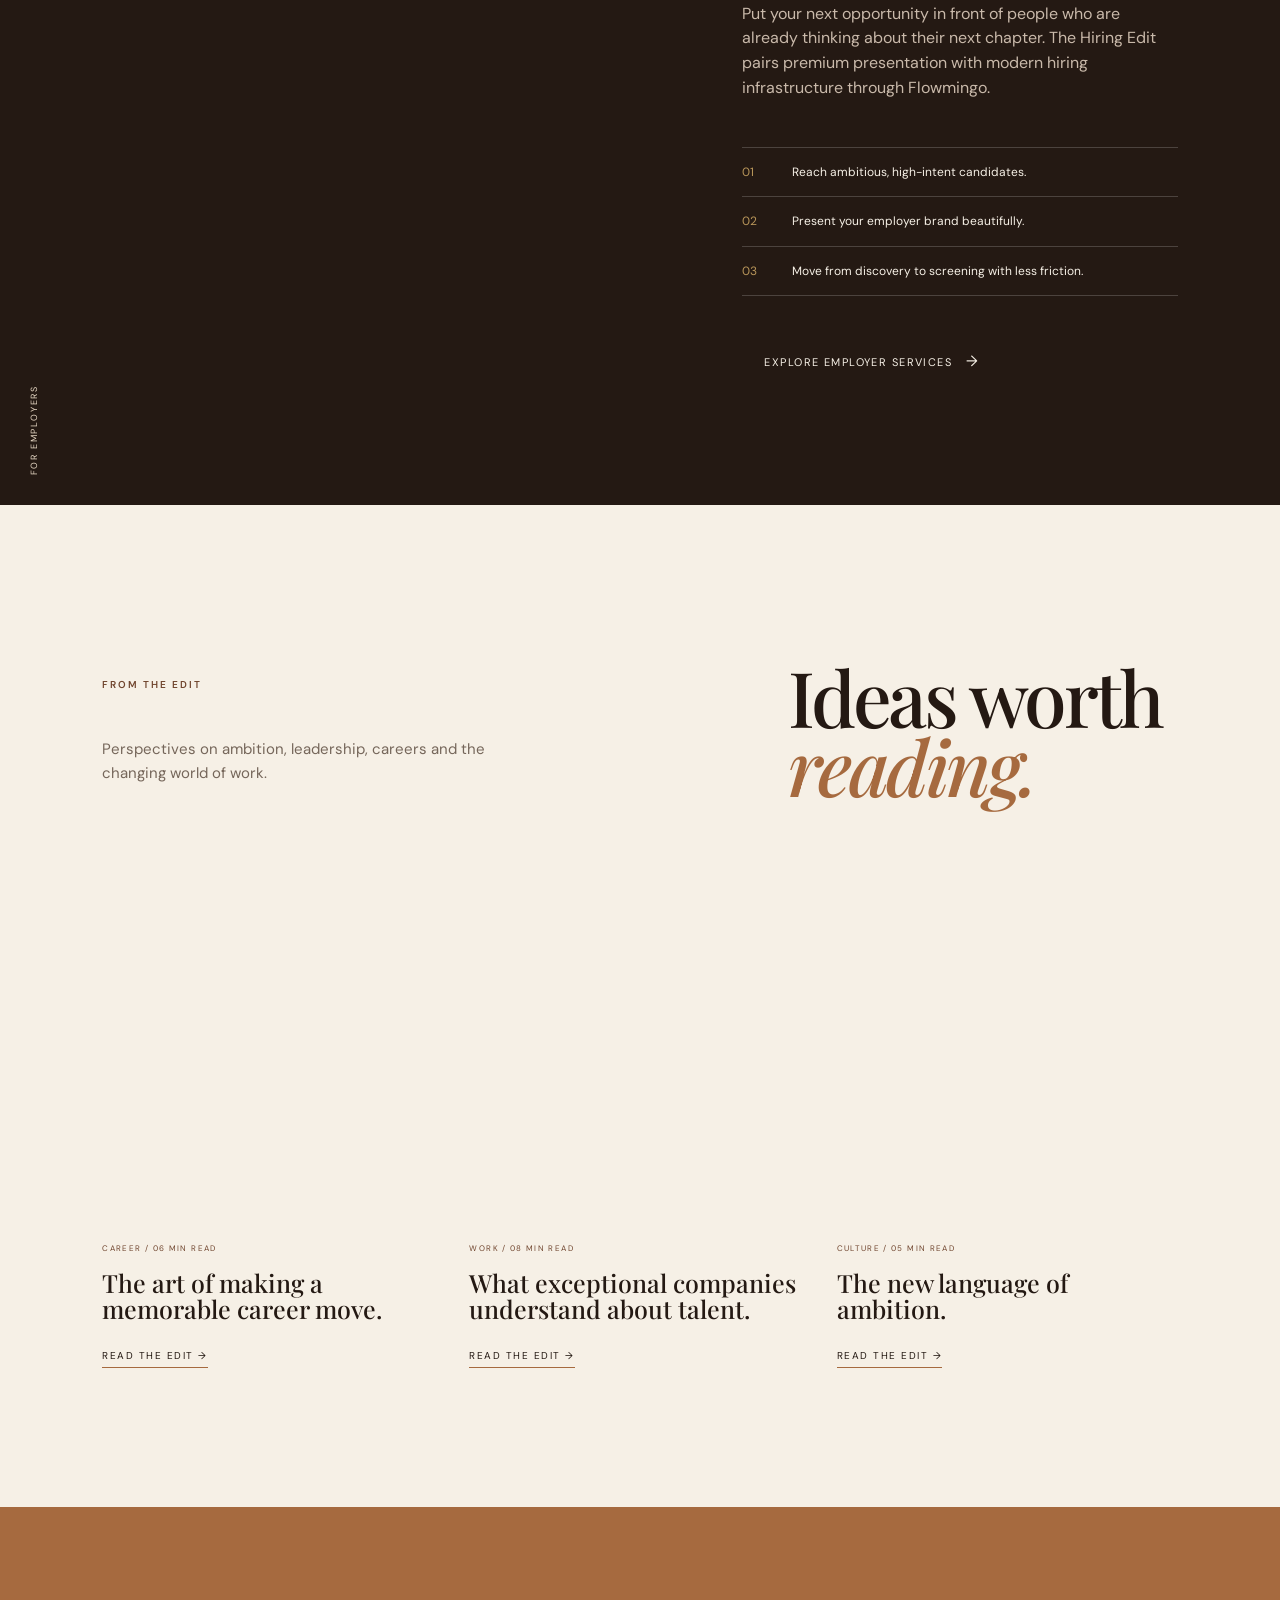
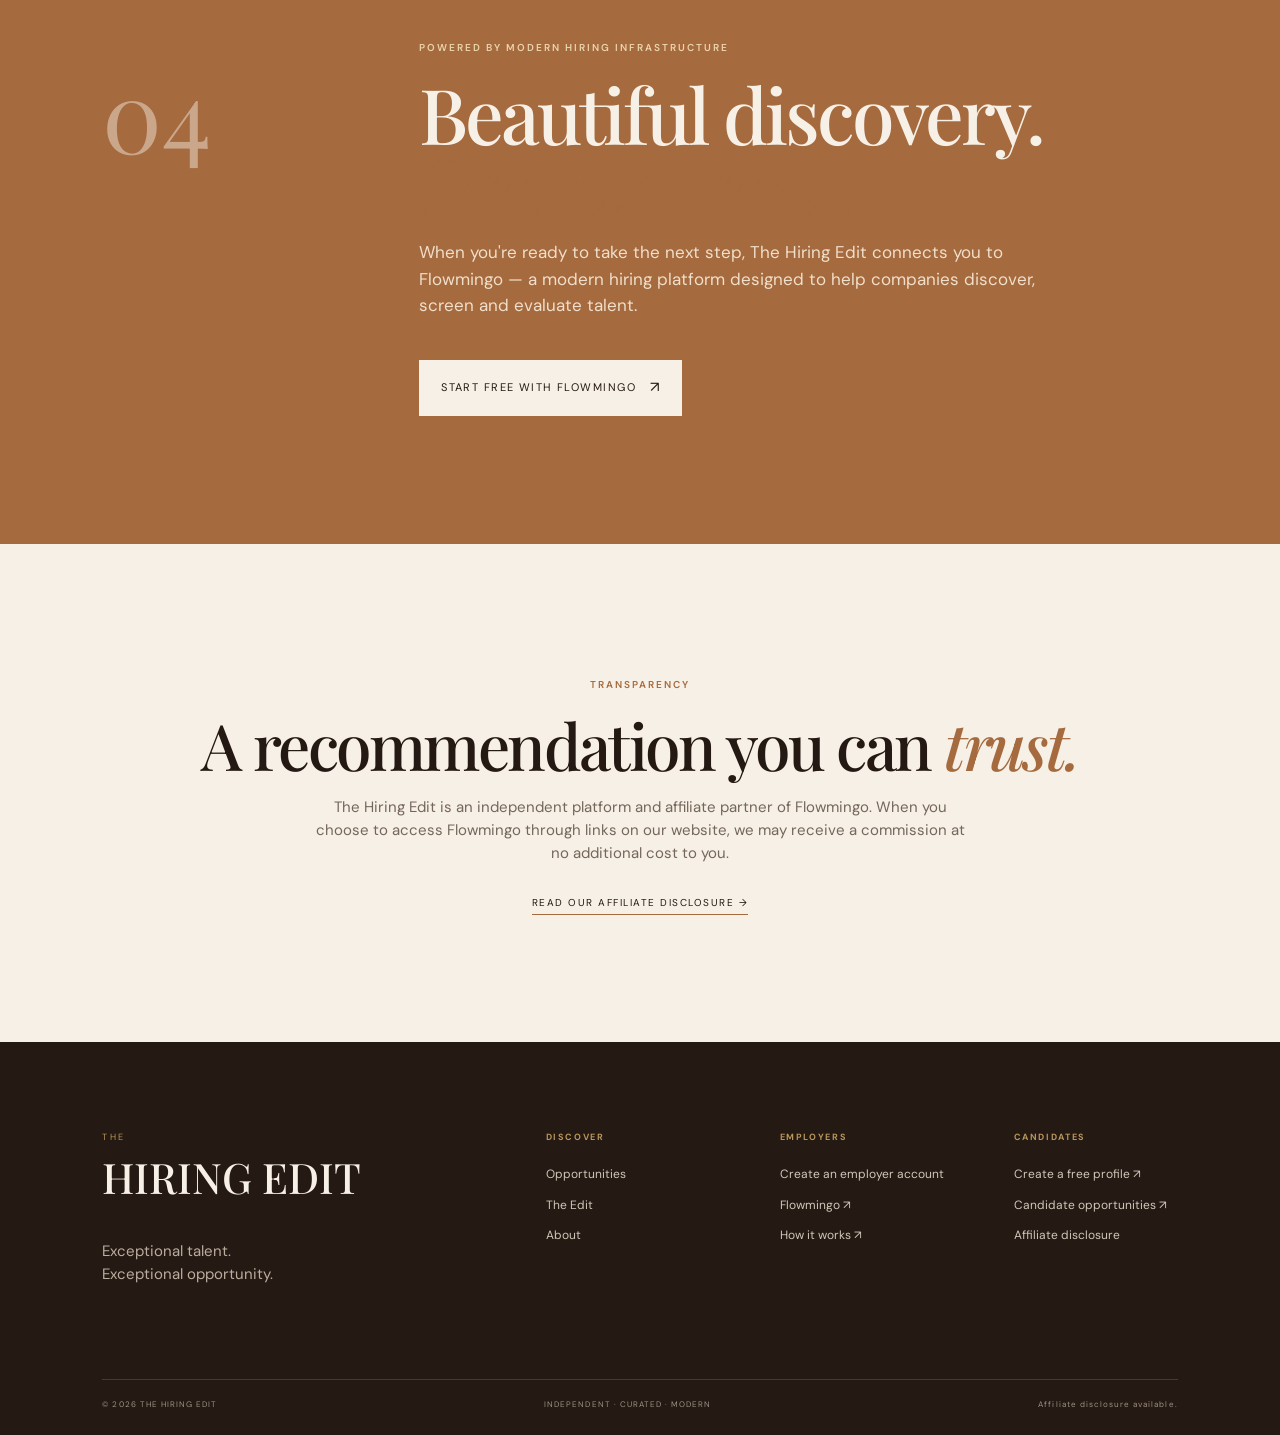
==== commit 728073ef: "Update candidate Flowmingo destination across website" ====
--- a/index.html
+++ b/index.html
@@ -2,4 +2,4 @@
 <html lang="en">
 <head><meta charset="UTF-8" /><meta name="viewport" content="width=device-width, initial-scale=1.0" /><meta name="theme-color" content="#f5eee3" /><meta name="description" content="The Hiring Edit — exceptional talent, exceptional opportunity." /><title>The Hiring Edit — Exceptional Talent. Exceptional Opportunity.</title><link rel="preconnect" href="https://fonts.googleapis.com"><link rel="preconnect" href="https://fonts.gstatic.com" crossorigin><link href="https://fonts.googleapis.com/css2?family=DM+Sans:wght@400;500;600&family=Playfair+Display:ital,wght@0,500;0,600;1,500&display=swap" rel="stylesheet"><link rel="stylesheet" href="styles.css" /></head>
 <body><div class="announcement">THE HIRING EDIT <span>—</span> A CURATED APPROACH TO MODERN WORK</div><header class="site-header"><a class="brand" href="./" aria-label="The Hiring Edit home"><span class="brand-mark">THE</span><span class="brand-name">HIRING<br>EDIT</span></a><nav class="desktop-nav" aria-label="Primary navigation"><a href="opportunities/">Opportunities</a><a href="employers/">For Employers</a><a href="edit/">The Edit</a><a href="about/">About</a></nav><div class="header-actions"><button class="back-button" type="button" onclick="goBack()" aria-label="Go back to the previous page">← <span>Back</span></button><a class="nav-cta" href="https://flowmingo.ai/?utm_source=1186ANIE" target="_blank" rel="noopener">Start with Flowmingo <span>↗</span></a></div><button class="menu-button" aria-label="Open menu">☰</button></header>
-<main id="top"><section class="hero"><div class="hero-copy"><p class="eyebrow">THE FUTURE OF WORK, CURATED.</p><h1>Exceptional<br><em>people.</em><br>Exceptional places.</h1><p class="hero-lede">A considered destination for ambitious people and the companies looking for them. Discover work worth moving for.</p><div class="hero-actions"><a class="button button-dark" href="opportunities/">Explore opportunities <span>→</span></a><a class="text-link" href="employers/">For employers <span>→</span></a></div></div><div class="hero-art"><div class="arch-image"><div class="image-overlay"></div><div class="editorial-stamp">THE<br>HIRING<br>EDIT<br><small>ISSUE 01</small></div><div class="hero-caption">WORK / TALENT / CULTURE</div></div><div class="gold-disc"></div></div><div class="hero-index">01 — 06</div></section><section class="marquee" aria-label="Brand statement"><div>FIND YOUR NEXT MOVE <span>✦</span> BUILD YOUR NEXT TEAM <span>✦</span> MAKE WORK MATTER <span>✦</span></div></section><section class="manifesto section-grid" id="about"><div class="section-label">01 / THE IDEA</div><div class="manifesto-main"><p class="display">Work should feel like <em>possibility.</em></p><p class="body-copy">The Hiring Edit brings a more discerning eye to careers and hiring. We curate opportunities, ideas and pathways for people who expect more from the work they do — and for businesses that expect more from the people they bring in.</p><a class="text-link" href="about/">Read about The Hiring Edit <span>→</span></a></div><div class="manifesto-note">Independent editorial platform<br>+ curated opportunity discovery</div></section><section class="opportunities" id="opportunities"><div class="section-heading"><div><span class="eyebrow">CURATED OPPORTUNITIES</span><h2>Make your<br><em>next move.</em></h2></div><a class="text-link" href="opportunities/">View all opportunities <span>→</span></a></div><div class="opportunity-grid"><article class="job-card featured"><div class="job-image image-one"><span>01</span></div><div class="job-meta"><span>CREATIVE</span><span>LONDON · HYBRID</span></div><h3>Creative Director</h3><p>Luxury Fashion House</p><a href="opportunities/">View opportunity →</a></article><article class="job-card"><div class="job-image image-two"><span>02</span></div><div class="job-meta"><span>STRATEGY</span><span>NEW YORK · HYBRID</span></div><h3>Brand Strategy Lead</h3><p>Global Consumer Brand</p><a href="opportunities/">View opportunity →</a></article><article class="job-card"><div class="job-image image-three"><span>03</span></div><div class="job-meta"><span>TECHNOLOGY</span><span>REMOTE · GLOBAL</span></div><h3>Product Designer</h3><p>AI Technology Company</p><a href="opportunities/">View opportunity →</a></article></div></section><section class="employer-panel" id="employers"><div class="panel-image"><div class="vertical-type">FOR EMPLOYERS</div></div><div class="panel-copy"><span class="eyebrow">FOR EXCEPTIONAL EMPLOYERS</span><h2>The right people change <em>everything.</em></h2><p>Put your next opportunity in front of people who are already thinking about their next chapter. The Hiring Edit pairs premium presentation with modern hiring infrastructure through Flowmingo.</p><div class="feature-list"><div><b>01</b><span>Reach ambitious, high-intent candidates.</span></div><div><b>02</b><span>Present your employer brand beautifully.</span></div><div><b>03</b><span>Move from discovery to screening with less friction.</span></div></div><a class="button button-dark" href="employers/">Explore employer services <span>→</span></a></div></section><section class="edit-section" id="edit"><div class="edit-header"><span class="eyebrow">FROM THE EDIT</span><h2>Ideas worth<br><em>reading.</em></h2><p>Perspectives on ambition, leadership, careers and the changing world of work.</p></div><div class="story-grid"><article><div class="story-image story-one"></div><span>CAREER / 06 MIN READ</span><h3>The art of making a memorable career move.</h3><a href="edit/">Read The Edit →</a></article><article><div class="story-image story-two"></div><span>WORK / 08 MIN READ</span><h3>What exceptional companies understand about talent.</h3><a href="edit/">Read The Edit →</a></article><article><div class="story-image story-three"></div><span>CULTURE / 05 MIN READ</span><h3>The new language of ambition.</h3><a href="edit/">Read The Edit →</a></article></div></section><section class="flowmingo-bridge"><div class="bridge-number">04</div><div class="bridge-copy"><span class="eyebrow">POWERED BY MODERN HIRING INFRASTRUCTURE</span><h2>Beautiful discovery.<br><em>Serious hiring.</em></h2><p>When you're ready to take the next step, The Hiring Edit connects you to Flowmingo — a modern hiring platform designed to help companies discover, screen and evaluate talent.</p><a class="button button-ivory" href="https://flowmingo.ai/?utm_source=1186ANIE" target="_blank" rel="noopener">Start free with Flowmingo <span>↗</span></a></div></section><section class="transparency"><span class="eyebrow">TRANSPARENCY</span><h2>A recommendation you can <em>trust.</em></h2><p>The Hiring Edit is an independent platform and affiliate partner of Flowmingo. When you choose to access Flowmingo through links on our website, we may receive a commission at no additional cost to you.</p><a href="affiliate/">Read our affiliate disclosure →</a></section></main><footer id="affiliate"><div class="footer-top"><div class="footer-brand"><span>THE</span><strong>HIRING EDIT</strong><p>Exceptional talent.<br>Exceptional opportunity.</p></div><div class="footer-links"><div><b>DISCOVER</b><a href="opportunities/">Opportunities</a><a href="edit/">The Edit</a><a href="about/">About</a></div><div><b>EMPLOYERS</b><a href="employers/">Create an employer account</a><a href="https://flowmingo.ai/?utm_source=1186ANIE" target="_blank" rel="noopener">Flowmingo ↗</a><a href="https://flowmingo.ai/?utm_source=1186ANIE" target="_blank" rel="noopener">How it works ↗</a></div><div><b>CANDIDATES</b><a href="https://flowmingo.ai/candidate?utm_source=1186ANIE" target="_blank" rel="noopener">Create a free profile ↗</a><a href="https://flowmingo.ai/?utm_source=1186ANIE" target="_blank" rel="noopener">FAQ ↗</a><a href="affiliate/">Affiliate disclosure</a></div></div></div><div class="footer-bottom"><span>© 2026 THE HIRING EDIT</span><span>INDEPENDENT · CURATED · MODERN</span><span>Affiliate disclosure available.</span></div></footer><script src="script.js"></script></body></html>+<main id="top"><section class="hero"><div class="hero-copy"><p class="eyebrow">THE FUTURE OF WORK, CURATED.</p><h1>Exceptional<br><em>people.</em><br>Exceptional places.</h1><p class="hero-lede">A considered destination for ambitious people and the companies looking for them. Discover work worth moving for.</p><div class="hero-actions"><a class="button button-dark" href="opportunities/">Explore opportunities <span>→</span></a><a class="text-link" href="employers/">For employers <span>→</span></a></div></div><div class="hero-art"><div class="arch-image"><div class="image-overlay"></div><div class="editorial-stamp">THE<br>HIRING<br>EDIT<br><small>ISSUE 01</small></div><div class="hero-caption">WORK / TALENT / CULTURE</div></div><div class="gold-disc"></div></div><div class="hero-index">01 — 06</div></section><section class="marquee" aria-label="Brand statement"><div>FIND YOUR NEXT MOVE <span>✦</span> BUILD YOUR NEXT TEAM <span>✦</span> MAKE WORK MATTER <span>✦</span></div></section><section class="manifesto section-grid" id="about"><div class="section-label">01 / THE IDEA</div><div class="manifesto-main"><p class="display">Work should feel like <em>possibility.</em></p><p class="body-copy">The Hiring Edit brings a more discerning eye to careers and hiring. We curate opportunities, ideas and pathways for people who expect more from the work they do — and for businesses that expect more from the people they bring in.</p><a class="text-link" href="about/">Read about The Hiring Edit <span>→</span></a></div><div class="manifesto-note">Independent editorial platform<br>+ curated opportunity discovery</div></section><section class="opportunities" id="opportunities"><div class="section-heading"><div><span class="eyebrow">CURATED OPPORTUNITIES</span><h2>Make your<br><em>next move.</em></h2></div><a class="text-link" href="opportunities/">View all opportunities <span>→</span></a></div><div class="opportunity-grid"><article class="job-card featured"><div class="job-image image-one"><span>01</span></div><div class="job-meta"><span>CREATIVE</span><span>LONDON · HYBRID</span></div><h3>Creative Director</h3><p>Luxury Fashion House</p><a href="opportunities/">View opportunity →</a></article><article class="job-card"><div class="job-image image-two"><span>02</span></div><div class="job-meta"><span>STRATEGY</span><span>NEW YORK · HYBRID</span></div><h3>Brand Strategy Lead</h3><p>Global Consumer Brand</p><a href="opportunities/">View opportunity →</a></article><article class="job-card"><div class="job-image image-three"><span>03</span></div><div class="job-meta"><span>TECHNOLOGY</span><span>REMOTE · GLOBAL</span></div><h3>Product Designer</h3><p>AI Technology Company</p><a href="opportunities/">View opportunity →</a></article></div></section><section class="employer-panel" id="employers"><div class="panel-image"><div class="vertical-type">FOR EMPLOYERS</div></div><div class="panel-copy"><span class="eyebrow">FOR EXCEPTIONAL EMPLOYERS</span><h2>The right people change <em>everything.</em></h2><p>Put your next opportunity in front of people who are already thinking about their next chapter. The Hiring Edit pairs premium presentation with modern hiring infrastructure through Flowmingo.</p><div class="feature-list"><div><b>01</b><span>Reach ambitious, high-intent candidates.</span></div><div><b>02</b><span>Present your employer brand beautifully.</span></div><div><b>03</b><span>Move from discovery to screening with less friction.</span></div></div><a class="button button-dark" href="employers/">Explore employer services <span>→</span></a></div></section><section class="edit-section" id="edit"><div class="edit-header"><span class="eyebrow">FROM THE EDIT</span><h2>Ideas worth<br><em>reading.</em></h2><p>Perspectives on ambition, leadership, careers and the changing world of work.</p></div><div class="story-grid"><article><div class="story-image story-one"></div><span>CAREER / 06 MIN READ</span><h3>The art of making a memorable career move.</h3><a href="edit/">Read The Edit →</a></article><article><div class="story-image story-two"></div><span>WORK / 08 MIN READ</span><h3>What exceptional companies understand about talent.</h3><a href="edit/">Read The Edit →</a></article><article><div class="story-image story-three"></div><span>CULTURE / 05 MIN READ</span><h3>The new language of ambition.</h3><a href="edit/">Read The Edit →</a></article></div></section><section class="flowmingo-bridge"><div class="bridge-number">04</div><div class="bridge-copy"><span class="eyebrow">POWERED BY MODERN HIRING INFRASTRUCTURE</span><h2>Beautiful discovery.<br><em>Serious hiring.</em></h2><p>When you're ready to take the next step, The Hiring Edit connects you to Flowmingo — a modern hiring platform designed to help companies discover, screen and evaluate talent.</p><a class="button button-ivory" href="https://flowmingo.ai/?utm_source=1186ANIE" target="_blank" rel="noopener">Start free with Flowmingo <span>↗</span></a></div></section><section class="transparency"><span class="eyebrow">TRANSPARENCY</span><h2>A recommendation you can <em>trust.</em></h2><p>The Hiring Edit is an independent platform and affiliate partner of Flowmingo. When you choose to access Flowmingo through links on our website, we may receive a commission at no additional cost to you.</p><a href="affiliate/">Read our affiliate disclosure →</a></section></main><footer id="affiliate"><div class="footer-top"><div class="footer-brand"><span>THE</span><strong>HIRING EDIT</strong><p>Exceptional talent.<br>Exceptional opportunity.</p></div><div class="footer-links"><div><b>DISCOVER</b><a href="opportunities/">Opportunities</a><a href="edit/">The Edit</a><a href="about/">About</a></div><div><b>EMPLOYERS</b><a href="employers/">Create an employer account</a><a href="https://flowmingo.ai/?utm_source=1186ANIE" target="_blank" rel="noopener">Flowmingo ↗</a><a href="https://flowmingo.ai/?utm_source=1186ANIE" target="_blank" rel="noopener">How it works ↗</a></div><div><b>CANDIDATES</b><a href="https://flowmingo.ai/for-candidates?utm_source=1186anie" target="_blank" rel="noopener">Create a free profile ↗</a><a href="https://flowmingo.ai/for-candidates?utm_source=1186anie" target="_blank" rel="noopener">Candidate opportunities ↗</a><a href="affiliate/">Affiliate disclosure</a></div></div></div><div class="footer-bottom"><span>© 2026 THE HIRING EDIT</span><span>INDEPENDENT · CURATED · MODERN</span><span>Affiliate disclosure available.</span></div></footer><script src="script.js"></script></body></html>
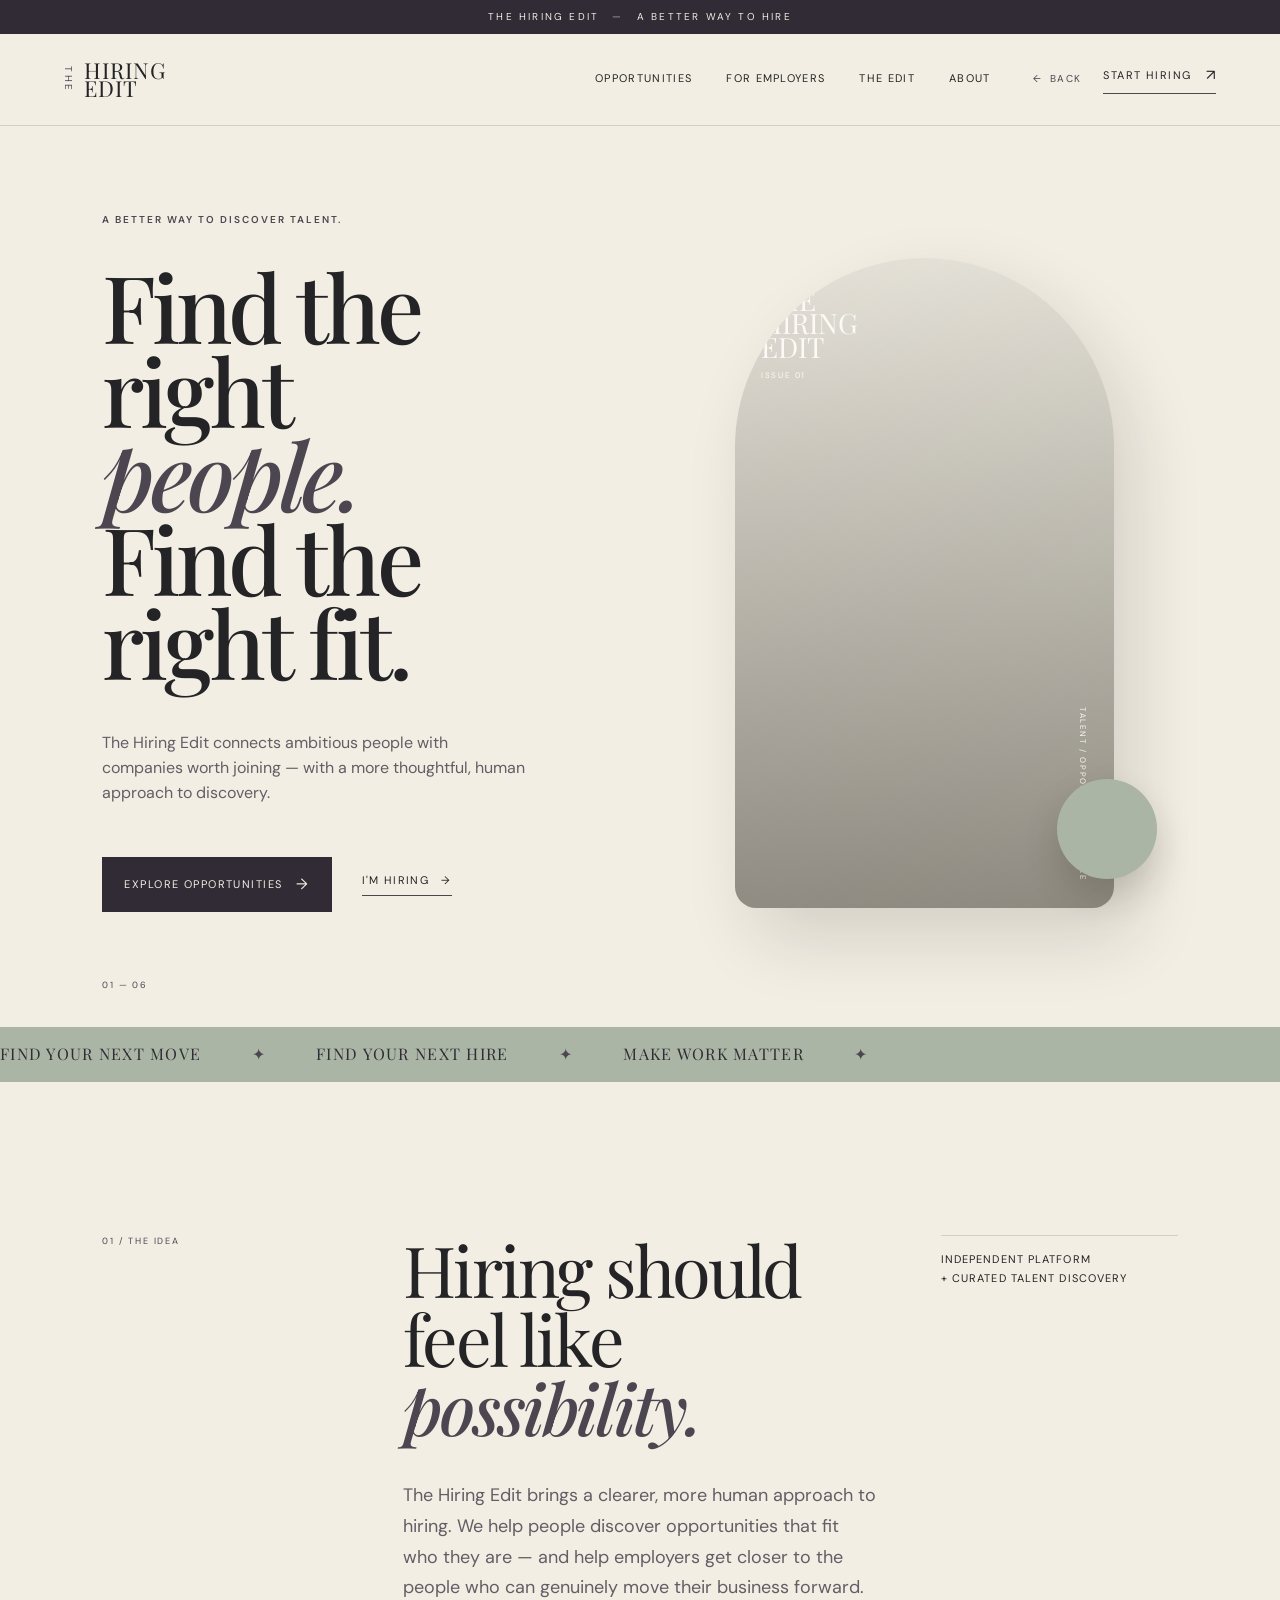
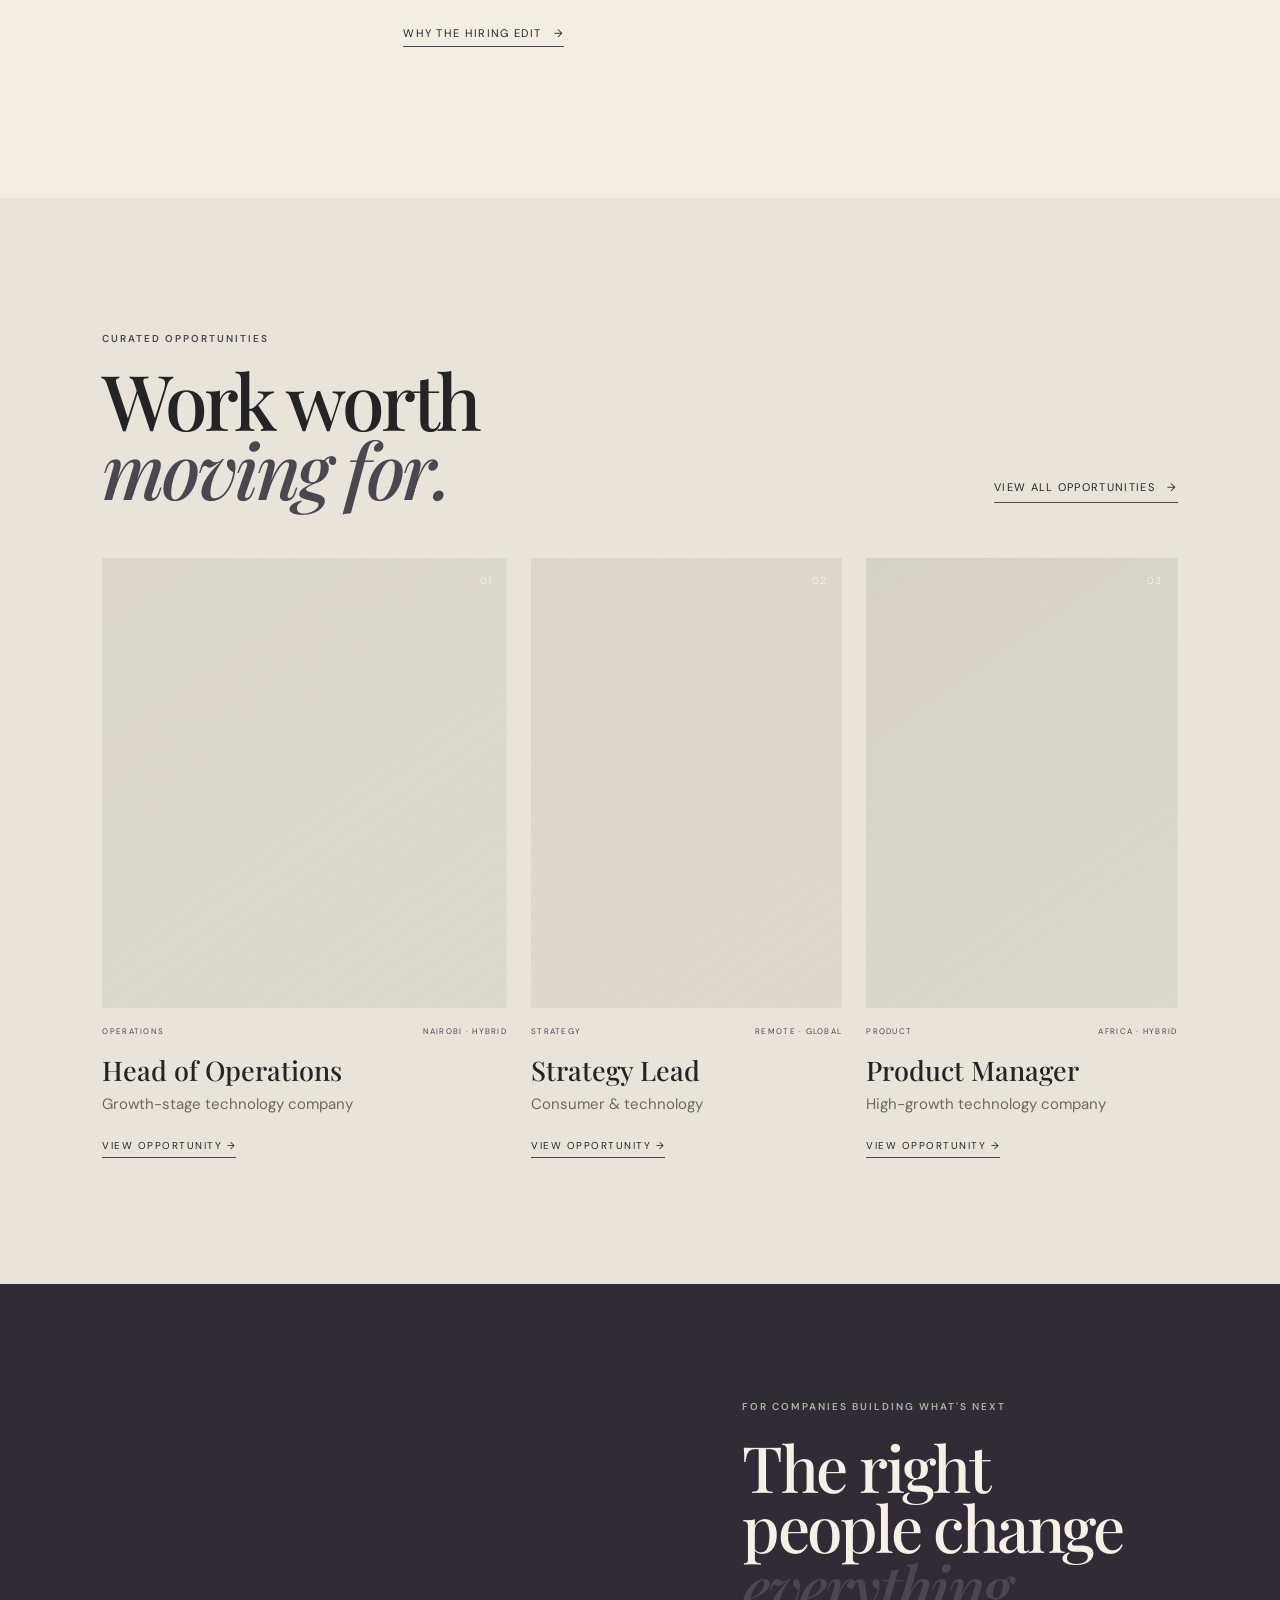
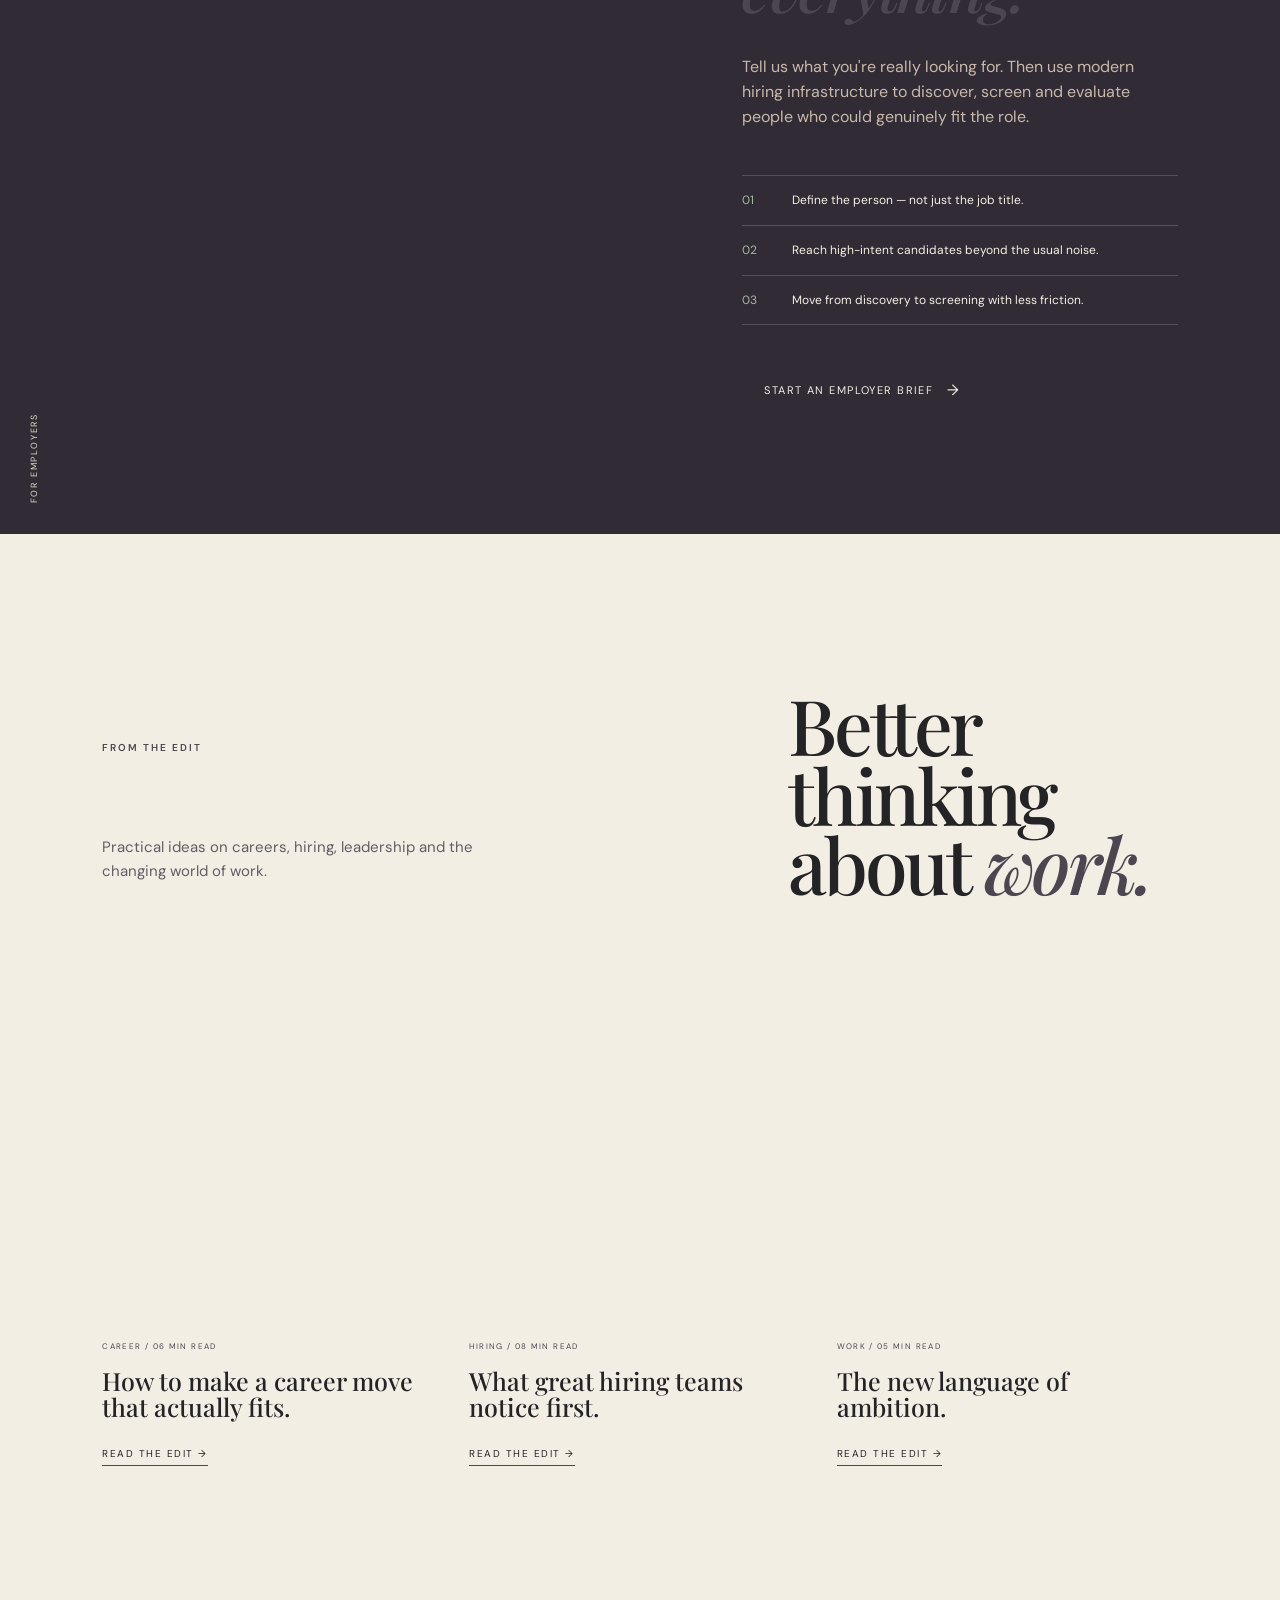
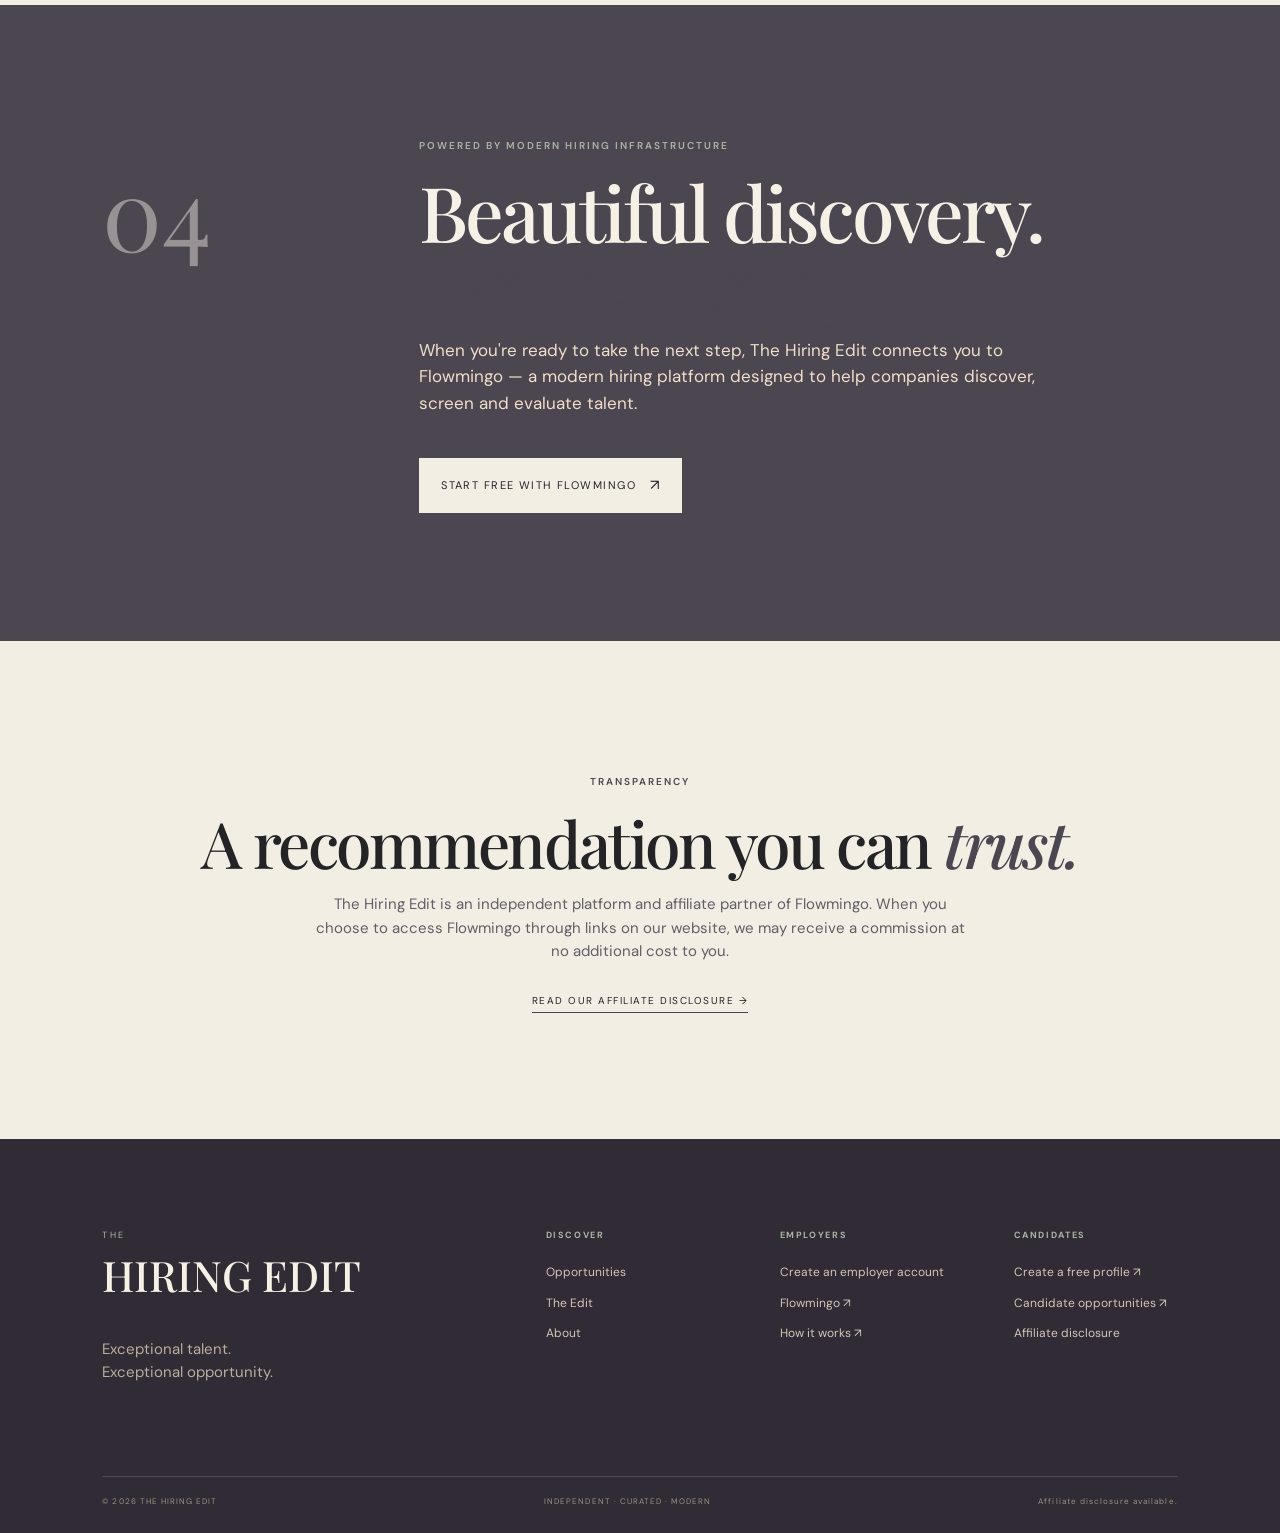
==== commit 44215b8f: "Revamp homepage for Smoked Plum / Celadon / Paper identity" ====
--- a/index.html
+++ b/index.html
@@ -1,5 +1 @@
-<!doctype html>
-<html lang="en">
-<head><meta charset="UTF-8" /><meta name="viewport" content="width=device-width, initial-scale=1.0" /><meta name="theme-color" content="#f5eee3" /><meta name="description" content="The Hiring Edit — exceptional talent, exceptional opportunity." /><title>The Hiring Edit — Exceptional Talent. Exceptional Opportunity.</title><link rel="preconnect" href="https://fonts.googleapis.com"><link rel="preconnect" href="https://fonts.gstatic.com" crossorigin><link href="https://fonts.googleapis.com/css2?family=DM+Sans:wght@400;500;600&family=Playfair+Display:ital,wght@0,500;0,600;1,500&display=swap" rel="stylesheet"><link rel="stylesheet" href="styles.css" /></head>
-<body><div class="announcement">THE HIRING EDIT <span>—</span> A CURATED APPROACH TO MODERN WORK</div><header class="site-header"><a class="brand" href="./" aria-label="The Hiring Edit home"><span class="brand-mark">THE</span><span class="brand-name">HIRING<br>EDIT</span></a><nav class="desktop-nav" aria-label="Primary navigation"><a href="opportunities/">Opportunities</a><a href="employers/">For Employers</a><a href="edit/">The Edit</a><a href="about/">About</a></nav><div class="header-actions"><button class="back-button" type="button" onclick="goBack()" aria-label="Go back to the previous page">← <span>Back</span></button><a class="nav-cta" href="https://flowmingo.ai/?utm_source=1186ANIE" target="_blank" rel="noopener">Start with Flowmingo <span>↗</span></a></div><button class="menu-button" aria-label="Open menu">☰</button></header>
-<main id="top"><section class="hero"><div class="hero-copy"><p class="eyebrow">THE FUTURE OF WORK, CURATED.</p><h1>Exceptional<br><em>people.</em><br>Exceptional places.</h1><p class="hero-lede">A considered destination for ambitious people and the companies looking for them. Discover work worth moving for.</p><div class="hero-actions"><a class="button button-dark" href="opportunities/">Explore opportunities <span>→</span></a><a class="text-link" href="employers/">For employers <span>→</span></a></div></div><div class="hero-art"><div class="arch-image"><div class="image-overlay"></div><div class="editorial-stamp">THE<br>HIRING<br>EDIT<br><small>ISSUE 01</small></div><div class="hero-caption">WORK / TALENT / CULTURE</div></div><div class="gold-disc"></div></div><div class="hero-index">01 — 06</div></section><section class="marquee" aria-label="Brand statement"><div>FIND YOUR NEXT MOVE <span>✦</span> BUILD YOUR NEXT TEAM <span>✦</span> MAKE WORK MATTER <span>✦</span></div></section><section class="manifesto section-grid" id="about"><div class="section-label">01 / THE IDEA</div><div class="manifesto-main"><p class="display">Work should feel like <em>possibility.</em></p><p class="body-copy">The Hiring Edit brings a more discerning eye to careers and hiring. We curate opportunities, ideas and pathways for people who expect more from the work they do — and for businesses that expect more from the people they bring in.</p><a class="text-link" href="about/">Read about The Hiring Edit <span>→</span></a></div><div class="manifesto-note">Independent editorial platform<br>+ curated opportunity discovery</div></section><section class="opportunities" id="opportunities"><div class="section-heading"><div><span class="eyebrow">CURATED OPPORTUNITIES</span><h2>Make your<br><em>next move.</em></h2></div><a class="text-link" href="opportunities/">View all opportunities <span>→</span></a></div><div class="opportunity-grid"><article class="job-card featured"><div class="job-image image-one"><span>01</span></div><div class="job-meta"><span>CREATIVE</span><span>LONDON · HYBRID</span></div><h3>Creative Director</h3><p>Luxury Fashion House</p><a href="opportunities/">View opportunity →</a></article><article class="job-card"><div class="job-image image-two"><span>02</span></div><div class="job-meta"><span>STRATEGY</span><span>NEW YORK · HYBRID</span></div><h3>Brand Strategy Lead</h3><p>Global Consumer Brand</p><a href="opportunities/">View opportunity →</a></article><article class="job-card"><div class="job-image image-three"><span>03</span></div><div class="job-meta"><span>TECHNOLOGY</span><span>REMOTE · GLOBAL</span></div><h3>Product Designer</h3><p>AI Technology Company</p><a href="opportunities/">View opportunity →</a></article></div></section><section class="employer-panel" id="employers"><div class="panel-image"><div class="vertical-type">FOR EMPLOYERS</div></div><div class="panel-copy"><span class="eyebrow">FOR EXCEPTIONAL EMPLOYERS</span><h2>The right people change <em>everything.</em></h2><p>Put your next opportunity in front of people who are already thinking about their next chapter. The Hiring Edit pairs premium presentation with modern hiring infrastructure through Flowmingo.</p><div class="feature-list"><div><b>01</b><span>Reach ambitious, high-intent candidates.</span></div><div><b>02</b><span>Present your employer brand beautifully.</span></div><div><b>03</b><span>Move from discovery to screening with less friction.</span></div></div><a class="button button-dark" href="employers/">Explore employer services <span>→</span></a></div></section><section class="edit-section" id="edit"><div class="edit-header"><span class="eyebrow">FROM THE EDIT</span><h2>Ideas worth<br><em>reading.</em></h2><p>Perspectives on ambition, leadership, careers and the changing world of work.</p></div><div class="story-grid"><article><div class="story-image story-one"></div><span>CAREER / 06 MIN READ</span><h3>The art of making a memorable career move.</h3><a href="edit/">Read The Edit →</a></article><article><div class="story-image story-two"></div><span>WORK / 08 MIN READ</span><h3>What exceptional companies understand about talent.</h3><a href="edit/">Read The Edit →</a></article><article><div class="story-image story-three"></div><span>CULTURE / 05 MIN READ</span><h3>The new language of ambition.</h3><a href="edit/">Read The Edit →</a></article></div></section><section class="flowmingo-bridge"><div class="bridge-number">04</div><div class="bridge-copy"><span class="eyebrow">POWERED BY MODERN HIRING INFRASTRUCTURE</span><h2>Beautiful discovery.<br><em>Serious hiring.</em></h2><p>When you're ready to take the next step, The Hiring Edit connects you to Flowmingo — a modern hiring platform designed to help companies discover, screen and evaluate talent.</p><a class="button button-ivory" href="https://flowmingo.ai/?utm_source=1186ANIE" target="_blank" rel="noopener">Start free with Flowmingo <span>↗</span></a></div></section><section class="transparency"><span class="eyebrow">TRANSPARENCY</span><h2>A recommendation you can <em>trust.</em></h2><p>The Hiring Edit is an independent platform and affiliate partner of Flowmingo. When you choose to access Flowmingo through links on our website, we may receive a commission at no additional cost to you.</p><a href="affiliate/">Read our affiliate disclosure →</a></section></main><footer id="affiliate"><div class="footer-top"><div class="footer-brand"><span>THE</span><strong>HIRING EDIT</strong><p>Exceptional talent.<br>Exceptional opportunity.</p></div><div class="footer-links"><div><b>DISCOVER</b><a href="opportunities/">Opportunities</a><a href="edit/">The Edit</a><a href="about/">About</a></div><div><b>EMPLOYERS</b><a href="employers/">Create an employer account</a><a href="https://flowmingo.ai/?utm_source=1186ANIE" target="_blank" rel="noopener">Flowmingo ↗</a><a href="https://flowmingo.ai/?utm_source=1186ANIE" target="_blank" rel="noopener">How it works ↗</a></div><div><b>CANDIDATES</b><a href="https://flowmingo.ai/for-candidates?utm_source=1186anie" target="_blank" rel="noopener">Create a free profile ↗</a><a href="https://flowmingo.ai/for-candidates?utm_source=1186anie" target="_blank" rel="noopener">Candidate opportunities ↗</a><a href="affiliate/">Affiliate disclosure</a></div></div></div><div class="footer-bottom"><span>© 2026 THE HIRING EDIT</span><span>INDEPENDENT · CURATED · MODERN</span><span>Affiliate disclosure available.</span></div></footer><script src="script.js"></script></body></html>+<!doctype html><html lang="en"><head><meta charset="UTF-8"><meta name="viewport" content="width=device-width,initial-scale=1.0"><meta name="theme-color" content="#F2EEE4"><meta name="description" content="The Hiring Edit — a better way to discover exceptional talent and opportunity."><title>The Hiring Edit — Exceptional Talent. Exceptional Opportunity.</title><link rel="preconnect" href="https://fonts.googleapis.com"><link rel="preconnect" href="https://fonts.gstatic.com" crossorigin><link href="https://fonts.googleapis.com/css2?family=DM+Sans:wght@400;500;600&family=Playfair+Display:ital,wght@0,500;0,600;1,500&display=swap" rel="stylesheet"><link rel="stylesheet" href="styles.css"><link rel="stylesheet" href="revamp.css"></head><body><div class="announcement">THE HIRING EDIT <span>—</span> A BETTER WAY TO HIRE</div><header class="site-header"><a class="brand" href="./" aria-label="The Hiring Edit home"><span class="brand-mark">THE</span><span class="brand-name">HIRING<br>EDIT</span></a><nav class="desktop-nav" aria-label="Primary navigation"><a href="opportunities/">Opportunities</a><a href="employers/">For Employers</a><a href="edit/">The Edit</a><a href="about/">About</a></nav><div class="header-actions"><button class="back-button" type="button" onclick="goBack()">← <span>Back</span></button><a class="nav-cta" href="https://flowmingo.ai/?utm_source=1186ANIE" target="_blank" rel="noopener">Start hiring <span>↗</span></a></div><button class="menu-button" aria-label="Open menu">☰</button></header><main id="top"><section class="hero"><div class="hero-copy"><p class="eyebrow">A BETTER WAY TO DISCOVER TALENT.</p><h1>Find the right<br><em>people.</em><br>Find the right fit.</h1><p class="hero-lede">The Hiring Edit connects ambitious people with companies worth joining — with a more thoughtful, human approach to discovery.</p><div class="hero-actions"><a class="button button-dark" href="opportunities/">Explore opportunities <span>→</span></a><a class="text-link" href="employers/">I'm hiring <span>→</span></a></div></div><div class="hero-art"><div class="arch-image"><div class="image-overlay"></div><div class="editorial-stamp">THE<br>HIRING<br>EDIT<br><small>ISSUE 01</small></div><div class="hero-caption">TALENT / OPPORTUNITY / PEOPLE</div></div><div class="gold-disc"></div></div><div class="hero-index">01 — 06</div></section><section class="marquee"><div>FIND YOUR NEXT MOVE <span>✦</span> FIND YOUR NEXT HIRE <span>✦</span> MAKE WORK MATTER <span>✦</span></div></section><section class="manifesto section-grid" id="about"><div class="section-label">01 / THE IDEA</div><div class="manifesto-main"><p class="display">Hiring should feel like <em>possibility.</em></p><p class="body-copy">The Hiring Edit brings a clearer, more human approach to hiring. We help people discover opportunities that fit who they are — and help employers get closer to the people who can genuinely move their business forward.</p><a class="text-link" href="about/">Why The Hiring Edit <span>→</span></a></div><div class="manifesto-note">Independent platform<br>+ curated talent discovery</div></section><section class="opportunities" id="opportunities"><div class="section-heading"><div><span class="eyebrow">CURATED OPPORTUNITIES</span><h2>Work worth<br><em>moving for.</em></h2></div><a class="text-link" href="opportunities/">View all opportunities <span>→</span></a></div><div class="opportunity-grid"><article class="job-card featured"><div class="job-image image-one"><span>01</span></div><div class="job-meta"><span>OPERATIONS</span><span>NAIROBI · HYBRID</span></div><h3>Head of Operations</h3><p>Growth-stage technology company</p><a href="opportunities/">View opportunity →</a></article><article class="job-card"><div class="job-image image-two"><span>02</span></div><div class="job-meta"><span>STRATEGY</span><span>REMOTE · GLOBAL</span></div><h3>Strategy Lead</h3><p>Consumer &amp; technology</p><a href="opportunities/">View opportunity →</a></article><article class="job-card"><div class="job-image image-three"><span>03</span></div><div class="job-meta"><span>PRODUCT</span><span>AFRICA · HYBRID</span></div><h3>Product Manager</h3><p>High-growth technology company</p><a href="opportunities/">View opportunity →</a></article></div></section><section class="employer-panel" id="employers"><div class="panel-image"><div class="vertical-type">FOR EMPLOYERS</div></div><div class="panel-copy"><span class="eyebrow">FOR COMPANIES BUILDING WHAT'S NEXT</span><h2>The right people change <em>everything.</em></h2><p>Tell us what you're really looking for. Then use modern hiring infrastructure to discover, screen and evaluate people who could genuinely fit the role.</p><div class="feature-list"><div><b>01</b><span>Define the person — not just the job title.</span></div><div><b>02</b><span>Reach high-intent candidates beyond the usual noise.</span></div><div><b>03</b><span>Move from discovery to screening with less friction.</span></div></div><a class="button button-dark" href="employers/">Start an employer brief <span>→</span></a></div></section><section class="edit-section" id="edit"><div class="edit-header"><span class="eyebrow">FROM THE EDIT</span><h2>Better thinking<br>about <em>work.</em></h2><p>Practical ideas on careers, hiring, leadership and the changing world of work.</p></div><div class="story-grid"><article><div class="story-image story-one"></div><span>CAREER / 06 MIN READ</span><h3>How to make a career move that actually fits.</h3><a href="edit/">Read The Edit →</a></article><article><div class="story-image story-two"></div><span>HIRING / 08 MIN READ</span><h3>What great hiring teams notice first.</h3><a href="edit/">Read The Edit →</a></article><article><div class="story-image story-three"></div><span>WORK / 05 MIN READ</span><h3>The new language of ambition.</h3><a href="edit/">Read The Edit →</a></article></div></section><section class="flowmingo-bridge"><div class="bridge-number">04</div><div class="bridge-copy"><span class="eyebrow">POWERED BY MODERN HIRING INFRASTRUCTURE</span><h2>Beautiful discovery.<br><em>Serious hiring.</em></h2><p>When you're ready to take the next step, The Hiring Edit connects you to Flowmingo — a modern hiring platform designed to help companies discover, screen and evaluate talent.</p><a class="button button-ivory" href="https://flowmingo.ai/?utm_source=1186ANIE" target="_blank" rel="noopener">Start free with Flowmingo <span>↗</span></a></div></section><section class="transparency"><span class="eyebrow">TRANSPARENCY</span><h2>A recommendation you can <em>trust.</em></h2><p>The Hiring Edit is an independent platform and affiliate partner of Flowmingo. When you choose to access Flowmingo through links on our website, we may receive a commission at no additional cost to you.</p><a href="affiliate/">Read our affiliate disclosure →</a></section></main><footer><div class="footer-top"><div class="footer-brand"><span>THE</span><strong>HIRING EDIT</strong><p>Exceptional talent.<br>Exceptional opportunity.</p></div><div class="footer-links"><div><b>DISCOVER</b><a href="opportunities/">Opportunities</a><a href="edit/">The Edit</a><a href="about/">About</a></div><div><b>EMPLOYERS</b><a href="employers/">Create an employer account</a><a href="https://flowmingo.ai/?utm_source=1186ANIE" target="_blank" rel="noopener">Flowmingo ↗</a><a href="https://flowmingo.ai/?utm_source=1186ANIE" target="_blank" rel="noopener">How it works ↗</a></div><div><b>CANDIDATES</b><a href="https://flowmingo.ai/for-candidates?utm_source=1186anie" target="_blank" rel="noopener">Create a free profile ↗</a><a href="https://flowmingo.ai/for-candidates?utm_source=1186anie" target="_blank" rel="noopener">Candidate opportunities ↗</a><a href="affiliate/">Affiliate disclosure</a></div></div></div><div class="footer-bottom"><span>© 2026 THE HIRING EDIT</span><span>INDEPENDENT · CURATED · MODERN</span><span>Affiliate disclosure available.</span></div></footer><script src="script.js"></script></body></html>
--- a/revamp.css
+++ b/revamp.css
@@ -0,0 +1 @@
+:root{--paper:#F2EEE4;--paper-2:#E8E4DA;--plum:#4C4651;--plum-deep:#302B34;--celadon:#AAB5A5;--clay:#BFA99A;--ink:#242326;--white:#FBFAF6;--line:rgba(48,43,52,.16)}body{background:var(--paper)!important;color:var(--ink)!important}.announcement{background:var(--plum-deep)!important;color:var(--paper)!important}.announcement span{color:var(--celadon)!important}.site-header{background:rgba(242,238,228,.94)!important;border-color:var(--line)!important}.brand-mark,.eyebrow,.section-label,.job-meta,.story-grid span{color:var(--plum)!important}.brand-name{color:var(--ink)!important}.desktop-nav a:after{background:var(--plum)!important}.back-button{color:var(--plum)!important}.nav-cta,.text-link,.job-card a,.story-grid a,.transparency a{border-color:var(--plum)!important}.hero h1 em,.display em,h2 em,.section-heading h2 em,.edit-header h2 em,.panel-copy h2 em,.bridge-copy h2 em,.transparency h2 em{color:var(--plum)!important}.hero-lede,.body-copy,.edit-header p,.transparency p{color:#625E65!important}.button-dark{background:var(--plum-deep)!important;color:var(--paper)!important}.button-dark:hover{background:var(--plum)!important}.hero-art .arch-image{background-image:linear-gradient(145deg,rgba(76,70,81,.05),rgba(170,181,165,.32)),url('https://images.pexels.com/photos/3184436/pexels-photo-3184436.jpeg?auto=compress&cs=tinysrgb&w=1400')!important;border-radius:250px 250px 28px 28px!important}.gold-disc{background:var(--celadon)!important}.hero-index{color:var(--plum)!important}.marquee{background:var(--celadon)!important;color:var(--plum-deep)!important}.marquee span{color:var(--plum)!important}.opportunities{background:var(--paper-2)!important}.job-image{filter:saturate(.78)}.image-one{background-image:linear-gradient(145deg,rgba(76,70,81,.08),rgba(170,181,165,.2)),url('https://images.pexels.com/photos/3769021/pexels-photo-3769021.jpeg?auto=compress&cs=tinysrgb&w=1200')!important}.image-two{background-image:linear-gradient(145deg,rgba(76,70,81,.08),rgba(191,169,154,.2)),url('https://images.pexels.com/photos/3184465/pexels-photo-3184465.jpeg?auto=compress&cs=tinysrgb&w=1000')!important}.image-three{background-image:linear-gradient(145deg,rgba(48,43,52,.1),rgba(170,181,165,.2)),url('https://images.pexels.com/photos/3184436/pexels-photo-3184436.jpeg?auto=compress&cs=tinysrgb&w=1000')!important}.employer-panel{background:var(--plum-deep)!important}.panel-image{background-image:linear-gradient(145deg,rgba(48,43,52,.05),rgba(48,43,52,.58)),url('https://images.pexels.com/photos/3769021/pexels-photo-3769021.jpeg?auto=compress&cs=tinysrgb&w=1400')!important}.panel-copy .eyebrow,.feature-list b{color:var(--celadon)!important}.story-one{background-image:url('https://images.pexels.com/photos/3769021/pexels-photo-3769021.jpeg?auto=compress&cs=tinysrgb&w=1000')!important}.story-two{background-image:url('https://images.pexels.com/photos/3184465/pexels-photo-3184465.jpeg?auto=compress&cs=tinysrgb&w=1000')!important}.story-three{background-image:url('https://images.pexels.com/photos/3184436/pexels-photo-3184436.jpeg?auto=compress&cs=tinysrgb&w=1000')!important}.flowmingo-bridge{background:var(--plum)!important}.bridge-copy .eyebrow{color:var(--celadon)!important}.button-ivory{background:var(--paper)!important;color:var(--ink)!important}.page-cta,.employer-page-section,.transparency-page{background:var(--paper-2)!important}.inner-hero h1 em,.employer-copy h2 em,.about-principles h2 em{color:var(--plum)!important}.inner-hero-dark{background:var(--plum-deep)!important}.inner-hero-dark .eyebrow{color:var(--celadon)!important}footer{background:var(--plum-deep)!important}.footer-brand span,.footer-links b{color:var(--celadon)!important}@media(max-width:620px){.hero-art .arch-image{width:88%!important}}
